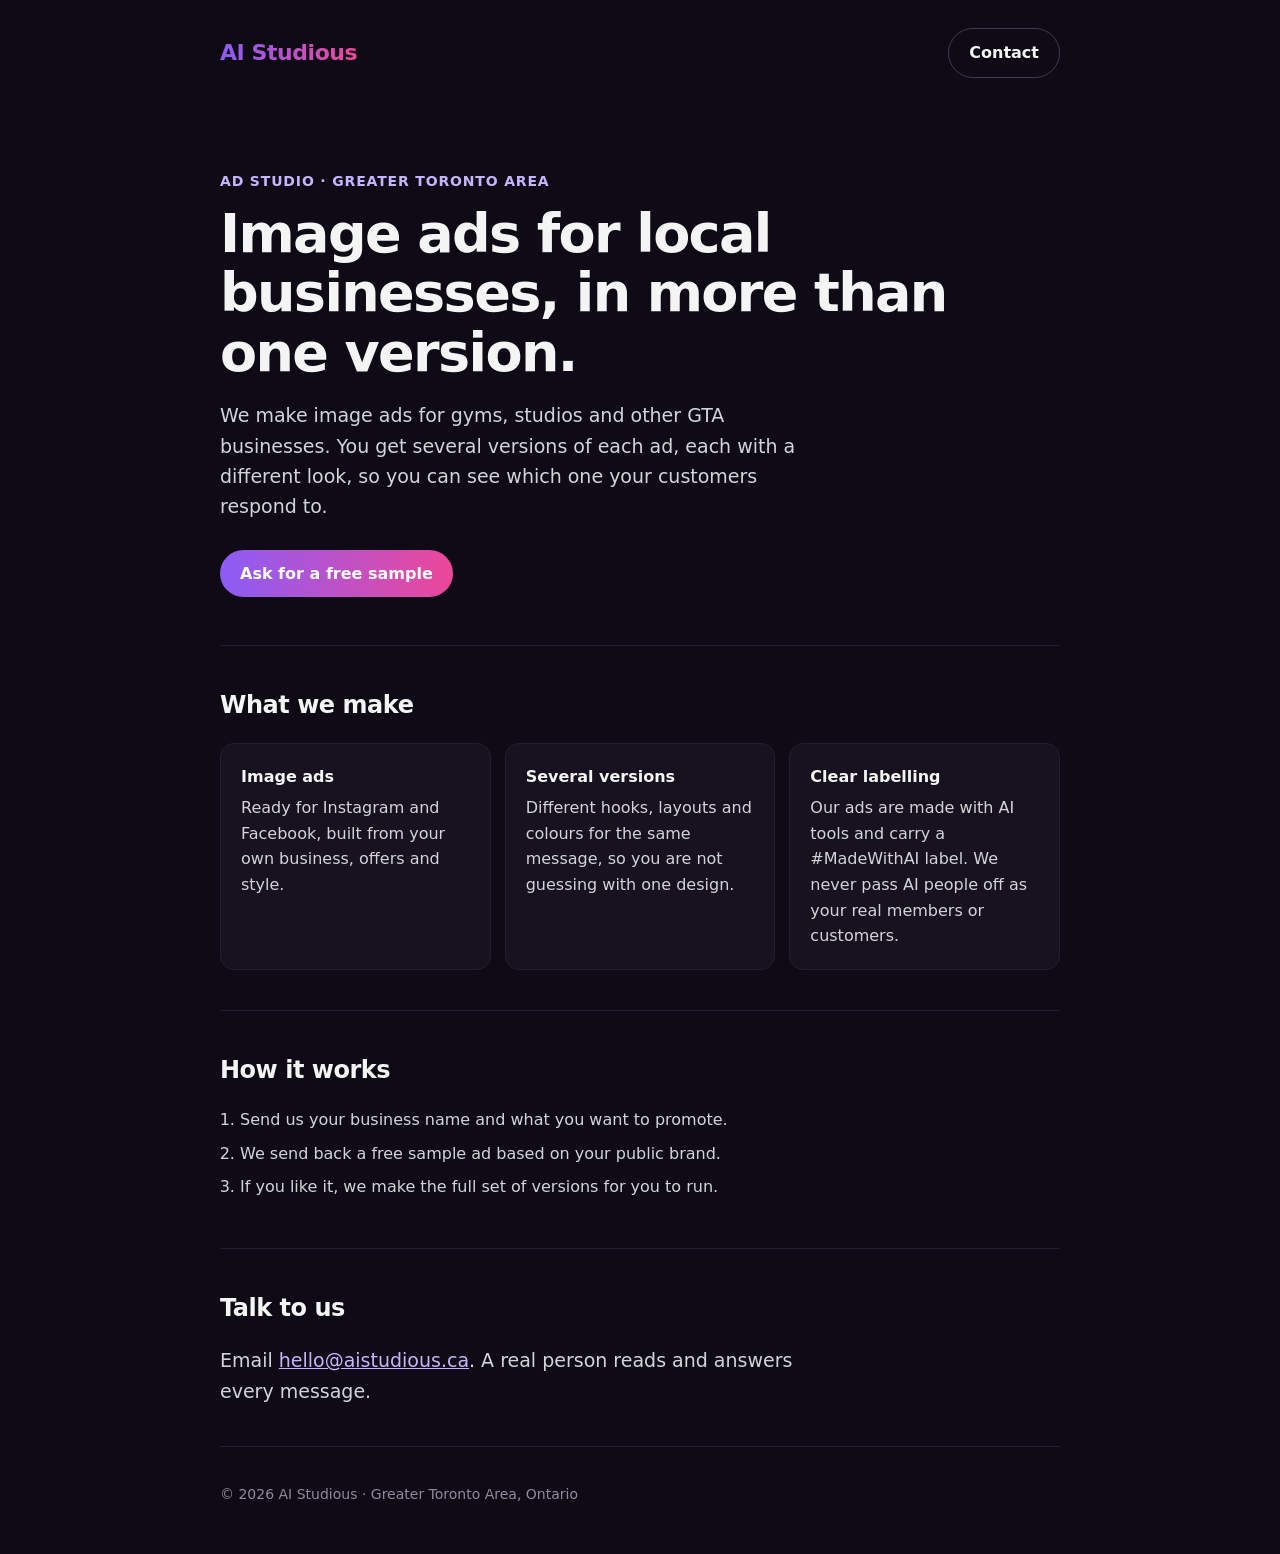
==== index.html @ 5008f818 "First version of aistudious.ca" ====
<!doctype html>
<html lang="en">
<head>
<meta charset="utf-8">
<meta name="viewport" content="width=device-width, initial-scale=1">
<title>AI Studious · Image ads for GTA businesses</title>
<meta name="description" content="AI Studious makes image ads for businesses in the Greater Toronto Area. Several versions of each ad, so you can keep the one that works.">
<style>
  :root { --bg:#0E0B16; --card:#17121F; --text:#F4F4F5; --muted:#D4D4D8; --soft:#C4B5FD; --a:#8B5CF6; --b:#EC4899; }
  * { box-sizing:border-box; margin:0; padding:0; }
  body { background:var(--bg); color:var(--text); font:16px/1.6 system-ui,-apple-system,"Segoe UI",Roboto,sans-serif; }
  .wrap { max-width:880px; margin:0 auto; padding:0 20px; }
  header { padding:28px 0; display:flex; justify-content:space-between; align-items:center; gap:12px; }
  .logo { font-weight:800; font-size:22px; letter-spacing:-.02em; background:linear-gradient(90deg,var(--a),var(--b)); -webkit-background-clip:text; background-clip:text; color:transparent; }
  .btn { display:inline-block; padding:11px 20px; border-radius:999px; background:linear-gradient(90deg,var(--a),var(--b)); color:#fff; font-weight:600; text-decoration:none; }
  .btn.ghost { background:none; border:1px solid #3F3A4A; color:var(--text); }
  .hero { padding:64px 0 48px; }
  .eyebrow { color:var(--soft); font-size:14px; font-weight:600; letter-spacing:.06em; text-transform:uppercase; }
  h1 { font-size:clamp(34px,6vw,54px); line-height:1.1; letter-spacing:-.03em; margin:12px 0 18px; }
  .lead { color:var(--muted); font-size:19px; max-width:620px; }
  .cta { margin-top:28px; display:flex; gap:12px; flex-wrap:wrap; }
  section { padding:40px 0; border-top:1px solid #241E2E; }
  h2 { font-size:24px; margin-bottom:18px; letter-spacing:-.02em; }
  .grid { display:grid; grid-template-columns:repeat(auto-fit,minmax(220px,1fr)); gap:14px; }
  .card { background:var(--card); border:1px solid #241E2E; border-radius:14px; padding:20px; }
  .card b { display:block; margin-bottom:6px; }
  .card p, li { color:var(--muted); }
  ol { padding-left:20px; } li { margin:8px 0; }
  footer { padding:36px 0 48px; color:#8E8A99; font-size:14px; border-top:1px solid #241E2E; }
  a { color:var(--soft); }
</style>
</head>
<body>
<div class="wrap">
  <header>
    <div class="logo">AI Studious</div>
    <a class="btn ghost" href="mailto:hello@aistudious.ca">Contact</a>
  </header>

  <div class="hero">
    <div class="eyebrow">Ad studio · Greater Toronto Area</div>
    <h1>Image ads for local businesses, in more than one version.</h1>
    <p class="lead">We make image ads for gyms, studios and other GTA businesses. You get several versions of each ad, each with a different look, so you can see which one your customers respond to.</p>
    <div class="cta">
      <a class="btn" href="mailto:hello@aistudious.ca?subject=Ads%20for%20my%20business">Ask for a free sample</a>
    </div>
  </div>

  <section>
    <h2>What we make</h2>
    <div class="grid">
      <div class="card"><b>Image ads</b><p>Ready for Instagram and Facebook, built from your own business, offers and style.</p></div>
      <div class="card"><b>Several versions</b><p>Different hooks, layouts and colours for the same message, so you are not guessing with one design.</p></div>
      <div class="card"><b>Clear labelling</b><p>Our ads are made with AI tools and carry a #MadeWithAI label. We never pass AI people off as your real members or customers.</p></div>
    </div>
  </section>

  <section>
    <h2>How it works</h2>
    <ol>
      <li>Send us your business name and what you want to promote.</li>
      <li>We send back a free sample ad based on your public brand.</li>
      <li>If you like it, we make the full set of versions for you to run.</li>
    </ol>
  </section>

  <section>
    <h2>Talk to us</h2>
    <p class="lead">Email <a href="mailto:hello@aistudious.ca">hello@aistudious.ca</a>. A real person reads and answers every message.</p>
  </section>

  <footer>© 2026 AI Studious · Greater Toronto Area, Ontario</footer>
</div>
</body>
</html>
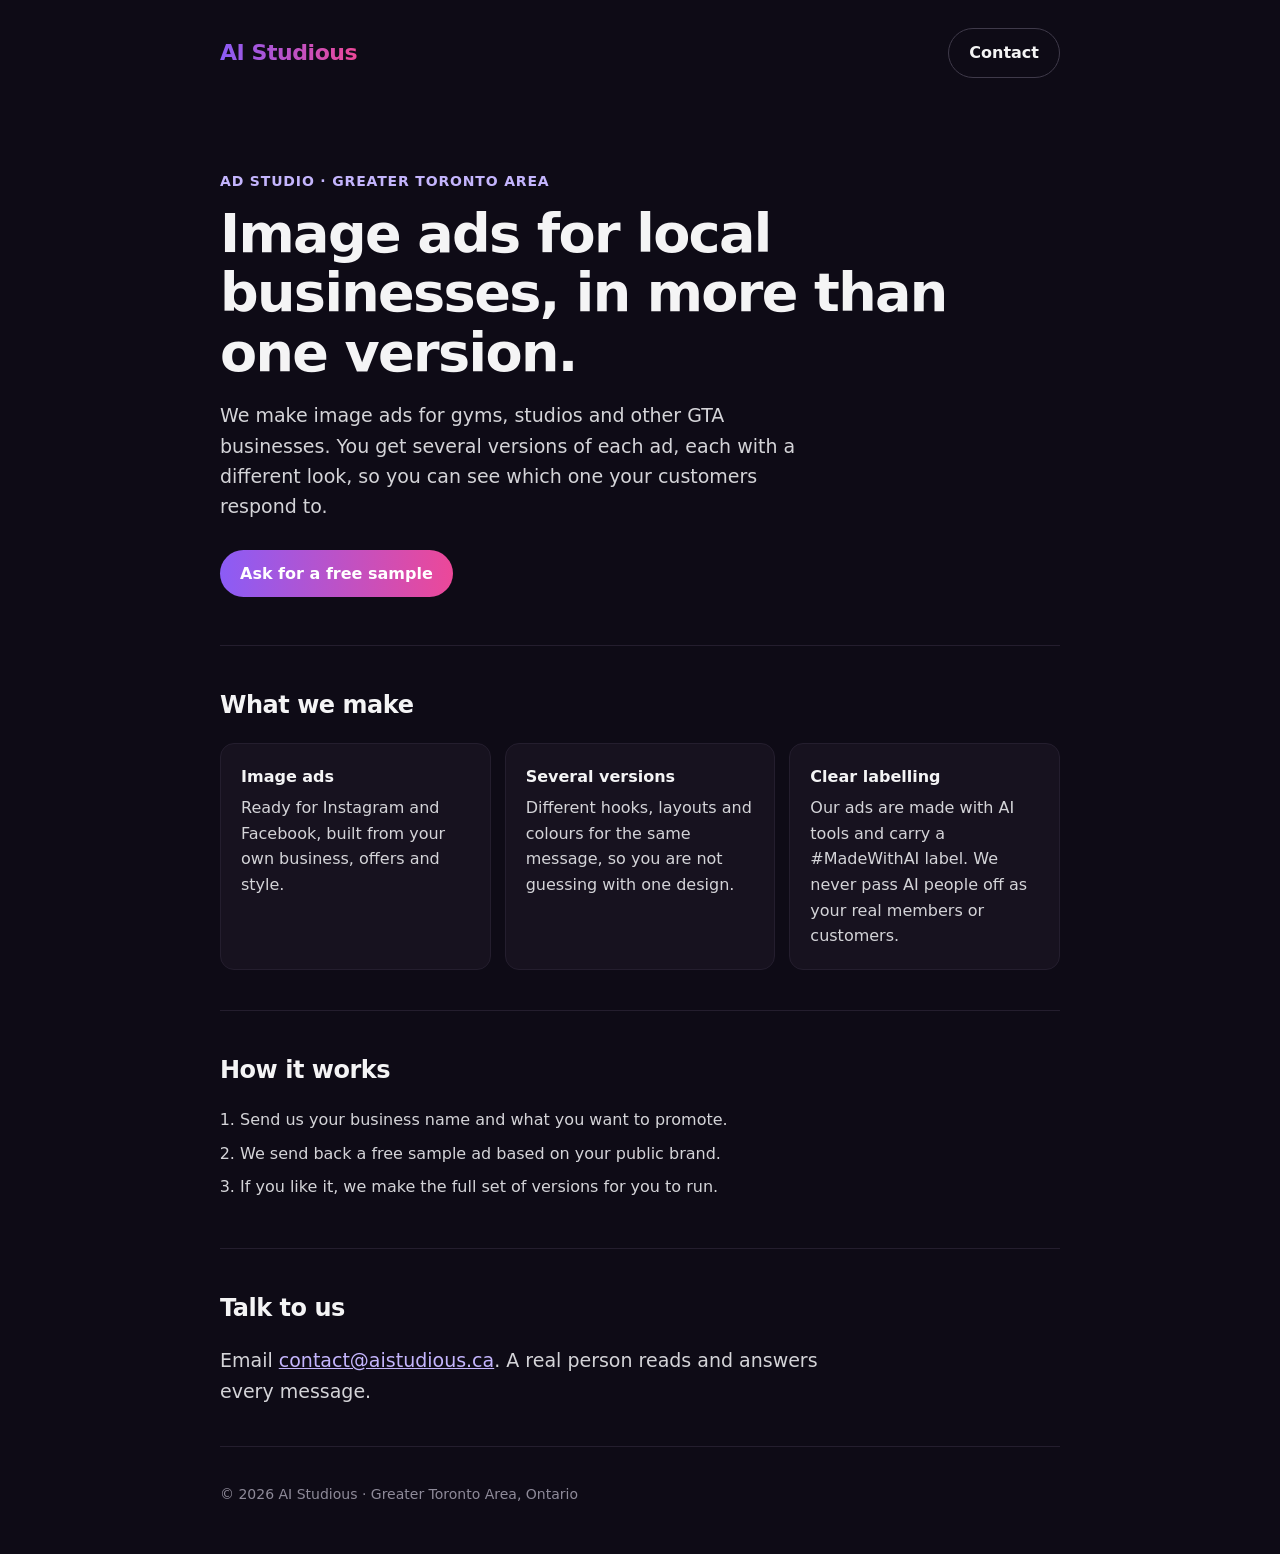
==== commit 753457c4: "Use contact@ email" ====
--- a/index.html
+++ b/index.html
@@ -34,7 +34,7 @@
 <div class="wrap">
   <header>
     <div class="logo">AI Studious</div>
-    <a class="btn ghost" href="mailto:hello@aistudious.ca">Contact</a>
+    <a class="btn ghost" href="mailto:contact@aistudious.ca">Contact</a>
   </header>
 
   <div class="hero">
@@ -42,7 +42,7 @@
     <h1>Image ads for local businesses, in more than one version.</h1>
     <p class="lead">We make image ads for gyms, studios and other GTA businesses. You get several versions of each ad, each with a different look, so you can see which one your customers respond to.</p>
     <div class="cta">
-      <a class="btn" href="mailto:hello@aistudious.ca?subject=Ads%20for%20my%20business">Ask for a free sample</a>
+      <a class="btn" href="mailto:contact@aistudious.ca?subject=Ads%20for%20my%20business">Ask for a free sample</a>
     </div>
   </div>
 
@@ -66,7 +66,7 @@
 
   <section>
     <h2>Talk to us</h2>
-    <p class="lead">Email <a href="mailto:hello@aistudious.ca">hello@aistudious.ca</a>. A real person reads and answers every message.</p>
+    <p class="lead">Email <a href="mailto:contact@aistudious.ca">contact@aistudious.ca</a>. A real person reads and answers every message.</p>
   </section>
 
   <footer>© 2026 AI Studious · Greater Toronto Area, Ontario</footer>
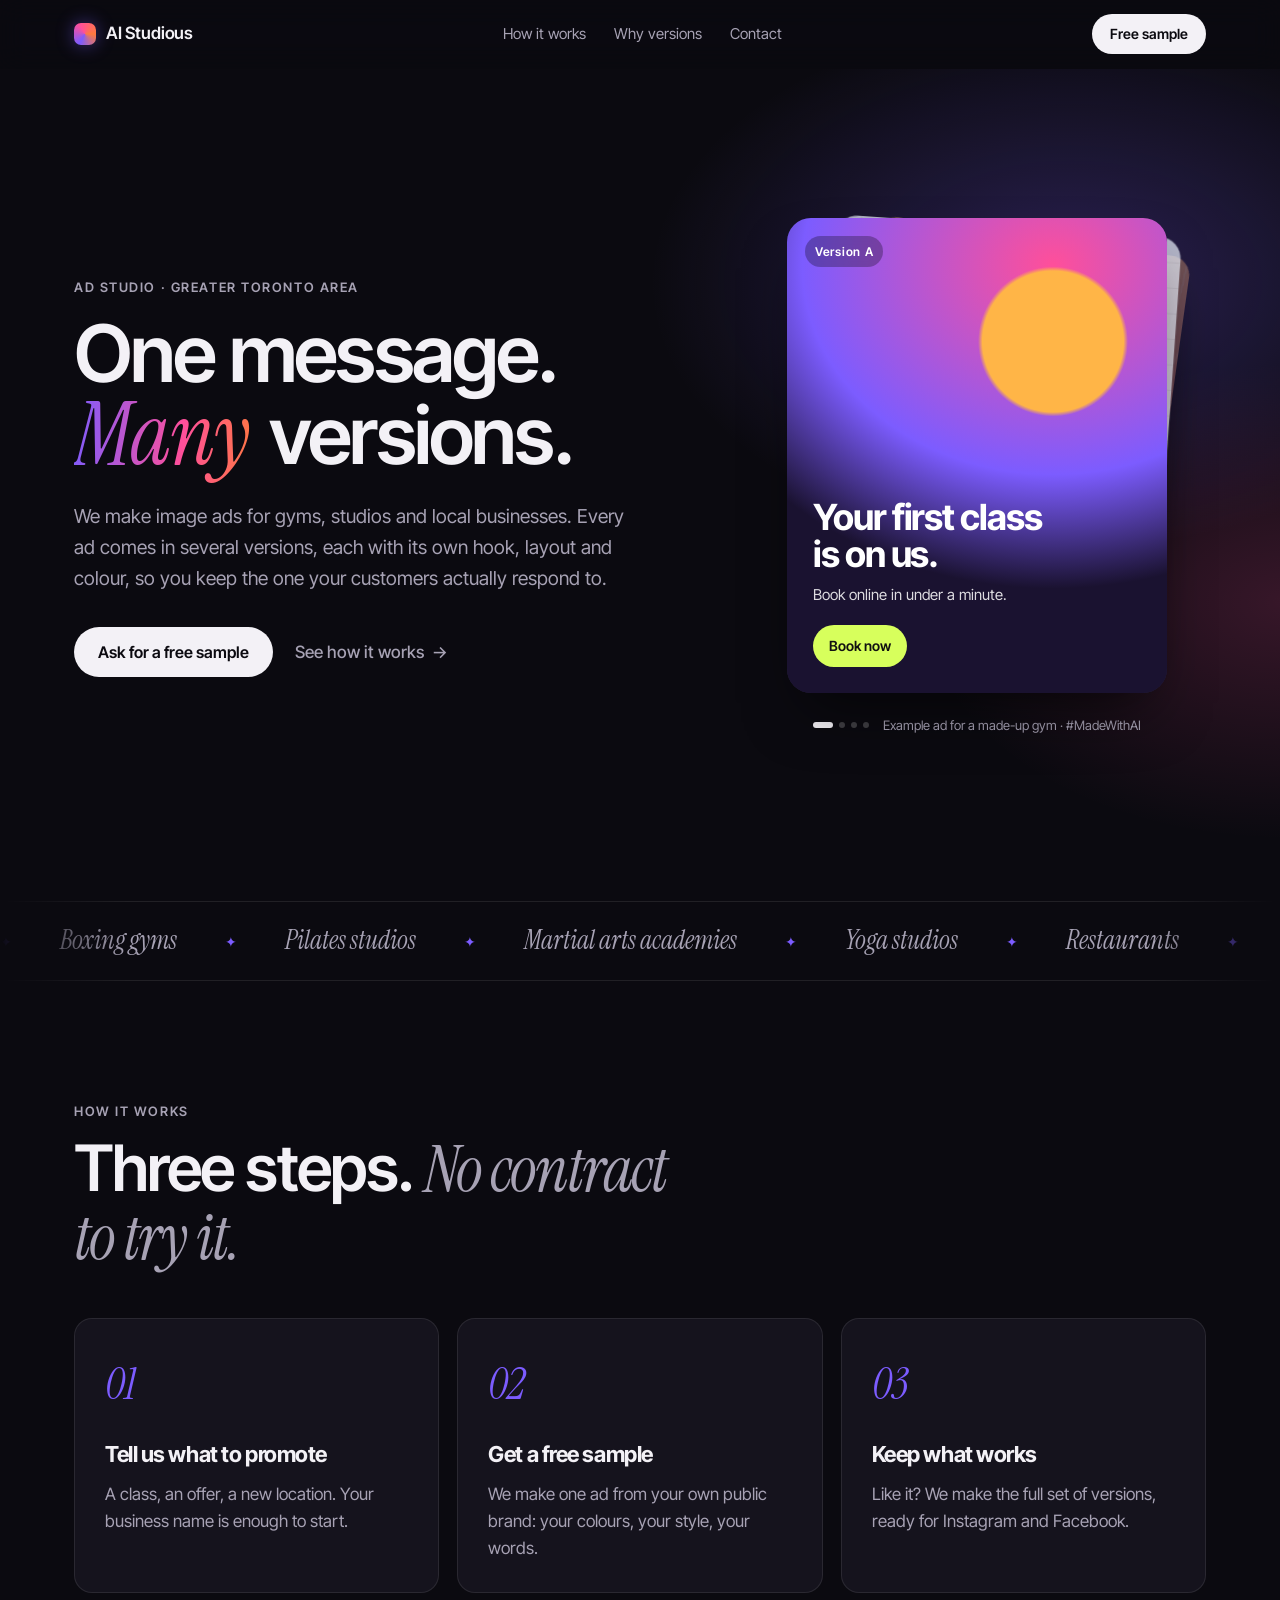
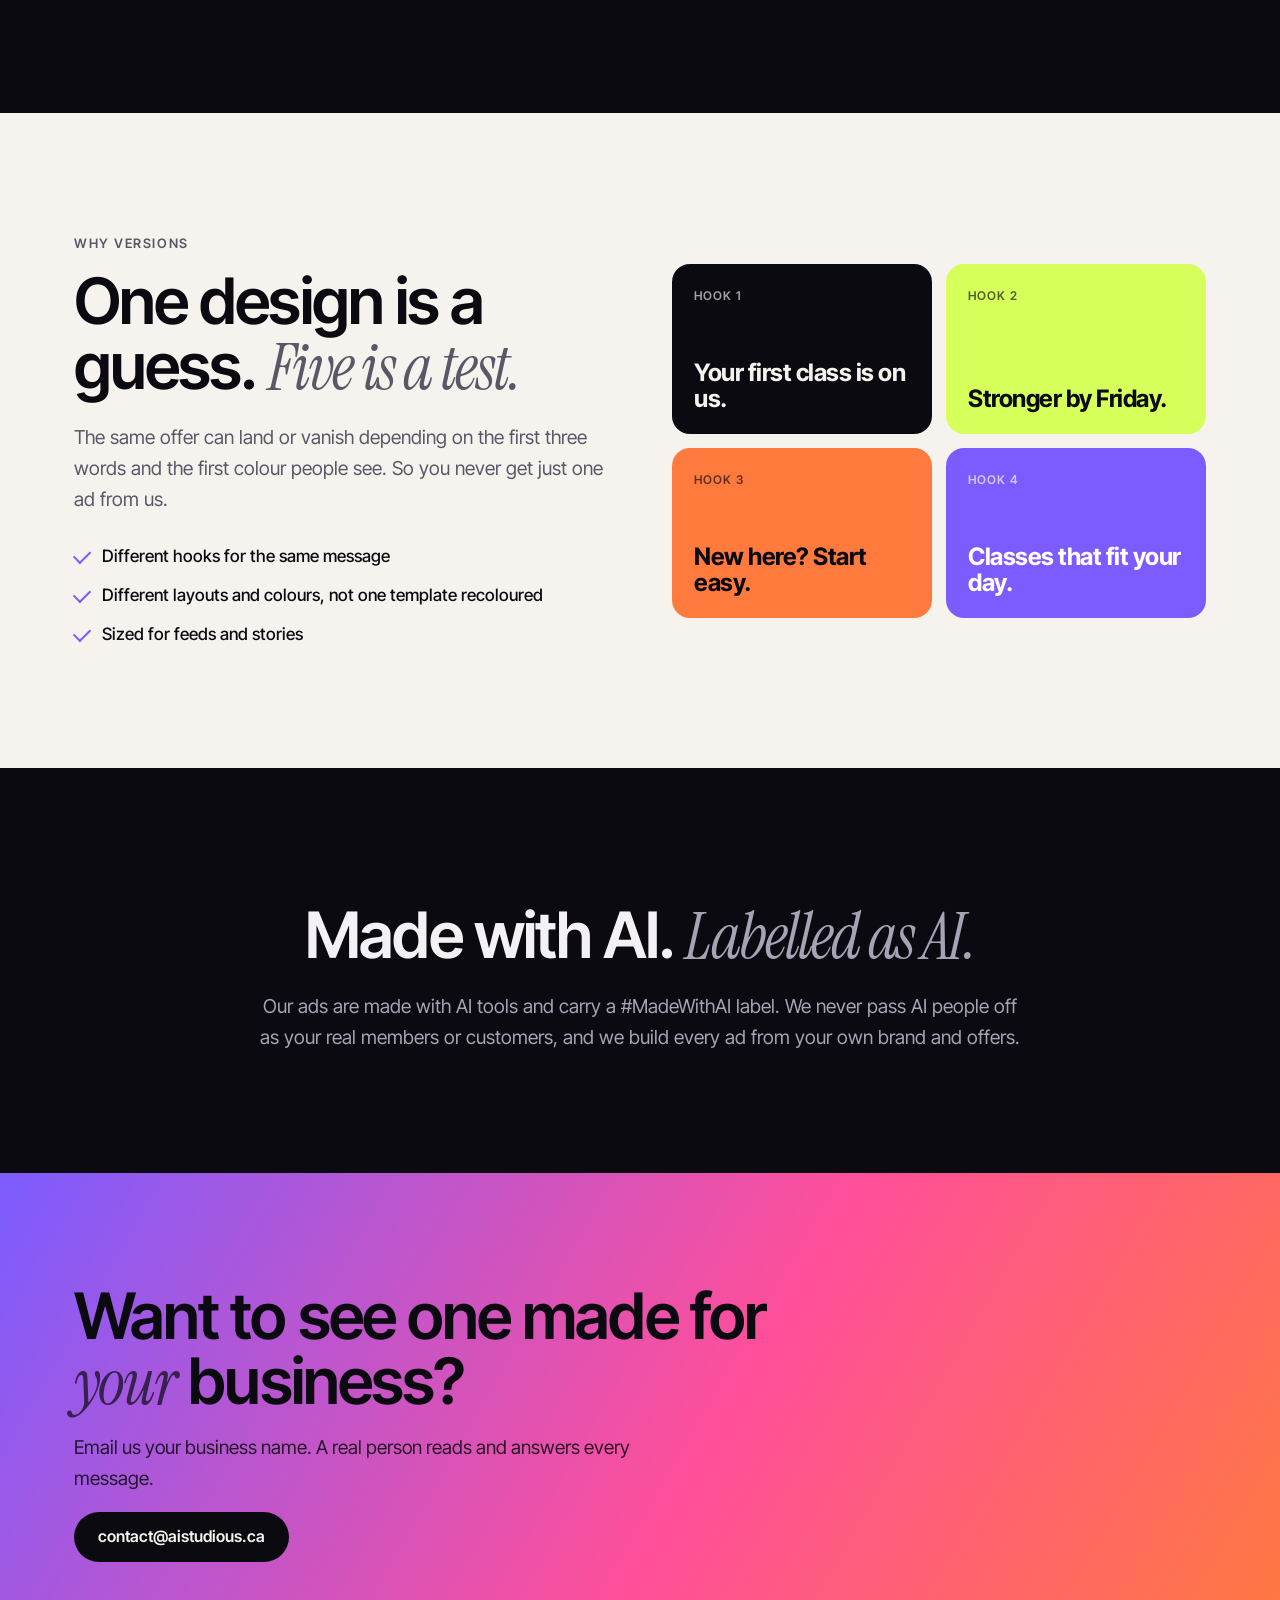
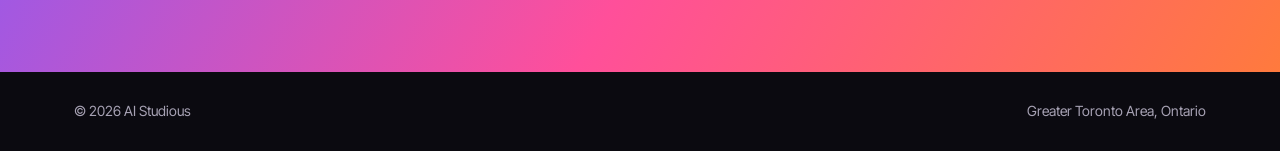
==== commit 09b23550: "New AI Studious site" ====
--- a/index.html
+++ b/index.html
@@ -1,75 +1,155 @@
 <!doctype html>
-<html lang="en">
+<html lang="en" data-type="service">
 <head>
 <meta charset="utf-8">
 <meta name="viewport" content="width=device-width, initial-scale=1">
-<title>AI Studious · Image ads for GTA businesses</title>
-<meta name="description" content="AI Studious makes image ads for businesses in the Greater Toronto Area. Several versions of each ad, so you can keep the one that works.">
-<style>
-  :root { --bg:#0E0B16; --card:#17121F; --text:#F4F4F5; --muted:#D4D4D8; --soft:#C4B5FD; --a:#8B5CF6; --b:#EC4899; }
-  * { box-sizing:border-box; margin:0; padding:0; }
-  body { background:var(--bg); color:var(--text); font:16px/1.6 system-ui,-apple-system,"Segoe UI",Roboto,sans-serif; }
-  .wrap { max-width:880px; margin:0 auto; padding:0 20px; }
-  header { padding:28px 0; display:flex; justify-content:space-between; align-items:center; gap:12px; }
-  .logo { font-weight:800; font-size:22px; letter-spacing:-.02em; background:linear-gradient(90deg,var(--a),var(--b)); -webkit-background-clip:text; background-clip:text; color:transparent; }
-  .btn { display:inline-block; padding:11px 20px; border-radius:999px; background:linear-gradient(90deg,var(--a),var(--b)); color:#fff; font-weight:600; text-decoration:none; }
-  .btn.ghost { background:none; border:1px solid #3F3A4A; color:var(--text); }
-  .hero { padding:64px 0 48px; }
-  .eyebrow { color:var(--soft); font-size:14px; font-weight:600; letter-spacing:.06em; text-transform:uppercase; }
-  h1 { font-size:clamp(34px,6vw,54px); line-height:1.1; letter-spacing:-.03em; margin:12px 0 18px; }
-  .lead { color:var(--muted); font-size:19px; max-width:620px; }
-  .cta { margin-top:28px; display:flex; gap:12px; flex-wrap:wrap; }
-  section { padding:40px 0; border-top:1px solid #241E2E; }
-  h2 { font-size:24px; margin-bottom:18px; letter-spacing:-.02em; }
-  .grid { display:grid; grid-template-columns:repeat(auto-fit,minmax(220px,1fr)); gap:14px; }
-  .card { background:var(--card); border:1px solid #241E2E; border-radius:14px; padding:20px; }
-  .card b { display:block; margin-bottom:6px; }
-  .card p, li { color:var(--muted); }
-  ol { padding-left:20px; } li { margin:8px 0; }
-  footer { padding:36px 0 48px; color:#8E8A99; font-size:14px; border-top:1px solid #241E2E; }
-  a { color:var(--soft); }
-</style>
+<title>AI Studious · Image ads for GTA businesses, in more than one version</title>
+<meta name="description" content="AI Studious makes image ads for gyms, studios and local businesses in the Greater Toronto Area. Several versions of every ad, so you keep the one your customers respond to.">
+<meta name="theme-color" content="#0B0A10">
+<link rel="preconnect" href="https://fonts.googleapis.com">
+<link rel="preconnect" href="https://fonts.gstatic.com" crossorigin>
+<link href="https://fonts.googleapis.com/css2?family=Instrument+Serif:ital@0;1&family=Inter+Tight:wght@400;500;600;700&display=swap" rel="stylesheet">
+<link rel="stylesheet" href="styles.css">
 </head>
 <body>
-<div class="wrap">
-  <header>
-    <div class="logo">AI Studious</div>
-    <a class="btn ghost" href="mailto:contact@aistudious.ca">Contact</a>
-  </header>
+<header class="nav" id="top">
+  <div class="wrap nav-row">
+    <a class="brand" href="#top" aria-label="AI Studious home"><span class="brand-mark" aria-hidden="true"></span>AI Studious</a>
+    <nav class="nav-links" aria-label="Main">
+      <a href="#how">How it works</a>
+      <a href="#versions">Why versions</a>
+      <a href="#contact">Contact</a>
+    </nav>
+    <a class="btn btn-small" href="mailto:contact@aistudious.ca?subject=Free%20sample%20ad">Free sample</a>
+  </div>
+</header>
 
-  <div class="hero">
-    <div class="eyebrow">Ad studio · Greater Toronto Area</div>
-    <h1>Image ads for local businesses, in more than one version.</h1>
-    <p class="lead">We make image ads for gyms, studios and other GTA businesses. You get several versions of each ad, each with a different look, so you can see which one your customers respond to.</p>
-    <div class="cta">
-      <a class="btn" href="mailto:contact@aistudious.ca?subject=Ads%20for%20my%20business">Ask for a free sample</a>
+<main>
+  <section class="hero">
+    <div class="wrap hero-grid">
+      <div class="hero-copy">
+        <p class="eyebrow reveal">Ad studio · Greater Toronto Area</p>
+        <h1 class="reveal" style="--d:80ms">One message.<br><em>Many</em> versions.</h1>
+        <p class="lead reveal" style="--d:160ms">We make image ads for gyms, studios and local businesses. Every ad comes in several versions, each with its own hook, layout and colour, so you keep the one your customers actually respond to.</p>
+        <div class="cta-row reveal" style="--d:240ms">
+          <a class="btn" href="mailto:contact@aistudious.ca?subject=Free%20sample%20ad">Ask for a free sample</a>
+          <a class="link-arrow" href="#how">See how it works <span aria-hidden="true">&rarr;</span></a>
+        </div>
+      </div>
+
+      <div class="deck-wrap reveal" style="--d:200ms" aria-label="Example: four versions of one ad">
+        <div class="deck" id="deck">
+          <article class="ad ad-a">
+            <span class="ad-tag">Version A</span>
+            <div class="ad-art art-sun" aria-hidden="true"></div>
+            <h3>Your first class<br>is on us.</h3>
+            <p>Book online in under a minute.</p>
+            <span class="ad-btn">Book now</span>
+          </article>
+          <article class="ad ad-b">
+            <span class="ad-tag">Version B</span>
+            <div class="ad-art art-grid" aria-hidden="true"></div>
+            <h3>Stronger by Friday.</h3>
+            <p>Small groups. Real coaches.</p>
+            <span class="ad-btn">Try a class</span>
+          </article>
+          <article class="ad ad-c">
+            <span class="ad-tag">Version C</span>
+            <div class="ad-art art-wave" aria-hidden="true"></div>
+            <h3>New here?<br><em>Start easy.</em></h3>
+            <p>Beginner sessions every week.</p>
+            <span class="ad-btn">See times</span>
+          </article>
+          <article class="ad ad-d">
+            <span class="ad-tag">Version D</span>
+            <div class="ad-art art-ring" aria-hidden="true"></div>
+            <h3>6 a.m. or 9 p.m.<br>We're open.</h3>
+            <p>Classes that fit your day.</p>
+            <span class="ad-btn">Pick a time</span>
+          </article>
+        </div>
+        <div class="deck-meta">
+          <span class="dot-row" id="dots" aria-hidden="true"><i></i><i></i><i></i><i></i></span>
+          <span class="deck-note">Example ad for a made-up gym · #MadeWithAI</span>
+        </div>
+      </div>
+    </div>
+  </section>
+
+  <div class="marquee" aria-hidden="true">
+    <div class="marquee-track">
+      <span>Boxing gyms</span><span>Pilates studios</span><span>Martial arts academies</span><span>Yoga studios</span><span>Restaurants</span><span>Bookshops</span><span>Jewellers</span><span>Personal trainers</span>
+      <span>Boxing gyms</span><span>Pilates studios</span><span>Martial arts academies</span><span>Yoga studios</span><span>Restaurants</span><span>Bookshops</span><span>Jewellers</span><span>Personal trainers</span>
     </div>
   </div>
 
-  <section>
-    <h2>What we make</h2>
-    <div class="grid">
-      <div class="card"><b>Image ads</b><p>Ready for Instagram and Facebook, built from your own business, offers and style.</p></div>
-      <div class="card"><b>Several versions</b><p>Different hooks, layouts and colours for the same message, so you are not guessing with one design.</p></div>
-      <div class="card"><b>Clear labelling</b><p>Our ads are made with AI tools and carry a #MadeWithAI label. We never pass AI people off as your real members or customers.</p></div>
+  <section class="section" id="how">
+    <div class="wrap">
+      <p class="eyebrow reveal">How it works</p>
+      <h2 class="reveal" style="--d:60ms">Three steps. <em>No contract to try it.</em></h2>
+      <ol class="steps">
+        <li class="step reveal" style="--d:0ms">
+          <span class="step-n">01</span>
+          <h3>Tell us what to promote</h3>
+          <p>A class, an offer, a new location. Your business name is enough to start.</p>
+        </li>
+        <li class="step reveal" style="--d:100ms">
+          <span class="step-n">02</span>
+          <h3>Get a free sample</h3>
+          <p>We make one ad from your own public brand: your colours, your style, your words.</p>
+        </li>
+        <li class="step reveal" style="--d:200ms">
+          <span class="step-n">03</span>
+          <h3>Keep what works</h3>
+          <p>Like it? We make the full set of versions, ready for Instagram and Facebook.</p>
+        </li>
+      </ol>
     </div>
   </section>
 
-  <section>
-    <h2>How it works</h2>
-    <ol>
-      <li>Send us your business name and what you want to promote.</li>
-      <li>We send back a free sample ad based on your public brand.</li>
-      <li>If you like it, we make the full set of versions for you to run.</li>
-    </ol>
+  <section class="section section-alt" id="versions">
+    <div class="wrap split">
+      <div>
+        <p class="eyebrow reveal">Why versions</p>
+        <h2 class="reveal" style="--d:60ms">One design is a guess. <em>Five is a test.</em></h2>
+        <p class="lead reveal" style="--d:120ms">The same offer can land or vanish depending on the first three words and the first colour people see. So you never get just one ad from us.</p>
+        <ul class="checks reveal" style="--d:180ms">
+          <li>Different hooks for the same message</li>
+          <li>Different layouts and colours, not one template recoloured</li>
+          <li>Sized for feeds and stories</li>
+        </ul>
+      </div>
+      <div class="variants reveal" style="--d:120ms" aria-label="Example hooks for one offer">
+        <div class="variant v1"><span>Hook 1</span><strong>Your first class is on us.</strong></div>
+        <div class="variant v2"><span>Hook 2</span><strong>Stronger by Friday.</strong></div>
+        <div class="variant v3"><span>Hook 3</span><strong>New here? Start easy.</strong></div>
+        <div class="variant v4"><span>Hook 4</span><strong>Classes that fit your day.</strong></div>
+      </div>
+    </div>
   </section>
 
-  <section>
-    <h2>Talk to us</h2>
-    <p class="lead">Email <a href="mailto:contact@aistudious.ca">contact@aistudious.ca</a>. A real person reads and answers every message.</p>
+  <section class="section" id="honest">
+    <div class="wrap honest reveal">
+      <h2>Made with AI. <em>Labelled as AI.</em></h2>
+      <p>Our ads are made with AI tools and carry a #MadeWithAI label. We never pass AI people off as your real members or customers, and we build every ad from your own brand and offers.</p>
+    </div>
   </section>
 
-  <footer>© 2026 AI Studious · Greater Toronto Area, Ontario</footer>
-</div>
+  <section class="cta-band" id="contact">
+    <div class="wrap cta-inner reveal">
+      <h2>Want to see one made for <em>your</em> business?</h2>
+      <p>Email us your business name. A real person reads and answers every message.</p>
+      <a class="btn btn-light" href="mailto:contact@aistudious.ca?subject=Free%20sample%20ad">contact@aistudious.ca</a>
+    </div>
+  </section>
+</main>
+
+<footer class="footer">
+  <div class="wrap foot-row">
+    <span>&copy; 2026 AI Studious</span>
+    <span>Greater Toronto Area, Ontario</span>
+  </div>
+</footer>
+<script src="main.js" defer></script>
 </body>
 </html>
--- a/styles.css
+++ b/styles.css
@@ -0,0 +1,142 @@
+:root{
+  --ink:#0B0A10; --ink-2:#15131D; --paper:#F6F3EE; --paper-2:#EDE8E0;
+  --text:#F3F1F6; --muted:#A7A2B4; --muted-ink:#5C5766; --line:rgba(255,255,255,.09);
+  --violet:#7C5CFF; --pink:#FF4F9A; --lime:#D7FF5C; --orange:#FF7A3D;
+  --serif:"Instrument Serif",Georgia,serif; --sans:"Inter Tight",system-ui,-apple-system,"Segoe UI",sans-serif;
+  --ease-out:cubic-bezier(.23,1,.32,1); --ease-in-out:cubic-bezier(.77,0,.175,1);
+  --r:18px;
+}
+*{box-sizing:border-box;margin:0;padding:0}
+html{scroll-behavior:smooth;overflow-x:clip}
+body{background:var(--ink);color:var(--text);font:17px/1.6 var(--sans);-webkit-font-smoothing:antialiased;overflow-x:clip}
+a{color:inherit;text-decoration:none}
+em{font-family:var(--serif);font-style:italic;font-weight:400}
+.wrap{max-width:1180px;margin:0 auto;padding:0 24px}
+
+/* nav */
+.nav{position:sticky;top:0;z-index:20;background:rgba(11,10,16,.72);backdrop-filter:saturate(1.4) blur(14px);-webkit-backdrop-filter:saturate(1.4) blur(14px);border-bottom:1px solid transparent;transition:border-color .3s ease}
+.nav.scrolled{border-bottom-color:var(--line)}
+.nav-row{display:flex;align-items:center;justify-content:space-between;gap:16px;height:68px}
+.brand{display:flex;align-items:center;gap:10px;font-weight:600;letter-spacing:-.01em}
+.brand-mark{width:22px;height:22px;border-radius:7px;background:conic-gradient(from 210deg,var(--violet),var(--pink),var(--orange),var(--violet));box-shadow:0 0 18px rgba(124,92,255,.45)}
+.nav-links{display:flex;gap:28px;font-size:15px;color:var(--muted)}
+.nav-links a{position:relative;transition:color .2s ease}
+.nav-links a::after{content:"";position:absolute;left:0;right:0;bottom:-4px;height:1px;background:currentColor;transform:scaleX(0);transform-origin:right;transition:transform .35s var(--ease-out)}
+.nav-links a:hover{color:var(--text)}
+.nav-links a:hover::after{transform:scaleX(1);transform-origin:left}
+
+/* buttons */
+.btn{display:inline-flex;align-items:center;justify-content:center;height:50px;padding:0 24px;border-radius:999px;background:var(--text);color:var(--ink);font-weight:600;font-size:16px;transition:transform .16s var(--ease-out),box-shadow .3s var(--ease-out),background .2s ease;box-shadow:0 0 0 0 rgba(124,92,255,0)}
+.btn:hover{transform:translateY(-2px);box-shadow:0 10px 30px -8px rgba(124,92,255,.55)}
+.btn:active{transform:scale(.97)}
+.btn-small{height:40px;padding:0 18px;font-size:14px}
+.btn-light{background:var(--ink);color:var(--paper)}
+.link-arrow{display:inline-flex;gap:8px;align-items:center;color:var(--muted);font-weight:500;transition:color .2s ease}
+.link-arrow span{transition:transform .3s var(--ease-out)}
+.link-arrow:hover{color:var(--text)}
+.link-arrow:hover span{transform:translateX(4px)}
+
+/* hero */
+.hero{position:relative;overflow:clip;padding:72px 0 88px;min-height:calc(100svh - 68px);display:flex;align-items:center;isolation:isolate}
+.hero::before{content:"";position:absolute;inset:-20% -10% auto;height:120%;z-index:-1;background:radial-gradient(600px 380px at 78% 38%,rgba(124,92,255,.28),transparent 70%),radial-gradient(520px 340px at 92% 70%,rgba(255,79,154,.18),transparent 70%);pointer-events:none}
+.hero-grid{display:grid;grid-template-columns:1.15fr .85fr;gap:56px;align-items:center;width:100%}
+.eyebrow{color:var(--muted);font-size:13px;font-weight:600;letter-spacing:.12em;text-transform:uppercase}
+h1{font-size:clamp(44px,6.2vw,84px);line-height:.98;letter-spacing:-.035em;font-weight:600;margin:18px 0 24px}
+h1 em{font-size:1.08em;letter-spacing:-.01em;background:linear-gradient(95deg,var(--violet),var(--pink) 60%,var(--orange));-webkit-background-clip:text;background-clip:text;color:transparent;padding-right:.06em}
+.lead{color:var(--muted);font-size:clamp(17px,1.5vw,20px);max-width:560px}
+.cta-row{display:flex;flex-wrap:wrap;gap:22px;align-items:center;margin-top:34px}
+
+/* deck */
+.deck-wrap{display:flex;flex-direction:column;align-items:center;gap:22px}
+.deck{position:relative;width:min(380px,82vw);aspect-ratio:4/5;perspective:1400px}
+.ad{position:absolute;inset:0;border-radius:24px;padding:26px;display:flex;flex-direction:column;justify-content:flex-end;overflow:hidden;color:#fff;box-shadow:0 30px 60px -20px rgba(0,0,0,.6),0 0 0 1px rgba(255,255,255,.06) inset;transition:transform .9s var(--ease-out),opacity .9s var(--ease-out),filter .9s var(--ease-out);will-change:transform,opacity}
+.ad h3{font-size:clamp(28px,3vw,36px);line-height:1.02;letter-spacing:-.03em;font-weight:700;position:relative}
+.ad p{position:relative;margin-top:10px;font-size:15px;opacity:.85}
+.ad-btn{position:relative;align-self:flex-start;margin-top:18px;padding:10px 16px;border-radius:999px;font-size:14px;font-weight:600}
+.ad-tag{position:absolute;z-index:2;top:18px;left:18px;font-size:12px;font-weight:600;letter-spacing:.06em;padding:6px 10px;border-radius:999px;background:rgba(0,0,0,.28);backdrop-filter:blur(6px)}
+.ad-art{position:absolute;inset:0}
+.ad-a{background:#1A1230}.ad-a .ad-btn{background:var(--lime);color:#111}
+.art-sun{background:radial-gradient(circle at 70% 26%,#FFB547 0 16%,transparent 17%),radial-gradient(120% 80% at 70% 10%,#FF4F9A 0,#7C5CFF 55%,#1A1230 85%)}
+.ad-b{background:#E9F0FF;color:#0D0B14}.ad-b .ad-btn{background:#0D0B14;color:#fff}.ad-b .ad-tag{background:rgba(13,11,20,.08);color:#0D0B14}
+.art-grid{background:linear-gradient(transparent 0 calc(100% - 1px),rgba(13,11,20,.08) 0) 0 0/28px 28px,linear-gradient(90deg,transparent 0 calc(100% - 1px),rgba(13,11,20,.08) 0) 0 0/28px 28px,radial-gradient(70% 55% at 50% 30%,#B9CCFF,transparent 70%)}
+.art-grid::after{content:"";position:absolute;width:46%;aspect-ratio:1;left:27%;top:12%;border-radius:50%;background:conic-gradient(#0D0B14 0 25%,#7C5CFF 0 50%,#0D0B14 0 75%,#FF4F9A 0);animation:spin 14s linear infinite;opacity:.9}
+.ad-c{background:#FF7A3D}.ad-c .ad-btn{background:#fff;color:#111}.ad-c em{color:#1A1230}
+.art-wave{background:repeating-radial-gradient(circle at 0 0,rgba(255,255,255,.18) 0 2px,transparent 2px 22px),linear-gradient(160deg,#FFB547,#FF4F9A)}
+.ad-d{background:#0E1A12}.ad-d .ad-btn{background:var(--lime);color:#0E1A12}
+.art-ring{background:radial-gradient(circle at 72% 30%,transparent 0 22%,var(--lime) 22.4% 23.6%,transparent 24%),radial-gradient(circle at 72% 30%,transparent 0 33%,rgba(215,255,92,.35) 33.4% 34%,transparent 34.4%),radial-gradient(90% 60% at 80% 10%,#1F4A2B,#0E1A12 70%)}
+/* stack positions, set by JS via data-pos */
+.ad[data-pos="0"]{transform:translate3d(0,0,0) rotate(0) scale(1);opacity:1;z-index:4}
+.ad[data-pos="1"]{transform:translate3d(18px,-14px,-60px) rotate(4deg) scale(.95);opacity:.72;z-index:3;filter:saturate(.85)}
+.ad[data-pos="2"]{transform:translate3d(34px,-26px,-120px) rotate(8deg) scale(.9);opacity:.4;z-index:2;filter:saturate(.7)}
+.ad[data-pos="3"]{transform:translate3d(46px,-36px,-180px) rotate(11deg) scale(.86);opacity:0;z-index:1}
+.ad.leaving{transform:translate3d(-60%,8%,0) rotate(-14deg) scale(.96)!important;opacity:0!important;z-index:5!important;transition-timing-function:var(--ease-in-out)}
+.deck-meta{display:flex;align-items:center;gap:14px;color:var(--muted);font-size:13px}
+.dot-row{display:flex;gap:6px}
+.dot-row i{width:6px;height:6px;border-radius:50%;background:rgba(255,255,255,.22);transition:width .4s var(--ease-out),background .4s ease}
+.dot-row i.on{width:20px;border-radius:6px;background:var(--text)}
+
+/* marquee */
+.marquee{border-block:1px solid var(--line);overflow:hidden;padding:18px 0;mask-image:linear-gradient(90deg,transparent,#000 10%,#000 90%,transparent)}
+.marquee-track{display:flex;gap:48px;width:max-content;animation:marquee 38s linear infinite;color:var(--muted);font-family:var(--serif);font-size:26px;font-style:italic}
+.marquee-track span::before{content:"✦";font-style:normal;font-size:14px;margin-right:48px;color:var(--violet);vertical-align:middle}
+
+/* sections */
+.section{padding:120px 0}
+.section h2,.cta-band h2,.honest h2{font-size:clamp(36px,5vw,64px);line-height:1.02;letter-spacing:-.03em;font-weight:600;margin:14px 0 22px;max-width:16ch}
+.section h2 em,.honest h2 em,.cta-band h2 em{color:var(--muted)}
+.steps{list-style:none;display:grid;grid-template-columns:repeat(3,1fr);gap:18px;margin-top:48px}
+.step{background:var(--ink-2);border:1px solid var(--line);border-radius:var(--r);padding:30px;transition:transform .35s var(--ease-out),border-color .3s ease}
+.step:hover{transform:translateY(-2px);border-color:rgba(124,92,255,.45)}
+.step-n{font-family:var(--serif);font-size:44px;font-style:italic;color:var(--violet)}
+.step h3{font-size:22px;letter-spacing:-.02em;margin:18px 0 8px}
+.step p{color:var(--muted)}
+.section-alt{overflow:clip;background:var(--paper);color:var(--ink)}
+.section-alt .eyebrow,.section-alt .lead{color:var(--muted-ink)}
+.section-alt h2 em{color:var(--muted-ink)}
+.split{display:grid;grid-template-columns:1fr 1fr;gap:64px;align-items:center}
+.checks{list-style:none;margin-top:28px;display:grid;gap:12px}
+.checks li{display:flex;gap:12px;align-items:flex-start;font-weight:500}
+.checks li::before{content:"";flex:none;margin-top:7px;width:14px;height:8px;border-left:2px solid var(--violet);border-bottom:2px solid var(--violet);transform:rotate(-45deg)}
+.variants{display:grid;grid-template-columns:1fr 1fr;gap:14px}
+.variant{border-radius:var(--r);padding:22px;min-height:170px;display:flex;flex-direction:column;justify-content:space-between;transition:transform .35s var(--ease-out),box-shadow .35s var(--ease-out)}
+.variant:hover{transform:translateY(-3px);box-shadow:0 18px 40px -18px rgba(11,10,16,.35)}
+.variant span{font-size:12px;font-weight:600;letter-spacing:.08em;text-transform:uppercase;opacity:.65}
+.variant strong{font-size:24px;line-height:1.08;letter-spacing:-.02em}
+.v1{background:var(--ink);color:var(--paper)}
+.v2{background:var(--lime);color:var(--ink)}
+.v3{background:var(--orange);color:var(--ink)}
+.v4{background:var(--violet);color:#fff}
+.honest{text-align:center;max-width:820px}
+.honest h2{margin-inline:auto;max-width:none}
+.honest p{color:var(--muted);font-size:clamp(17px,1.5vw,20px)}
+.cta-band{background:linear-gradient(120deg,var(--violet),var(--pink) 55%,var(--orange));color:var(--ink);padding:110px 0}
+.cta-inner{display:flex;flex-direction:column;align-items:flex-start;gap:18px}
+.cta-band h2{max-width:18ch;margin:0}
+.cta-band h2 em{color:rgba(11,10,16,.7)}
+.cta-band p{font-size:19px;opacity:.85;max-width:560px}
+.footer{padding:28px 0;color:var(--muted);font-size:14px}
+.foot-row{display:flex;justify-content:space-between;gap:16px;flex-wrap:wrap}
+
+/* reveal */
+.reveal{opacity:0;transform:translateY(18px);transition:opacity .8s var(--ease-out) var(--d,0ms),transform .8s var(--ease-out) var(--d,0ms)}
+.reveal.in{opacity:1;transform:none}
+
+@keyframes marquee{to{transform:translateX(-50%)}}
+@keyframes spin{to{transform:rotate(1turn)}}
+
+@media (max-width:900px){
+  .hero{min-height:auto;padding:48px 0 72px}
+  .hero-grid,.split{grid-template-columns:1fr;gap:48px}
+  .steps{grid-template-columns:1fr}
+  .nav-links{display:none}
+  .deck{width:min(320px,74vw)}
+  .section{padding:84px 0}
+}
+@media (max-width:420px){
+  .variants{grid-template-columns:1fr}
+  .wrap{padding:0 16px}
+}
+@media (prefers-reduced-motion:reduce){
+  *,*::before,*::after{animation:none!important;transition-duration:.01ms!important;scroll-behavior:auto!important}
+  .reveal{opacity:1;transform:none}
+}
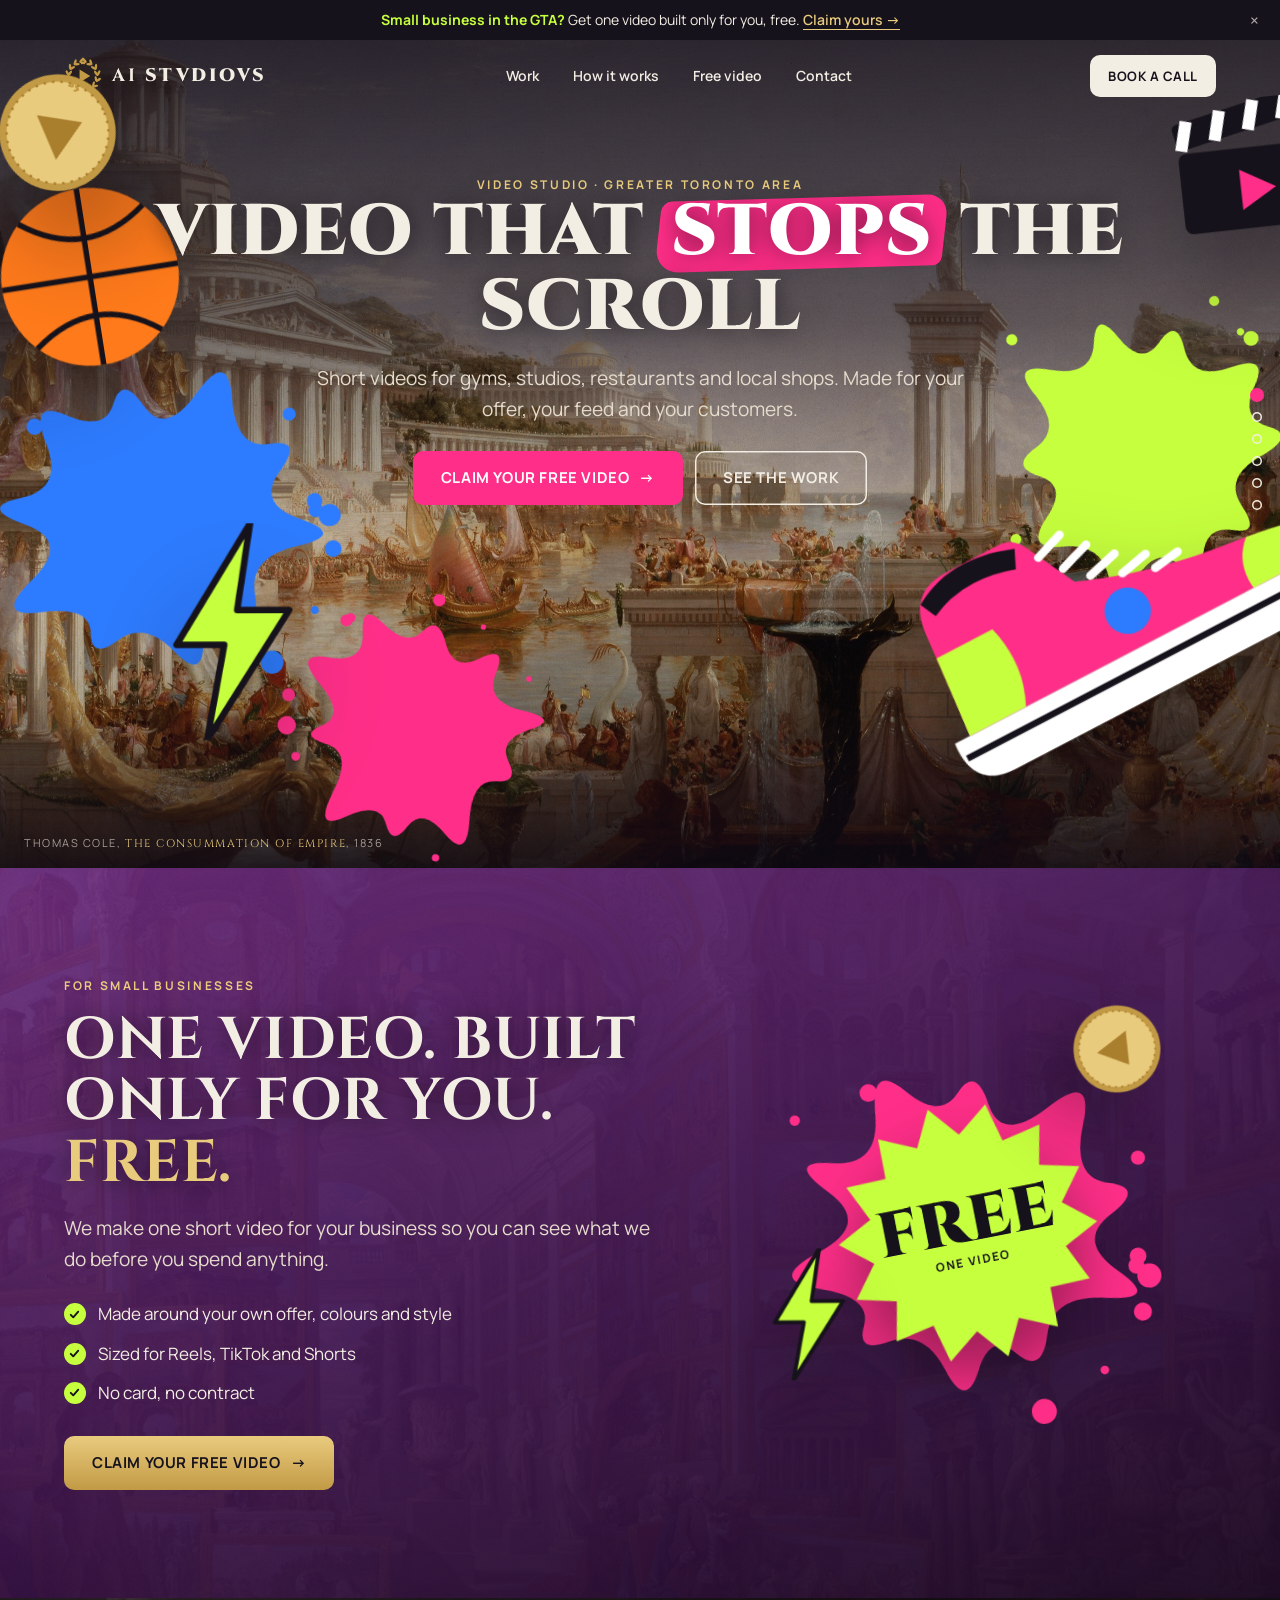
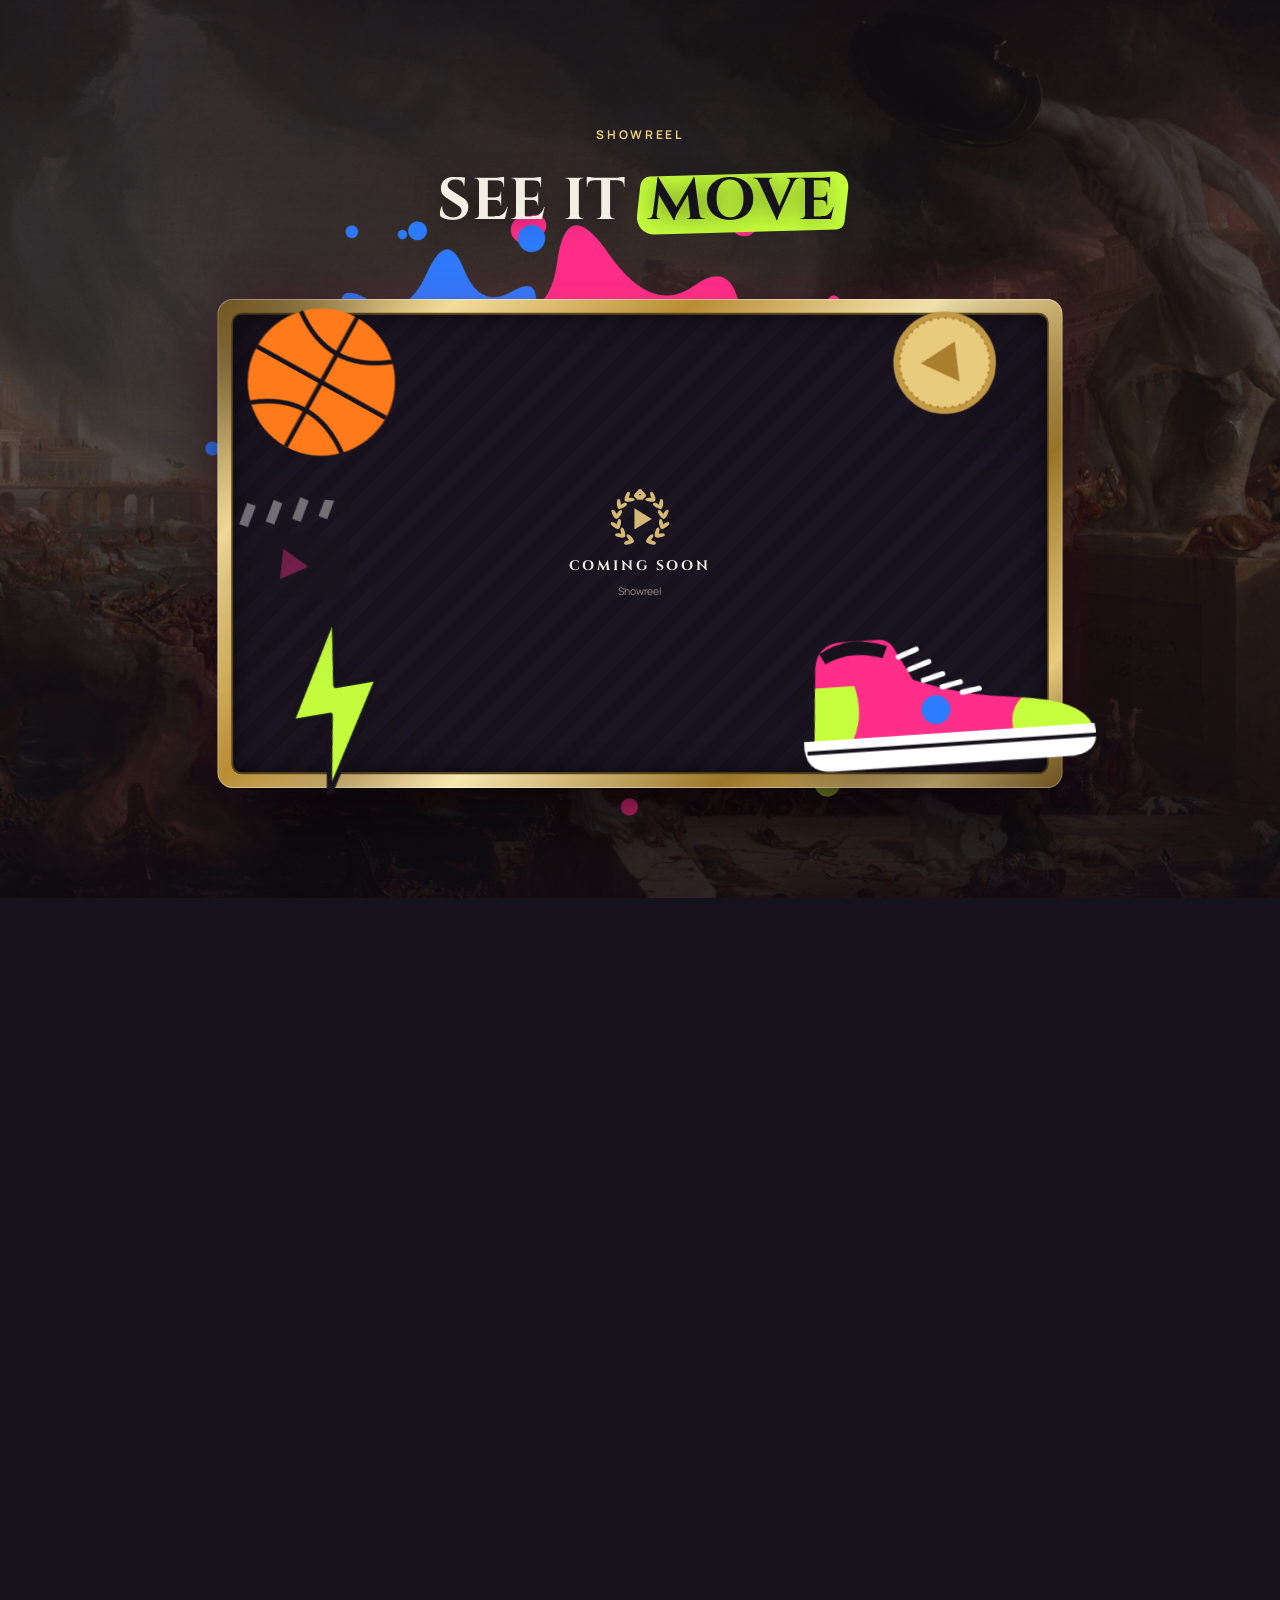
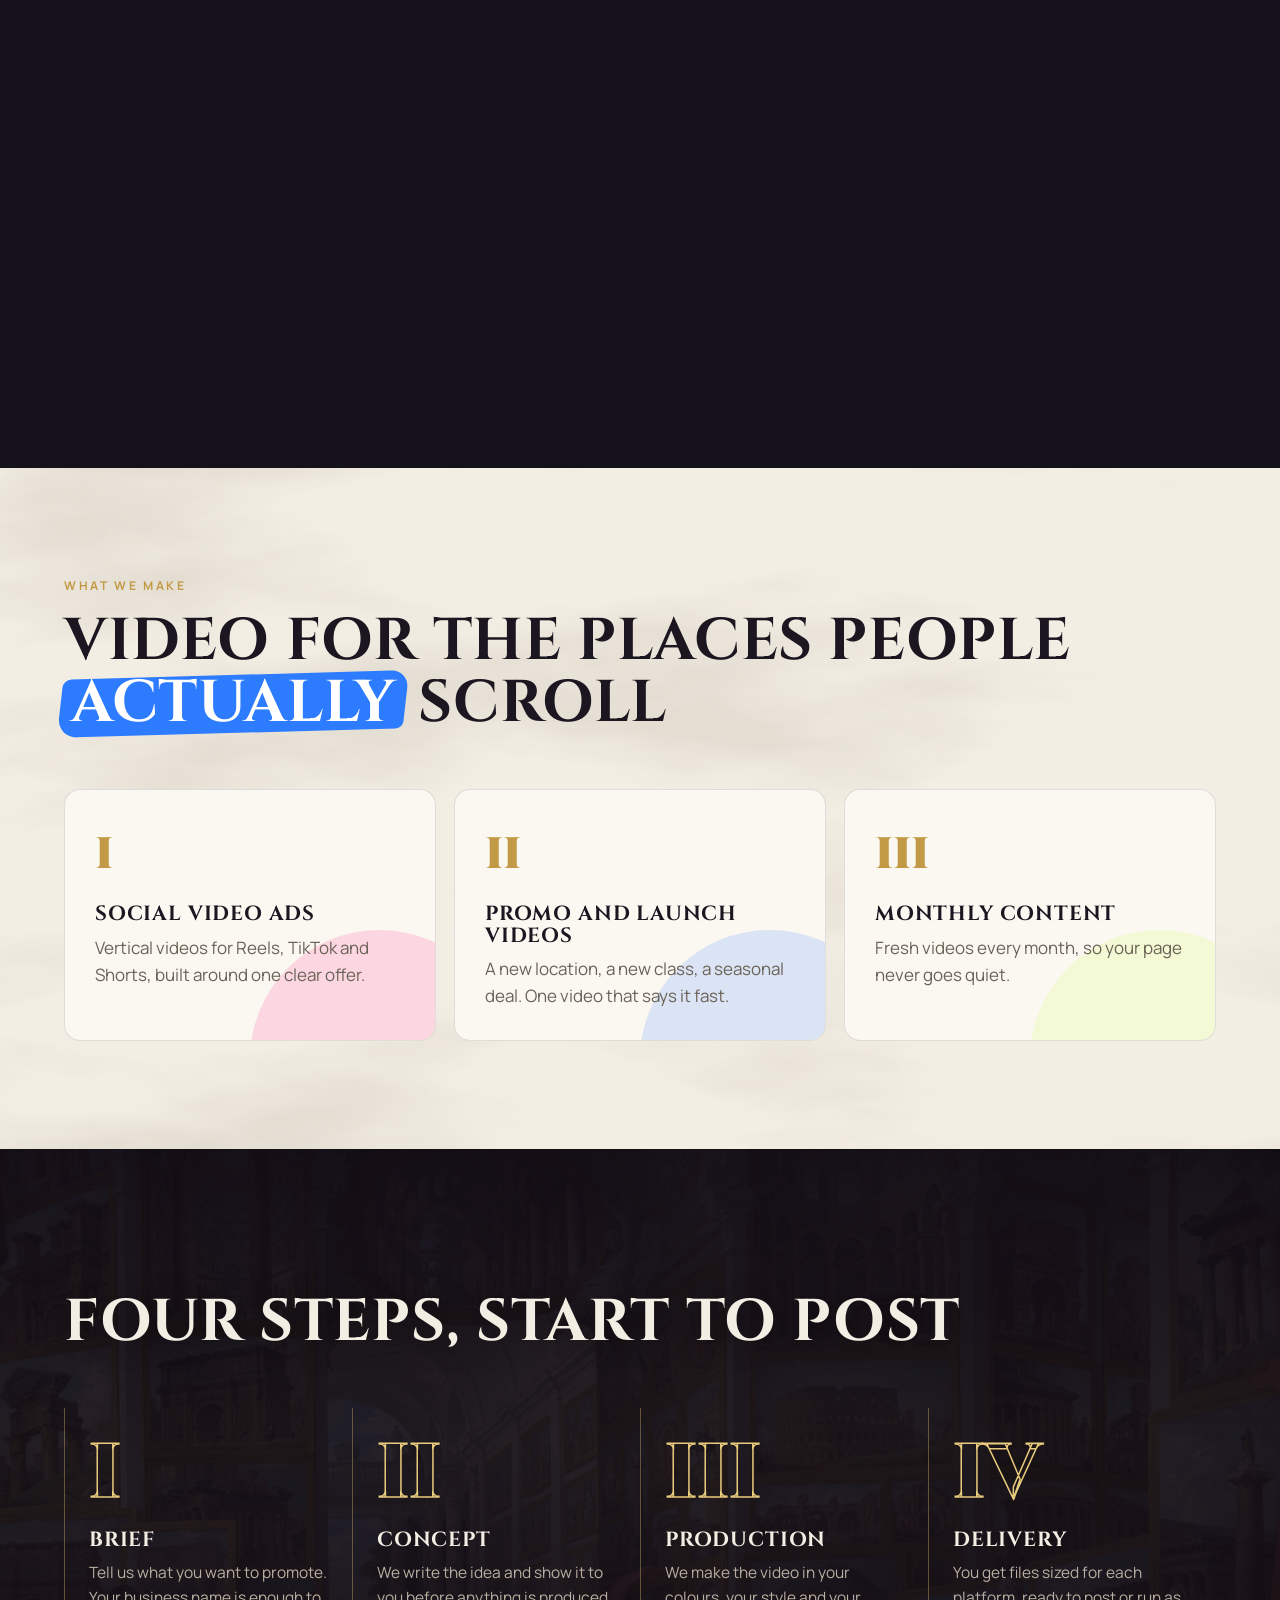
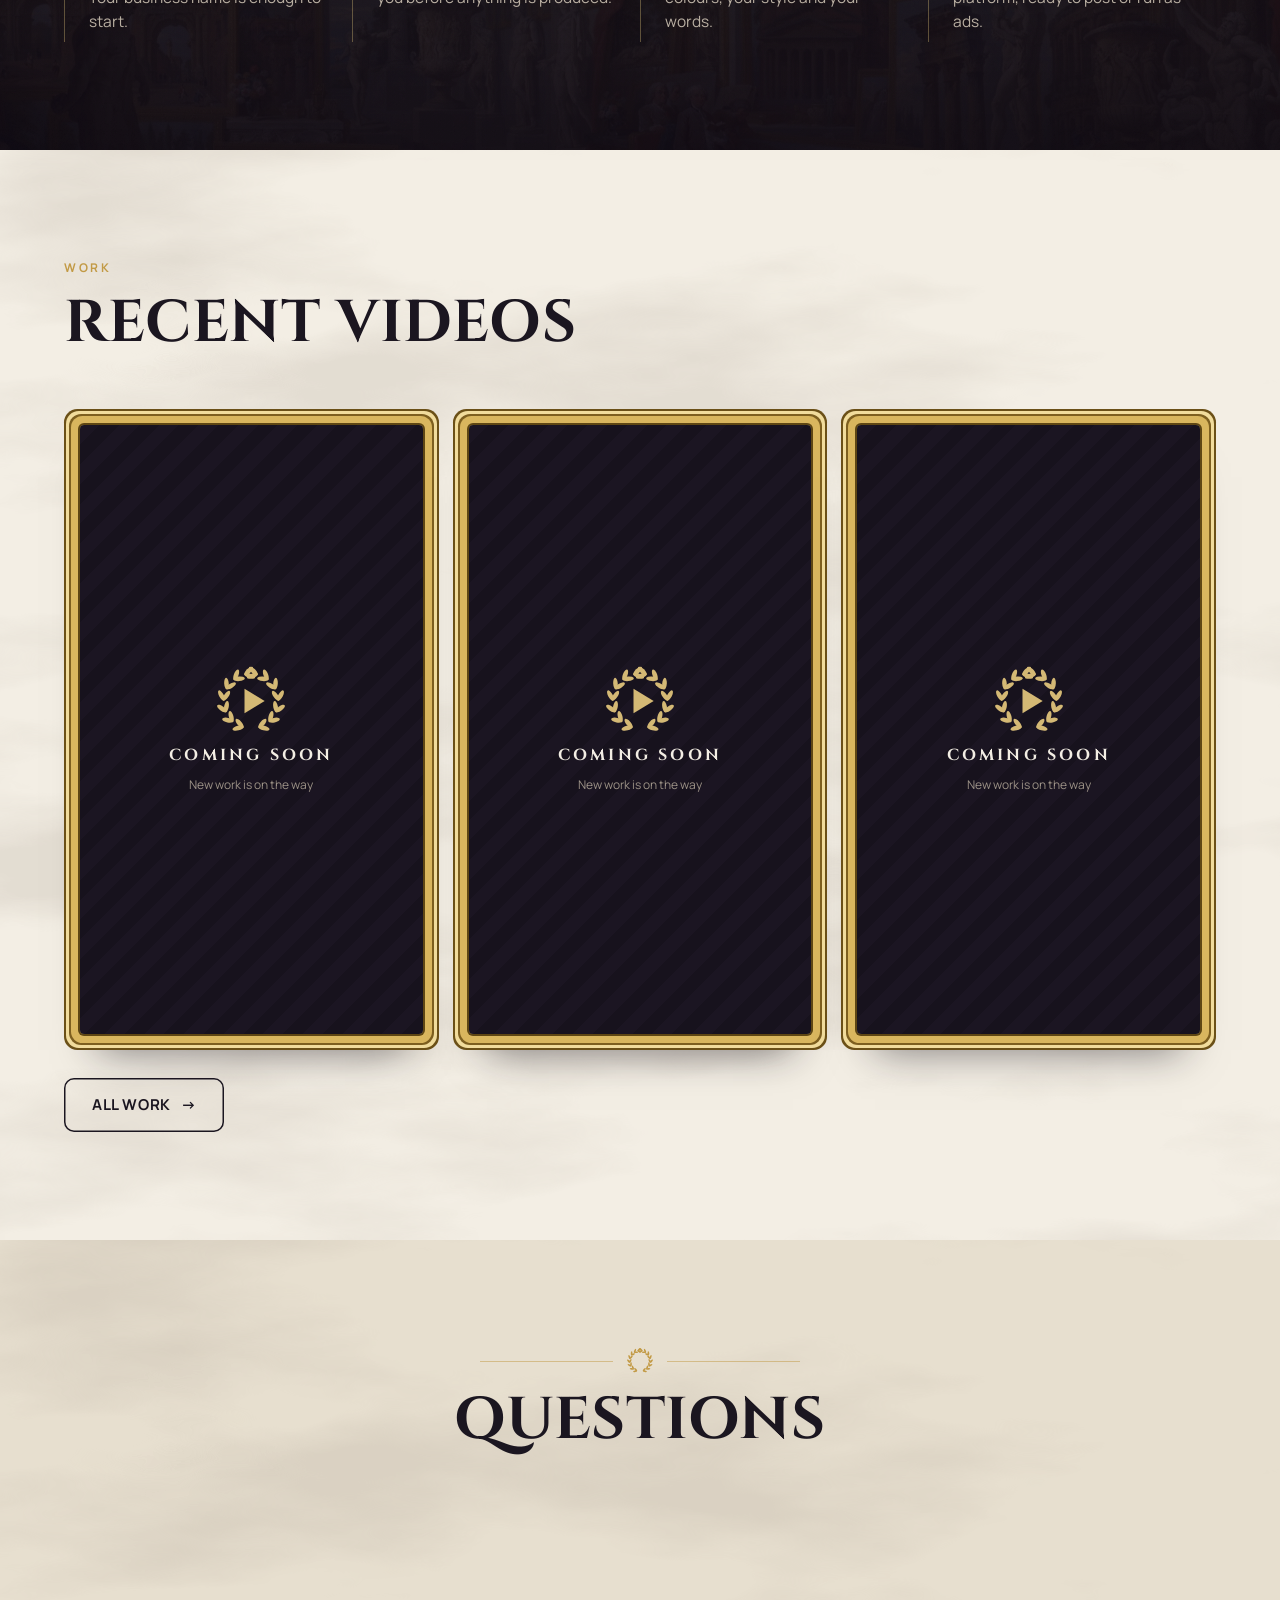
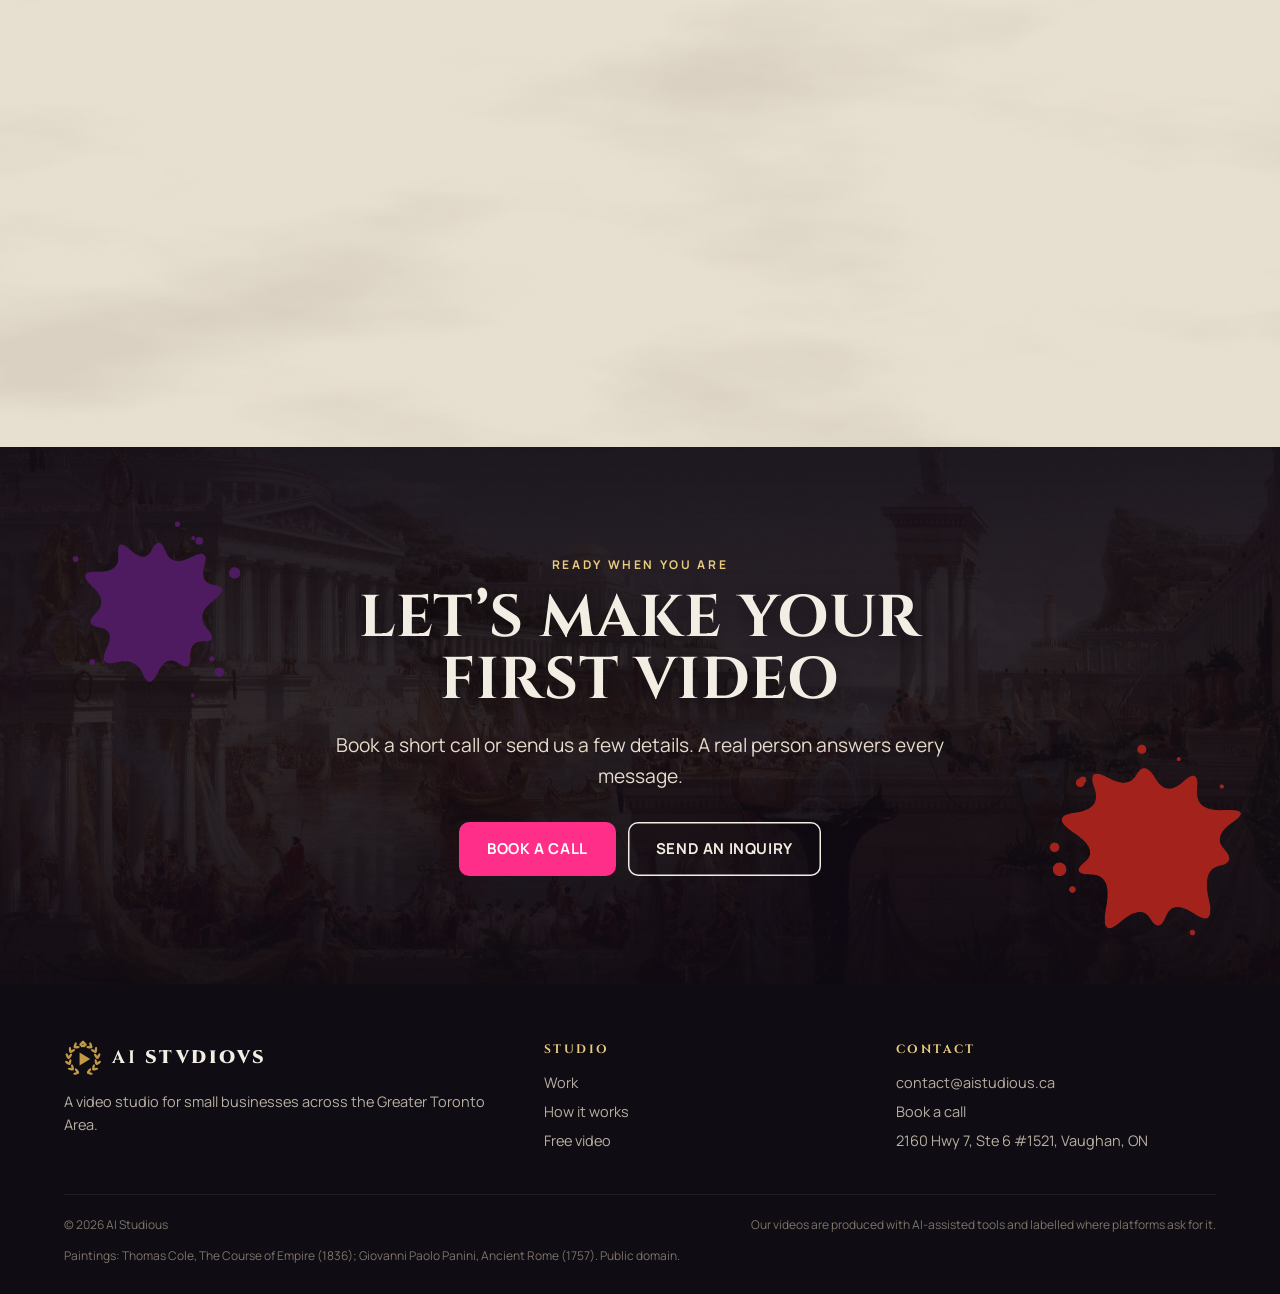
==== commit b597e40d: "Painted Roman backgrounds, video studio site" ====
--- a/index.html
+++ b/index.html
@@ -1,155 +1,151 @@
 <!doctype html>
-<html lang="en" data-type="service">
+<html lang="en">
 <head>
 <meta charset="utf-8">
 <meta name="viewport" content="width=device-width, initial-scale=1">
-<title>AI Studious · Image ads for GTA businesses, in more than one version</title>
-<meta name="description" content="AI Studious makes image ads for gyms, studios and local businesses in the Greater Toronto Area. Several versions of every ad, so you keep the one your customers respond to.">
-<meta name="theme-color" content="#0B0A10">
-<link rel="preconnect" href="https://fonts.googleapis.com">
-<link rel="preconnect" href="https://fonts.gstatic.com" crossorigin>
-<link href="https://fonts.googleapis.com/css2?family=Instrument+Serif:ital@0;1&family=Inter+Tight:wght@400;500;600;700&display=swap" rel="stylesheet">
+<title>AI Studious · Video studio for small businesses in the GTA</title>
+<meta name="description" content="Short videos for gyms, studios, restaurants and local shops in the Greater Toronto Area. Small businesses get one video built only for them, free.">
+<meta name="theme-color" content="#16121B">
+<link rel="preload" as="image" href="img/hero.jpg" fetchpriority="high">
+<link rel="canonical" href="https://aistudious.ca/">
+<meta property="og:type" content="website"><meta property="og:title" content="AI Studious · Video studio for small businesses in the GTA"><meta property="og:description" content="Short videos for gyms, studios, restaurants and local shops in the Greater Toronto Area. Small businesses get one video built only for them, free."><meta property="og:url" content="https://aistudious.ca/"><meta property="og:image" content="https://aistudious.ca/og.png"><meta name="twitter:card" content="summary_large_image">
+<link rel="icon" href="favicon.svg" type="image/svg+xml">
+<link rel="preconnect" href="https://fonts.googleapis.com"><link rel="preconnect" href="https://fonts.gstatic.com" crossorigin>
+<link href="https://fonts.googleapis.com/css2?family=Cinzel:wght@500;700;900&family=Manrope:wght@400;500;700&display=swap" rel="stylesheet">
 <link rel="stylesheet" href="styles.css">
+<script type="application/ld+json">{"@context":"https://schema.org","@type":"ProfessionalService","name":"AI Studious","url":"https://aistudious.ca","email":"contact@aistudious.ca","areaServed":"Greater Toronto Area","description":"Video studio for small businesses in the Greater Toronto Area."}</script>
 </head>
-<body>
-<header class="nav" id="top">
-  <div class="wrap nav-row">
-    <a class="brand" href="#top" aria-label="AI Studious home"><span class="brand-mark" aria-hidden="true"></span>AI Studious</a>
-    <nav class="nav-links" aria-label="Main">
-      <a href="#how">How it works</a>
-      <a href="#versions">Why versions</a>
-      <a href="#contact">Contact</a>
-    </nav>
-    <a class="btn btn-small" href="mailto:contact@aistudious.ca?subject=Free%20sample%20ad">Free sample</a>
+<body class="dark-top">
+<div class="progress" aria-hidden="true"><i></i></div>
+<div class="announce"><span><b>Small business in the GTA?</b> Get one video built only for you, free. <a href="free-video.html">Claim yours &rarr;</a></span><button aria-label="Dismiss">&times;</button></div>
+<header class="head"><div class="wrap head-row"><a class="logo" href="index.html" aria-label="AI Studious, home"><svg class="" style="" aria-hidden="true"><use href="art.svg#mark"/></svg><span aria-hidden="true">AI&nbsp;<b>STVDIOVS</b></span></a><nav class="nav" aria-label="Main"><a href="work.html">Work</a><a href="index.html#process">How it works</a><a href="free-video.html">Free video</a><a href="contact.html">Contact</a></nav>
+<div class="head-cta"><a class="btn sm" data-calendly href="contact.html">Book a call</a><button class="burger" aria-label="Menu" aria-expanded="false"><i></i><i></i></button></div></div></header>
+<div class="drawer"><a href="work.html">Work</a><a href="index.html#process">How it works</a><a href="free-video.html">Free video</a><a href="contact.html">Contact</a><a data-calendly href="contact.html">Book a call</a></div>
+<main>
+<section class="hero intro painted dark" data-scene="exit" data-dot="Top" id="top">
+  <img class="bg" src="img/hero.jpg" alt="" fetchpriority="high" decoding="async" style="object-position:50% 62%"><div class="scrim s-hero"></div>
+  <div class="hero-copy">
+    <p class="eyebrow">Video studio &middot; Greater Toronto Area</p>
+    <h1><span style="--i:0">Video</span> <span style="--i:1">that</span> <span style="--i:2" class="hl">stops</span> <span style="--i:3">the</span> <span style="--i:4">scroll</span></h1>
+    <p class="lead">Short videos for gyms, studios, restaurants and local shops. Made for your offer, your feed and your customers.</p>
+    <div class="hero-cta"><a class="btn pink" href="free-video.html">Claim your free video <span class="arrow">&rarr;</span></a><a class="btn ghost" href="work.html">See the work</a></div>
   </div>
-</header>
+  <p class="plate">Thomas Cole, <i>The Consummation of Empire</i>, 1836</p>
+  <div class="pops" style="--z:2">
+    <svg class="pop flat" color="#ff2e88" style="--l:36;--t:88;--w:17;--dx:-6;--dy:-8;--s0:1;--s1:1.7;--r0:-6;--r1:24;--i:0" aria-hidden="true"><use href="art.svg#splash1"/></svg>
+    <svg class="pop flat hide-m" color="#2d7bff" style="--l:17;--t:66;--w:22;--dx:-8;--dy:-12;--s1:1.7;--r1:-20;--i:1" aria-hidden="true"><use href="art.svg#splash2"/></svg>
+    <svg class="pop flat" color="#c6ff3d" style="--l:85;--t:60;--w:20;--dx:8;--dy:-16;--s1:1.8;--r1:24;--i:2" aria-hidden="true"><use href="art.svg#splash3"/></svg>
+  </div>
+  <div class="pops" style="--z:5">
+    <svg class="pop" style="--l:82;--t:80;--w:25;--ar:240/150;--dx:10;--dy:-26;--s0:1;--s1:2;--r0:-16;--r1:-36;--i:3" aria-hidden="true"><use href="art.svg#sneaker"/></svg>
+    <svg class="pop hide-m" style="--l:14;--t:50;--w:8;--dx:-12;--dy:-34;--s1:2.4;--r1:140;--i:4" aria-hidden="true"><use href="art.svg#ball"/></svg>
+    <svg class="pop hide-m" style="--l:8;--t:30;--w:6;--dx:-6;--dy:-30;--s1:2;--r1:-40;--i:5" aria-hidden="true"><use href="art.svg#coin"/></svg>
+    <svg class="pop" style="--l:24;--t:84;--w:6;--ar:60/100;--dx:-10;--dy:-20;--s1:2.2;--r0:-14;--r1:10;--i:6" aria-hidden="true"><use href="art.svg#bolt"/></svg>
+    <svg class="pop hide-m" style="--l:92;--t:34;--w:8;--ar:120/100;--dx:10;--dy:-30;--s1:2;--r0:10;--r1:-18;--i:7" aria-hidden="true"><use href="art.svg#clapper"/></svg>
+  </div>
+</section>
 
-<main>
-  <section class="hero">
-    <div class="wrap hero-grid">
-      <div class="hero-copy">
-        <p class="eyebrow reveal">Ad studio · Greater Toronto Area</p>
-        <h1 class="reveal" style="--d:80ms">One message.<br><em>Many</em> versions.</h1>
-        <p class="lead reveal" style="--d:160ms">We make image ads for gyms, studios and local businesses. Every ad comes in several versions, each with its own hook, layout and colour, so you keep the one your customers actually respond to.</p>
-        <div class="cta-row reveal" style="--d:240ms">
-          <a class="btn" href="mailto:contact@aistudious.ca?subject=Free%20sample%20ad">Ask for a free sample</a>
-          <a class="link-arrow" href="#how">See how it works <span aria-hidden="true">&rarr;</span></a>
-        </div>
-      </div>
-
-      <div class="deck-wrap reveal" style="--d:200ms" aria-label="Example: four versions of one ad">
-        <div class="deck" id="deck">
-          <article class="ad ad-a">
-            <span class="ad-tag">Version A</span>
-            <div class="ad-art art-sun" aria-hidden="true"></div>
-            <h3>Your first class<br>is on us.</h3>
-            <p>Book online in under a minute.</p>
-            <span class="ad-btn">Book now</span>
-          </article>
-          <article class="ad ad-b">
-            <span class="ad-tag">Version B</span>
-            <div class="ad-art art-grid" aria-hidden="true"></div>
-            <h3>Stronger by Friday.</h3>
-            <p>Small groups. Real coaches.</p>
-            <span class="ad-btn">Try a class</span>
-          </article>
-          <article class="ad ad-c">
-            <span class="ad-tag">Version C</span>
-            <div class="ad-art art-wave" aria-hidden="true"></div>
-            <h3>New here?<br><em>Start easy.</em></h3>
-            <p>Beginner sessions every week.</p>
-            <span class="ad-btn">See times</span>
-          </article>
-          <article class="ad ad-d">
-            <span class="ad-tag">Version D</span>
-            <div class="ad-art art-ring" aria-hidden="true"></div>
-            <h3>6 a.m. or 9 p.m.<br>We're open.</h3>
-            <p>Classes that fit your day.</p>
-            <span class="ad-btn">Pick a time</span>
-          </article>
-        </div>
-        <div class="deck-meta">
-          <span class="dot-row" id="dots" aria-hidden="true"><i></i><i></i><i></i><i></i></span>
-          <span class="deck-note">Example ad for a made-up gym · #MadeWithAI</span>
-        </div>
-      </div>
+<section class="sec offer painted dark" data-scene="through" data-dot="Free video" id="offer">
+  <img class="bg" src="img/gallery.jpg" alt="" loading="lazy" decoding="async" style="object-position:50% 50%"><div class="scrim s-purple"></div>
+  <div class="wrap offer-grid">
+    <div>
+      <p class="eyebrow rv">For small businesses</p>
+      <h2 class="rv" style="--d:60ms;margin:14px 0 18px">One video. Built only for you. <em>Free.</em></h2>
+      <p class="lead rv" style="--d:120ms">We make one short video for your business so you can see what we do before you spend anything.</p>
+      <ul class="rv" style="--d:180ms"><li>Made around your own offer, colours and style</li><li>Sized for Reels, TikTok and Shorts</li><li>No card, no contract</li></ul>
+      <a class="btn gold rv" style="--d:240ms" href="free-video.html">Claim your free video <span class="arrow">&rarr;</span></a>
     </div>
-  </section>
-
-  <div class="marquee" aria-hidden="true">
-    <div class="marquee-track">
-      <span>Boxing gyms</span><span>Pilates studios</span><span>Martial arts academies</span><span>Yoga studios</span><span>Restaurants</span><span>Bookshops</span><span>Jewellers</span><span>Personal trainers</span>
-      <span>Boxing gyms</span><span>Pilates studios</span><span>Martial arts academies</span><span>Yoga studios</span><span>Restaurants</span><span>Bookshops</span><span>Jewellers</span><span>Personal trainers</span>
+    <div class="ticket" aria-hidden="true">
+      <svg class="pop flat" color="#ff2e88" style="--w:34;--s0:0.7;--s1:1.2;--r0:-30;--r1:30" aria-hidden="true"><use href="art.svg#splash2"/></svg>
+      <svg class="pop" style="--w:24;--s0:0.6;--s1:1.15;--r0:-40;--r1:20" aria-hidden="true"><use href="art.svg#burst"/></svg>
+      <div class="pop" style="--w:24;--s0:.6;--s1:1.15;--r0:-18;--r1:-6;display:grid;place-content:center;text-align:center;color:#16121b;filter:none"><b class="display" style="font-size:clamp(34px,5.4vw,76px);font-weight:900;line-height:.9">Free</b><span style="font-weight:700;letter-spacing:.14em;font-size:clamp(10px,1vw,14px);text-transform:uppercase">one video</span></div>
+      <svg class="pop" style="--l:84;--t:20;--w:6;--s0:0.6;--s1:1.6;--dy:-10;--r1:90" aria-hidden="true"><use href="art.svg#coin"/></svg>
+      <svg class="pop" style="--l:14;--t:78;--w:5;--ar:60/100;--s0:0.6;--s1:1.7;--dy:-8;--r0:-20;--r1:14" aria-hidden="true"><use href="art.svg#bolt"/></svg>
     </div>
   </div>
+</section>
 
-  <section class="section" id="how">
-    <div class="wrap">
-      <p class="eyebrow reveal">How it works</p>
-      <h2 class="reveal" style="--d:60ms">Three steps. <em>No contract to try it.</em></h2>
-      <ol class="steps">
-        <li class="step reveal" style="--d:0ms">
-          <span class="step-n">01</span>
-          <h3>Tell us what to promote</h3>
-          <p>A class, an offer, a new location. Your business name is enough to start.</p>
-        </li>
-        <li class="step reveal" style="--d:100ms">
-          <span class="step-n">02</span>
-          <h3>Get a free sample</h3>
-          <p>We make one ad from your own public brand: your colours, your style, your words.</p>
-        </li>
-        <li class="step reveal" style="--d:200ms">
-          <span class="step-n">03</span>
-          <h3>Keep what works</h3>
-          <p>Like it? We make the full set of versions, ready for Instagram and Facebook.</p>
-        </li>
-      </ol>
+<section class="pin dark" data-scene="pin" data-dot="Showreel" id="reel">
+  <div class="pin-inner painted">
+    <img class="bg" src="img/fall.jpg" alt="" loading="lazy" decoding="async" style="object-position:50% 50%"><div class="scrim s-dark"></div>
+    <div class="pops back">
+      <svg class="pop flat fade" color="#ff2e88" style="--l:50;--t:56;--w:40;--s0:0.3;--s1:2.3;--r0:0;--r1:40;--o:0.3" aria-hidden="true"><use href="art.svg#splash1"/></svg>
+      <svg class="pop flat fade" color="#2d7bff" style="--l:50;--t:56;--w:30;--s0:0.3;--s1:2;--dx:-30;--dy:-16;--r1:-60;--o:1" aria-hidden="true"><use href="art.svg#splash3"/></svg>
+      <svg class="pop flat fade" color="#c6ff3d" style="--l:50;--t:56;--w:28;--s0:0.3;--s1:2;--dx:32;--dy:18;--r1:70;--o:1.6" aria-hidden="true"><use href="art.svg#splash2"/></svg>
     </div>
-  </section>
+    <p class="eyebrow">Showreel</p>
+    <h2>See it <span class="hl lime">move</span></h2>
+    <div class="screen"><div class="vslot" data-slot="reel" data-inline></div></div>
+    <div class="pops">
+      <svg class="pop fade" style="--l:50;--t:60;--w:20;--ar:240/150;--dx:44;--dy:30;--s0:0.2;--s1:2.1;--r0:20;--r1:-24;--o:1.2" aria-hidden="true"><use href="art.svg#sneaker"/></svg>
+      <svg class="pop fade" style="--l:50;--t:60;--w:8;--dx:-46;--dy:-32;--s0:0.2;--s1:2.6;--r1:220;--o:1.8" aria-hidden="true"><use href="art.svg#ball"/></svg>
+      <svg class="pop fade" style="--l:50;--t:60;--w:6;--dx:44;--dy:-36;--s0:0.2;--s1:2.4;--r1:-120;--o:2.4" aria-hidden="true"><use href="art.svg#coin"/></svg>
+      <svg class="pop fade" style="--l:50;--t:60;--w:6;--ar:60/100;--dx:-44;--dy:34;--s0:0.2;--s1:2.4;--r0:-40;--r1:16;--o:2.8" aria-hidden="true"><use href="art.svg#bolt"/></svg>
+      <svg class="pop fade hide-m" style="--l:50;--t:60;--w:9;--ar:120/100;--dx:-50;--dy:2;--s0:0.2;--s1:1.8;--r0:30;--r1:-14;--o:3.4" aria-hidden="true"><use href="art.svg#clapper"/></svg>
+    </div>
+  </div>
+</section>
 
-  <section class="section section-alt" id="versions">
-    <div class="wrap split">
-      <div>
-        <p class="eyebrow reveal">Why versions</p>
-        <h2 class="reveal" style="--d:60ms">One design is a guess. <em>Five is a test.</em></h2>
-        <p class="lead reveal" style="--d:120ms">The same offer can land or vanish depending on the first three words and the first colour people see. So you never get just one ad from us.</p>
-        <ul class="checks reveal" style="--d:180ms">
-          <li>Different hooks for the same message</li>
-          <li>Different layouts and colours, not one template recoloured</li>
-          <li>Sized for feeds and stories</li>
-        </ul>
-      </div>
-      <div class="variants reveal" style="--d:120ms" aria-label="Example hooks for one offer">
-        <div class="variant v1"><span>Hook 1</span><strong>Your first class is on us.</strong></div>
-        <div class="variant v2"><span>Hook 2</span><strong>Stronger by Friday.</strong></div>
-        <div class="variant v3"><span>Hook 3</span><strong>New here? Start easy.</strong></div>
-        <div class="variant v4"><span>Hook 4</span><strong>Classes that fit your day.</strong></div>
-      </div>
+<section class="sec marble" data-dot="What we make" id="services">
+  <div class="wrap">
+    <div class="sec-head"><p class="eyebrow rv">What we make</p><h2 class="rv" style="--d:60ms">Video for the places people <span class="hl blue">actually</span> scroll</h2></div>
+    <div class="cards">
+      <article class="card tilt rv" style="--c:var(--pink)"><span class="num">I</span><h3>Social video ads</h3><p>Vertical videos for Reels, TikTok and Shorts, built around one clear offer.</p></article>
+      <article class="card tilt rv" style="--c:var(--blue);--d:100ms"><span class="num">II</span><h3>Promo and launch videos</h3><p>A new location, a new class, a seasonal deal. One video that says it fast.</p></article>
+      <article class="card tilt rv" style="--c:var(--lime);--d:200ms"><span class="num">III</span><h3>Monthly content</h3><p>Fresh videos every month, so your page never goes quiet.</p></article>
     </div>
-  </section>
+  </div>
+</section>
 
-  <section class="section" id="honest">
-    <div class="wrap honest reveal">
-      <h2>Made with AI. <em>Labelled as AI.</em></h2>
-      <p>Our ads are made with AI tools and carry a #MadeWithAI label. We never pass AI people off as your real members or customers, and we build every ad from your own brand and offers.</p>
+<section class="sec dark painted" data-scene="through" data-dot="How it works" id="process">
+  <img class="bg" src="img/gallery.jpg" alt="" loading="lazy" decoding="async" style="object-position:50% 50%"><div class="scrim s-darker"></div>
+  <div class="wrap">
+    <div class="sec-head"><p class="eyebrow rv">How it works</p><h2 class="rv" style="--d:60ms">Four steps, start to post</h2></div>
+    <div class="steps4">
+      <div class="st rv"><span class="num">I</span><h3>Brief</h3><p>Tell us what you want to promote. Your business name is enough to start.</p></div>
+      <div class="st rv" style="--d:100ms"><span class="num">II</span><h3>Concept</h3><p>We write the idea and show it to you before anything is produced.</p></div>
+      <div class="st rv" style="--d:200ms"><span class="num">III</span><h3>Production</h3><p>We make the video in your colours, your style and your words.</p></div>
+      <div class="st rv" style="--d:300ms"><span class="num">IV</span><h3>Delivery</h3><p>You get files sized for each platform, ready to post or run as ads.</p></div>
     </div>
-  </section>
+  </div>
+</section>
 
-  <section class="cta-band" id="contact">
-    <div class="wrap cta-inner reveal">
-      <h2>Want to see one made for <em>your</em> business?</h2>
-      <p>Email us your business name. A real person reads and answers every message.</p>
-      <a class="btn btn-light" href="mailto:contact@aistudious.ca?subject=Free%20sample%20ad">contact@aistudious.ca</a>
+<section class="sec marble" data-dot="Work" id="work">
+  <div class="wrap">
+    <div class="sec-head"><p class="eyebrow rv">Work</p><h2 class="rv" style="--d:60ms">Recent videos</h2></div>
+    <div class="grid3"><div class="vslot rv" data-slot="w1"></div><div class="vslot rv" style="--d:100ms" data-slot="w2"></div><div class="vslot rv" style="--d:200ms" data-slot="w3"></div></div>
+    <p class="rv" style="margin-top:28px"><a class="btn ghost" href="work.html">All work <span class="arrow">&rarr;</span></a></p>
+  </div>
+</section>
+
+<section class="sec marble" style="background:var(--marble2)" id="faq">
+  <div class="wrap">
+    <div class="sec-head" style="text-align:center;justify-items:center"><div class="rule" style="width:min(320px,70%)"><svg class="" style="" aria-hidden="true"><use href="art.svg#wreath"/></svg></div><h2 class="rv">Questions</h2></div>
+    <div class="faq rv">
+      <details><summary>Is the free video really free?</summary><p>Yes. One video per business, no card and no contract. If you like it, we can talk about more.</p></details>
+      <details><summary>Who can get one?</summary><p>Small businesses in the Greater Toronto Area: gyms, studios, restaurants, shops, salons and similar.</p></details>
+      <details><summary>What do you need from me?</summary><p>Your business name and what you want to promote. A website or Instagram page helps us match your style.</p></details>
+      <details><summary>How long does it take?</summary><p>It depends on the video. We give you a date when we reply to your request.</p></details>
+      <details><summary>How are the videos made?</summary><p>We produce them with AI-assisted tools, directed and checked by a person, and we label them where platforms ask for it. We never present AI-generated people as your real customers.</p></details>
     </div>
-  </section>
-</main>
+  </div>
+</section>
 
-<footer class="footer">
-  <div class="wrap foot-row">
-    <span>&copy; 2026 AI Studious</span>
-    <span>Greater Toronto Area, Ontario</span>
+<section class="sec cta painted" data-scene="through" id="cta">
+  <img class="bg" src="img/hero.jpg" alt="" loading="lazy" decoding="async" style="object-position:50% 70%"><div class="scrim s-darker"></div>
+  <div class="pops back" style="--z:0"><svg class="pop flat" color="#4e1a60" style="--l:12;--t:30;--w:26;--s0:0.5;--s1:1.4;--r1:60" aria-hidden="true"><use href="art.svg#splash3"/></svg><svg class="pop flat" color="#a3231c" style="--l:90;--t:74;--w:30;--s0:0.5;--s1:1.4;--r1:-50" aria-hidden="true"><use href="art.svg#splash1"/></svg></div>
+  <div class="wrap" style="position:relative">
+    <p class="eyebrow rv">Ready when you are</p>
+    <h2 class="rv" style="--d:60ms">Let&rsquo;s make your first video</h2>
+    <p class="lead rv" style="--d:120ms">Book a short call or send us a few details. A real person answers every message.</p>
+    <div class="cta-row rv" style="--d:180ms"><a class="btn pink" data-calendly href="contact.html">Book a call</a><a class="btn ghost" href="contact.html#inquiry">Send an inquiry</a></div>
   </div>
-</footer>
-<script src="main.js" defer></script>
-</body>
-</html>
+</section></main>
+<footer class="foot"><div class="wrap"><div class="foot-grid">
+<div><a class="logo" href="index.html" aria-label="AI Studious, home"><svg class="" style="" aria-hidden="true"><use href="art.svg#mark"/></svg><span aria-hidden="true">AI&nbsp;<b>STVDIOVS</b></span></a><p>A video studio for small businesses across the Greater Toronto Area.</p></div>
+<div><h4>Studio</h4><ul><li><a href="work.html">Work</a></li><li><a href="index.html#process">How it works</a></li><li><a href="free-video.html">Free video</a></li></ul></div>
+<div><h4>Contact</h4><ul><li><a data-email></a></li><li><a data-calendly href="contact.html">Book a call</a></li><li>2160 Hwy 7, Ste 6 #1521, Vaughan, ON</li></ul></div>
+</div><div class="foot-base"><span>&copy; 2026 AI Studious</span><span>Our videos are produced with AI-assisted tools and labelled where platforms ask for it.</span><span>Paintings: Thomas Cole, The Course of Empire (1836); Giovanni Paolo Panini, Ancient Rome (1757). Public domain.</span></div></div></footer>
+<dialog id="lightbox"><button class="lb-x" aria-label="Close">&times;</button><div class="lb-body"></div></dialog>
+<script src="config.js"></script><script src="main.js" defer></script>
+</body></html>
--- a/styles.css
+++ b/styles.css
@@ -1,142 +1,244 @@
 :root{
-  --ink:#0B0A10; --ink-2:#15131D; --paper:#F6F3EE; --paper-2:#EDE8E0;
-  --text:#F3F1F6; --muted:#A7A2B4; --muted-ink:#5C5766; --line:rgba(255,255,255,.09);
-  --violet:#7C5CFF; --pink:#FF4F9A; --lime:#D7FF5C; --orange:#FF7A3D;
-  --serif:"Instrument Serif",Georgia,serif; --sans:"Inter Tight",system-ui,-apple-system,"Segoe UI",sans-serif;
-  --ease-out:cubic-bezier(.23,1,.32,1); --ease-in-out:cubic-bezier(.77,0,.175,1);
-  --r:18px;
-}
+  --marble:#F3EEE4;--marble2:#E7DFCF;--stone:#CDC2AB;--stone2:#A99C84;--ink:#16121B;--ink2:#211A29;
+  --purple:#4E1A60;--red:#A3231C;--gold:#C29A45;--gold2:#E9CB7E;
+  --pink:#FF2E88;--lime:#C6FF3D;--blue:#2D7BFF;--orange:#FF7A1A;--cyan:#19E3D2;
+  --text:#1B1620;--muted:#6B6257;--line:rgba(27,22,32,.12);
+  --display:"Cinzel","Trajan Pro",Georgia,serif;--body:"Manrope",system-ui,-apple-system,"Segoe UI",sans-serif;
+  --ease:cubic-bezier(.23,1,.32,1);--r:16px;--p:0;
+  --veins:url("data:image/svg+xml,%3Csvg xmlns='http://www.w3.org/2000/svg' width='700' height='700'%3E%3Cfilter id='n' x='0' y='0' width='100%25' height='100%25'%3E%3CfeTurbulence type='fractalNoise' baseFrequency='.004 .013' numOctaves='5' seed='11' stitchTiles='stitch'/%3E%3CfeColorMatrix values='0 0 0 0 .42 0 0 0 0 .36 0 0 0 0 .3 3.4 0 0 0 -1.62'/%3E%3C/filter%3E%3Crect width='100%25' height='100%25' filter='url(%23n)'/%3E%3C/svg%3E");
+}
+@view-transition{navigation:auto}
 *{box-sizing:border-box;margin:0;padding:0}
-html{scroll-behavior:smooth;overflow-x:clip}
-body{background:var(--ink);color:var(--text);font:17px/1.6 var(--sans);-webkit-font-smoothing:antialiased;overflow-x:clip}
+html{scroll-behavior:smooth;overflow-x:clip;scroll-padding-top:80px}
+body{background:var(--marble);color:var(--text);font:17px/1.6 var(--body);-webkit-font-smoothing:antialiased;overflow-x:clip}
 a{color:inherit;text-decoration:none}
-em{font-family:var(--serif);font-style:italic;font-weight:400}
-.wrap{max-width:1180px;margin:0 auto;padding:0 24px}
-
-/* nav */
-.nav{position:sticky;top:0;z-index:20;background:rgba(11,10,16,.72);backdrop-filter:saturate(1.4) blur(14px);-webkit-backdrop-filter:saturate(1.4) blur(14px);border-bottom:1px solid transparent;transition:border-color .3s ease}
-.nav.scrolled{border-bottom-color:var(--line)}
-.nav-row{display:flex;align-items:center;justify-content:space-between;gap:16px;height:68px}
-.brand{display:flex;align-items:center;gap:10px;font-weight:600;letter-spacing:-.01em}
-.brand-mark{width:22px;height:22px;border-radius:7px;background:conic-gradient(from 210deg,var(--violet),var(--pink),var(--orange),var(--violet));box-shadow:0 0 18px rgba(124,92,255,.45)}
-.nav-links{display:flex;gap:28px;font-size:15px;color:var(--muted)}
-.nav-links a{position:relative;transition:color .2s ease}
-.nav-links a::after{content:"";position:absolute;left:0;right:0;bottom:-4px;height:1px;background:currentColor;transform:scaleX(0);transform-origin:right;transition:transform .35s var(--ease-out)}
-.nav-links a:hover{color:var(--text)}
-.nav-links a:hover::after{transform:scaleX(1);transform-origin:left}
+img,video,svg{display:block;max-width:100%}
+button{font:inherit;color:inherit;background:none;border:0;cursor:pointer}
+:focus-visible{outline:2px solid var(--pink);outline-offset:3px;border-radius:4px}
+.wrap{max-width:1200px;margin:0 auto;padding:0 24px}
+.display,h1,h2,h3{font-family:var(--display);font-weight:700;letter-spacing:.01em;line-height:1.05;text-transform:uppercase}
+h1{font-size:clamp(40px,7vw,104px);font-weight:900}
+h2{font-size:clamp(30px,4.6vw,64px)}
+h3{font-size:clamp(18px,1.6vw,22px);letter-spacing:.04em}
+.eyebrow{font-size:12px;font-weight:700;letter-spacing:.22em;text-transform:uppercase;color:var(--gold)}
+.lead{font-size:clamp(17px,1.5vw,20px);color:var(--muted);max-width:56ch}
+.marble{position:relative;background:var(--marble)}
+.marble::before{content:"";position:absolute;inset:0;background:var(--veins) 0 0/1400px;opacity:.22;pointer-events:none}
+.marble>*{position:relative}
+.dark{background:var(--ink);color:var(--marble)}.dark .lead{color:#B9AFA2}
+.hl{position:relative;display:inline-block;color:#fff;z-index:0;padding:0 .12em}
+.hl::before{content:"";position:absolute;z-index:-1;inset:.04em -.06em .02em;background:var(--pink);transform:rotate(-1.6deg) skewX(-8deg);border-radius:.14em .3em .12em .34em}
+.hl.lime{color:var(--ink)}.hl.lime::before{background:var(--lime)}
+.hl.blue::before{background:var(--blue)}
+
+/* announcement + header */
+.announce{position:relative;z-index:60;background:var(--ink);color:var(--marble);font-size:14px;text-align:center;padding:9px 44px}
+.announce a{border-bottom:1px solid var(--gold2);color:var(--gold2);font-weight:600;white-space:nowrap}
+.announce b{color:var(--lime)}
+.announce button{position:absolute;right:12px;top:50%;translate:0 -50%;width:28px;height:28px;font-size:18px;line-height:1;opacity:.7}
+.head{position:sticky;top:0;z-index:50;transition:transform .45s var(--ease),background .3s ease,box-shadow .3s ease}
+.head.solid{background:rgba(243,238,228,.86);backdrop-filter:blur(14px) saturate(1.3);-webkit-backdrop-filter:blur(14px) saturate(1.3);box-shadow:0 1px 0 var(--line)}
+.head.away{transform:translateY(-110%)}
+.head-row{display:flex;align-items:center;justify-content:space-between;height:72px;gap:16px}
+.logo{display:flex;align-items:center;gap:10px;font-family:var(--display);font-weight:700;font-size:18px;letter-spacing:.14em}
+.logo svg{width:38px;height:38px;color:var(--gold);transition:rotate .8s var(--ease)}
+.logo:hover svg{rotate:-12deg}
+.logo b{font-weight:900}
+.nav{display:flex;gap:6px;font-size:14px;font-weight:600}
+.nav a{padding:8px 14px;border-radius:8px;transition:background .25s ease}
+.nav a:hover,.nav a[aria-current]{background:rgba(27,22,32,.07)}
+.head-cta{display:flex;gap:10px;align-items:center}
+.burger{display:none;width:44px;height:44px;border-radius:10px;place-items:center}
+.burger i{display:block;width:20px;height:2px;background:currentColor;margin:5px auto;transition:transform .35s var(--ease)}
+.menu-open .burger i:first-child{transform:translateY(3.5px) rotate(45deg)}.menu-open .burger i:last-child{transform:translateY(-3.5px) rotate(-45deg)}
+.drawer{position:fixed;inset:0;z-index:45;background:var(--ink);color:var(--marble);display:flex;flex-direction:column;justify-content:center;gap:6px;padding:90px 28px 40px;clip-path:inset(0 0 100% 0);transition:clip-path .6s var(--ease);visibility:hidden}
+.menu-open .drawer{clip-path:inset(0);visibility:visible}
+.drawer a{font-family:var(--display);font-size:clamp(28px,8vw,44px);font-weight:700;letter-spacing:.04em;text-transform:uppercase;padding:8px 0;border-bottom:1px solid rgba(255,255,255,.1)}
+.menu-open{overflow:hidden}.menu-open .head{color:var(--marble);background:none;box-shadow:none}
+.progress{position:fixed;inset:0 0 auto;height:3px;z-index:70;pointer-events:none}
+.progress i{display:block;height:100%;background:linear-gradient(90deg,var(--gold),var(--pink));transform-origin:left;transform:scaleX(0)}
 
 /* buttons */
-.btn{display:inline-flex;align-items:center;justify-content:center;height:50px;padding:0 24px;border-radius:999px;background:var(--text);color:var(--ink);font-weight:600;font-size:16px;transition:transform .16s var(--ease-out),box-shadow .3s var(--ease-out),background .2s ease;box-shadow:0 0 0 0 rgba(124,92,255,0)}
-.btn:hover{transform:translateY(-2px);box-shadow:0 10px 30px -8px rgba(124,92,255,.55)}
+.btn{display:inline-flex;align-items:center;justify-content:center;gap:10px;height:54px;padding:0 28px;border-radius:10px;background:var(--ink);color:var(--marble);font-weight:700;font-size:15px;letter-spacing:.04em;text-transform:uppercase;transition:transform .18s var(--ease),box-shadow .3s var(--ease),background .2s}
+.btn:hover{transform:translateY(-2px);box-shadow:0 14px 30px -12px rgba(22,18,27,.6)}
 .btn:active{transform:scale(.97)}
-.btn-small{height:40px;padding:0 18px;font-size:14px}
-.btn-light{background:var(--ink);color:var(--paper)}
-.link-arrow{display:inline-flex;gap:8px;align-items:center;color:var(--muted);font-weight:500;transition:color .2s ease}
-.link-arrow span{transition:transform .3s var(--ease-out)}
-.link-arrow:hover{color:var(--text)}
-.link-arrow:hover span{transform:translateX(4px)}
+.btn.gold{background:linear-gradient(180deg,var(--gold2),var(--gold));color:var(--ink)}
+.btn.pink{background:var(--pink);color:#fff}.btn.pink:hover{box-shadow:0 14px 34px -10px rgba(255,46,136,.7)}
+.btn.ghost{background:none;box-shadow:inset 0 0 0 1.5px currentColor;color:inherit}
+.btn.sm{height:42px;padding:0 18px;font-size:13px}
+.arrow{transition:transform .3s var(--ease)}a:hover>.arrow{transform:translateX(4px)}
+
+/* pops: things that fly toward the viewer as --p goes 0 to 1 */
+.pops{position:absolute;inset:0;pointer-events:none;z-index:var(--z,5)}
+.pop{position:absolute;left:calc(var(--l)*1%);top:calc(var(--t)*1%);width:clamp(calc(var(--w)*5px),calc(var(--w)*1vw),calc(var(--w)*13px));aspect-ratio:var(--ar,1);overflow:visible;will-change:transform;
+  transform:translate(-50%,-50%) translate3d(calc(var(--dx,0)*var(--p)*1vw),calc(var(--dy,0)*var(--p)*1vh),0) scale(calc(var(--s0,1) + (var(--s1,1) - var(--s0,1))*var(--p))) rotate(calc((var(--r0,0) + (var(--r1,0) - var(--r0,0))*var(--p))*1deg));
+  filter:drop-shadow(0 calc(8px + 46px*var(--p)) calc(10px + 34px*var(--p)) rgba(10,6,14,.38))}
+.pop.flat{filter:none}
+.pop.fade{opacity:clamp(0,calc(var(--p)*7 - var(--o,0)),1)}
+.intro .pop{animation:popin 1.1s var(--ease) both;animation-delay:calc(var(--i,0)*90ms + 250ms)}
+@keyframes popin{from{scale:.2;opacity:0}}
 
 /* hero */
-.hero{position:relative;overflow:clip;padding:72px 0 88px;min-height:calc(100svh - 68px);display:flex;align-items:center;isolation:isolate}
-.hero::before{content:"";position:absolute;inset:-20% -10% auto;height:120%;z-index:-1;background:radial-gradient(600px 380px at 78% 38%,rgba(124,92,255,.28),transparent 70%),radial-gradient(520px 340px at 92% 70%,rgba(255,79,154,.18),transparent 70%);pointer-events:none}
-.hero-grid{display:grid;grid-template-columns:1.15fr .85fr;gap:56px;align-items:center;width:100%}
-.eyebrow{color:var(--muted);font-size:13px;font-weight:600;letter-spacing:.12em;text-transform:uppercase}
-h1{font-size:clamp(44px,6.2vw,84px);line-height:.98;letter-spacing:-.035em;font-weight:600;margin:18px 0 24px}
-h1 em{font-size:1.08em;letter-spacing:-.01em;background:linear-gradient(95deg,var(--violet),var(--pink) 60%,var(--orange));-webkit-background-clip:text;background-clip:text;color:transparent;padding-right:.06em}
-.lead{color:var(--muted);font-size:clamp(17px,1.5vw,20px);max-width:560px}
-.cta-row{display:flex;flex-wrap:wrap;gap:22px;align-items:center;margin-top:34px}
-
-/* deck */
-.deck-wrap{display:flex;flex-direction:column;align-items:center;gap:22px}
-.deck{position:relative;width:min(380px,82vw);aspect-ratio:4/5;perspective:1400px}
-.ad{position:absolute;inset:0;border-radius:24px;padding:26px;display:flex;flex-direction:column;justify-content:flex-end;overflow:hidden;color:#fff;box-shadow:0 30px 60px -20px rgba(0,0,0,.6),0 0 0 1px rgba(255,255,255,.06) inset;transition:transform .9s var(--ease-out),opacity .9s var(--ease-out),filter .9s var(--ease-out);will-change:transform,opacity}
-.ad h3{font-size:clamp(28px,3vw,36px);line-height:1.02;letter-spacing:-.03em;font-weight:700;position:relative}
-.ad p{position:relative;margin-top:10px;font-size:15px;opacity:.85}
-.ad-btn{position:relative;align-self:flex-start;margin-top:18px;padding:10px 16px;border-radius:999px;font-size:14px;font-weight:600}
-.ad-tag{position:absolute;z-index:2;top:18px;left:18px;font-size:12px;font-weight:600;letter-spacing:.06em;padding:6px 10px;border-radius:999px;background:rgba(0,0,0,.28);backdrop-filter:blur(6px)}
-.ad-art{position:absolute;inset:0}
-.ad-a{background:#1A1230}.ad-a .ad-btn{background:var(--lime);color:#111}
-.art-sun{background:radial-gradient(circle at 70% 26%,#FFB547 0 16%,transparent 17%),radial-gradient(120% 80% at 70% 10%,#FF4F9A 0,#7C5CFF 55%,#1A1230 85%)}
-.ad-b{background:#E9F0FF;color:#0D0B14}.ad-b .ad-btn{background:#0D0B14;color:#fff}.ad-b .ad-tag{background:rgba(13,11,20,.08);color:#0D0B14}
-.art-grid{background:linear-gradient(transparent 0 calc(100% - 1px),rgba(13,11,20,.08) 0) 0 0/28px 28px,linear-gradient(90deg,transparent 0 calc(100% - 1px),rgba(13,11,20,.08) 0) 0 0/28px 28px,radial-gradient(70% 55% at 50% 30%,#B9CCFF,transparent 70%)}
-.art-grid::after{content:"";position:absolute;width:46%;aspect-ratio:1;left:27%;top:12%;border-radius:50%;background:conic-gradient(#0D0B14 0 25%,#7C5CFF 0 50%,#0D0B14 0 75%,#FF4F9A 0);animation:spin 14s linear infinite;opacity:.9}
-.ad-c{background:#FF7A3D}.ad-c .ad-btn{background:#fff;color:#111}.ad-c em{color:#1A1230}
-.art-wave{background:repeating-radial-gradient(circle at 0 0,rgba(255,255,255,.18) 0 2px,transparent 2px 22px),linear-gradient(160deg,#FFB547,#FF4F9A)}
-.ad-d{background:#0E1A12}.ad-d .ad-btn{background:var(--lime);color:#0E1A12}
-.art-ring{background:radial-gradient(circle at 72% 30%,transparent 0 22%,var(--lime) 22.4% 23.6%,transparent 24%),radial-gradient(circle at 72% 30%,transparent 0 33%,rgba(215,255,92,.35) 33.4% 34%,transparent 34.4%),radial-gradient(90% 60% at 80% 10%,#1F4A2B,#0E1A12 70%)}
-/* stack positions, set by JS via data-pos */
-.ad[data-pos="0"]{transform:translate3d(0,0,0) rotate(0) scale(1);opacity:1;z-index:4}
-.ad[data-pos="1"]{transform:translate3d(18px,-14px,-60px) rotate(4deg) scale(.95);opacity:.72;z-index:3;filter:saturate(.85)}
-.ad[data-pos="2"]{transform:translate3d(34px,-26px,-120px) rotate(8deg) scale(.9);opacity:.4;z-index:2;filter:saturate(.7)}
-.ad[data-pos="3"]{transform:translate3d(46px,-36px,-180px) rotate(11deg) scale(.86);opacity:0;z-index:1}
-.ad.leaving{transform:translate3d(-60%,8%,0) rotate(-14deg) scale(.96)!important;opacity:0!important;z-index:5!important;transition-timing-function:var(--ease-in-out)}
-.deck-meta{display:flex;align-items:center;gap:14px;color:var(--muted);font-size:13px}
-.dot-row{display:flex;gap:6px}
-.dot-row i{width:6px;height:6px;border-radius:50%;background:rgba(255,255,255,.22);transition:width .4s var(--ease-out),background .4s ease}
-.dot-row i.on{width:20px;border-radius:6px;background:var(--text)}
-
-/* marquee */
-.marquee{border-block:1px solid var(--line);overflow:hidden;padding:18px 0;mask-image:linear-gradient(90deg,transparent,#000 10%,#000 90%,transparent)}
-.marquee-track{display:flex;gap:48px;width:max-content;animation:marquee 38s linear infinite;color:var(--muted);font-family:var(--serif);font-size:26px;font-style:italic}
-.marquee-track span::before{content:"✦";font-style:normal;font-size:14px;margin-right:48px;color:var(--violet);vertical-align:middle}
+.hero{position:relative;min-height:max(640px,calc(100svh - 72px));margin-top:-72px;padding-top:72px;overflow:clip;display:flex;flex-direction:column;align-items:center;text-align:center;background:linear-gradient(180deg,#F6F1E7 0,#EFE6D4 60%,#E2D5BB 100%)}
+.hero-copy{position:relative;z-index:6;padding:clamp(20px,4vh,48px) 20px 0;max-width:1100px}
+.hero-copy .lead{margin:18px auto 0}
+.hero-cta{display:flex;gap:12px;justify-content:center;flex-wrap:wrap;margin-top:26px}
+.hero h1{font-size:clamp(36px,5.6vw,84px)}
+.hero h1 span{display:inline-block;animation:rise 1s var(--ease) both;animation-delay:calc(var(--i)*90ms)}
+@keyframes rise{from{opacity:0;transform:translateY(.5em) rotate(2deg)}}
+.sun{position:absolute;left:50%;bottom:8%;width:min(52vh,64vw);aspect-ratio:1;border-radius:50%;translate:-50% 0;background:radial-gradient(circle at 50% 40%,var(--gold2),var(--gold) 62%,#A97F2E);opacity:.5;transform:translateY(calc(var(--p)*-12vh)) scale(calc(1 + var(--p)*.25))}
+.temple{position:absolute;left:50%;bottom:0;width:min(980px,112vw);height:min(40svh,400px);translate:-50% 0;z-index:3;display:flex;flex-direction:column;transform:translateY(calc(var(--p)*9vh)) scale(calc(1 + var(--p)*.07));transform-origin:50% 100%;--m1:#F4EFE6;--m2:#CFC4AD;--m3:#B4A78D}
+.temple .ped{width:100%;height:24%;flex:none}
+.temple .cols{flex:1;display:flex;justify-content:space-between;padding:0 5%;min-height:0}
+.temple .cols svg{width:8.5%;height:100%}
+.temple .steps i{display:block;height:11px;background:var(--m1);box-shadow:inset 0 -3px 0 var(--m2);margin:0 calc(var(--n)*-1.2%)}
+.bust{position:absolute;left:50%;bottom:30px;height:74%;aspect-ratio:200/260;translate:-50% 0;z-index:4;--m1:#F7F3EB;--m2:#D5CAB4;filter:drop-shadow(0 18px 20px rgba(60,40,10,.3))}
 
 /* sections */
-.section{padding:120px 0}
-.section h2,.cta-band h2,.honest h2{font-size:clamp(36px,5vw,64px);line-height:1.02;letter-spacing:-.03em;font-weight:600;margin:14px 0 22px;max-width:16ch}
-.section h2 em,.honest h2 em,.cta-band h2 em{color:var(--muted)}
-.steps{list-style:none;display:grid;grid-template-columns:repeat(3,1fr);gap:18px;margin-top:48px}
-.step{background:var(--ink-2);border:1px solid var(--line);border-radius:var(--r);padding:30px;transition:transform .35s var(--ease-out),border-color .3s ease}
-.step:hover{transform:translateY(-2px);border-color:rgba(124,92,255,.45)}
-.step-n{font-family:var(--serif);font-size:44px;font-style:italic;color:var(--violet)}
-.step h3{font-size:22px;letter-spacing:-.02em;margin:18px 0 8px}
-.step p{color:var(--muted)}
-.section-alt{overflow:clip;background:var(--paper);color:var(--ink)}
-.section-alt .eyebrow,.section-alt .lead{color:var(--muted-ink)}
-.section-alt h2 em{color:var(--muted-ink)}
-.split{display:grid;grid-template-columns:1fr 1fr;gap:64px;align-items:center}
-.checks{list-style:none;margin-top:28px;display:grid;gap:12px}
-.checks li{display:flex;gap:12px;align-items:flex-start;font-weight:500}
-.checks li::before{content:"";flex:none;margin-top:7px;width:14px;height:8px;border-left:2px solid var(--violet);border-bottom:2px solid var(--violet);transform:rotate(-45deg)}
-.variants{display:grid;grid-template-columns:1fr 1fr;gap:14px}
-.variant{border-radius:var(--r);padding:22px;min-height:170px;display:flex;flex-direction:column;justify-content:space-between;transition:transform .35s var(--ease-out),box-shadow .35s var(--ease-out)}
-.variant:hover{transform:translateY(-3px);box-shadow:0 18px 40px -18px rgba(11,10,16,.35)}
-.variant span{font-size:12px;font-weight:600;letter-spacing:.08em;text-transform:uppercase;opacity:.65}
-.variant strong{font-size:24px;line-height:1.08;letter-spacing:-.02em}
-.v1{background:var(--ink);color:var(--paper)}
-.v2{background:var(--lime);color:var(--ink)}
-.v3{background:var(--orange);color:var(--ink)}
-.v4{background:var(--violet);color:#fff}
-.honest{text-align:center;max-width:820px}
-.honest h2{margin-inline:auto;max-width:none}
-.honest p{color:var(--muted);font-size:clamp(17px,1.5vw,20px)}
-.cta-band{background:linear-gradient(120deg,var(--violet),var(--pink) 55%,var(--orange));color:var(--ink);padding:110px 0}
-.cta-inner{display:flex;flex-direction:column;align-items:flex-start;gap:18px}
-.cta-band h2{max-width:18ch;margin:0}
-.cta-band h2 em{color:rgba(11,10,16,.7)}
-.cta-band p{font-size:19px;opacity:.85;max-width:560px}
-.footer{padding:28px 0;color:var(--muted);font-size:14px}
-.foot-row{display:flex;justify-content:space-between;gap:16px;flex-wrap:wrap}
-
-/* reveal */
-.reveal{opacity:0;transform:translateY(18px);transition:opacity .8s var(--ease-out) var(--d,0ms),transform .8s var(--ease-out) var(--d,0ms)}
-.reveal.in{opacity:1;transform:none}
-
-@keyframes marquee{to{transform:translateX(-50%)}}
-@keyframes spin{to{transform:rotate(1turn)}}
+.sec{position:relative;padding:clamp(80px,12vh,150px) 0;overflow:clip}
+.sec-head{display:grid;gap:16px;margin-bottom:clamp(36px,6vh,64px)}
+.rv{opacity:0;transform:translateY(26px);transition:opacity .9s var(--ease) var(--d,0ms),transform .9s var(--ease) var(--d,0ms)}
+.rv.in{opacity:1;transform:none}
+.rule{display:flex;align-items:center;gap:14px;color:var(--gold)}.rule::before,.rule::after{content:"";height:1px;flex:1;background:currentColor;opacity:.5}.rule svg{width:26px;height:26px}
+
+/* offer */
+.offer{background:radial-gradient(120% 90% at 80% 0,#7A2A8F 0,var(--purple) 45%,#2A0D35 100%);color:var(--marble);text-align:left}
+.offer-grid{display:grid;grid-template-columns:1.1fr .9fr;gap:48px;align-items:center}
+.offer h2 em{font-style:normal;color:var(--gold2)}
+.offer ul{list-style:none;display:grid;gap:12px;margin:26px 0 30px}
+.offer li{display:flex;gap:12px;align-items:flex-start}.offer li::before{content:"";flex:none;width:22px;height:22px;margin-top:3px;border-radius:50%;background:var(--lime) url("data:image/svg+xml,%3Csvg xmlns='http://www.w3.org/2000/svg' viewBox='0 0 24 24'%3E%3Cpath d='M6 12.5l4 4 8-9' fill='none' stroke='%2316121B' stroke-width='3' stroke-linecap='round' stroke-linejoin='round'/%3E%3C/svg%3E") center/70% no-repeat}
+.offer .lead{color:#D9CBE0}
+.ticket{position:relative;aspect-ratio:1;max-width:440px;margin-inline:auto;width:100%}
+.ticket .pop{--l:50;--t:50}
+
+/* pinned reel */
+.pin{height:230vh;padding:0}
+.pin-inner{position:sticky;top:0;height:100vh;height:100svh;display:flex;flex-direction:column;align-items:center;justify-content:center;gap:clamp(14px,3vh,30px);overflow:clip;text-align:center;padding:76px 20px 20px}
+.pin h2{position:relative;z-index:2}
+.screen{position:relative;z-index:3;width:min(980px,86vw,calc((100svh - 260px)*16/9));transform:scale(calc(.7 + .3*var(--p)));padding:clamp(8px,1.2vw,14px);border-radius:18px;background:linear-gradient(145deg,#F6F1E8,#CFC4AD);box-shadow:0 0 0 1px rgba(255,255,255,.4) inset,0 calc(20px + 60px*var(--p)) calc(40px + 80px*var(--p)) -20px rgba(0,0,0,.8),0 0 calc(120px*var(--p)) rgba(255,46,136,calc(.25*var(--p)))}
+.pin .pops{--z:4}
+.pin .back{--z:1}
+
+/* video slots */
+.vslot{position:relative;aspect-ratio:var(--ratio,16/9);border-radius:10px;overflow:hidden;background:#0D0A11;color:var(--marble)}
+.vslot video,.vslot img{width:100%;height:100%;object-fit:cover}
+.vslot.empty{background:repeating-linear-gradient(135deg,#1B1522 0 14px,#17121D 14px 28px);box-shadow:inset 0 0 0 1.5px rgba(233,203,126,.35)}
+.vs-empty{position:absolute;inset:0;display:grid;place-content:center;justify-items:center;gap:6px;text-align:center;padding:16px}
+.vs-empty svg{width:clamp(40px,7vw,72px);height:clamp(40px,7vw,72px);color:var(--gold2);opacity:.9}
+.vs-empty b{font-family:var(--display);letter-spacing:.2em;font-size:clamp(12px,1.3vw,16px);text-transform:uppercase}
+.vs-empty small{font-size:12px;color:#9C9287}
+.vs-play{position:absolute;inset:0;width:100%;height:100%}
+.vs-btn{position:absolute;left:50%;top:50%;width:72px;height:72px;translate:-50% -50%;border-radius:50%;background:var(--pink);box-shadow:0 10px 30px rgba(255,46,136,.5);transition:scale .3s var(--ease)}
+.vs-btn::after{content:"";position:absolute;left:54%;top:50%;translate:-50% -50%;border-left:20px solid #fff;border-block:13px solid transparent}
+.vs-play:hover .vs-btn{scale:1.12}
+.vs-cap{position:absolute;left:0;right:0;bottom:0;padding:28px 16px 14px;text-align:left;font-weight:700;background:linear-gradient(transparent,rgba(0,0,0,.75))}
+.vs-cap i{display:block;font-style:normal;font-size:11px;letter-spacing:.16em;text-transform:uppercase;color:var(--gold2)}
+dialog#lightbox{border:0;padding:0;background:none;max-width:min(1100px,94vw);width:100%;margin:auto}
+dialog#lightbox::backdrop{background:rgba(10,6,14,.88);backdrop-filter:blur(6px)}
+.lb-body video{width:100%;max-height:84vh;border-radius:12px;background:#000}
+.lb-x{position:fixed;top:16px;right:16px;width:44px;height:44px;border-radius:50%;background:var(--marble);color:var(--ink);font-size:22px}
+
+/* cards, steps, grid, faq */
+.cards{display:grid;grid-template-columns:repeat(3,1fr);gap:18px}
+.card{position:relative;background:#FBF8F2;border:1px solid var(--line);border-radius:var(--r);padding:30px;transform:perspective(900px) rotateX(var(--rx,0deg)) rotateY(var(--ry,0deg));transition:transform .5s var(--ease),box-shadow .4s var(--ease);overflow:hidden}
+.card:hover{box-shadow:0 30px 50px -30px rgba(22,18,27,.45)}
+.card::after{content:"";position:absolute;inset:auto -20% -60% auto;width:70%;aspect-ratio:1;border-radius:50%;background:var(--c,var(--pink));opacity:.16;transition:scale .6s var(--ease),opacity .4s}
+.card:hover::after{scale:1.6;opacity:.3}
+.card .num{font-family:var(--display);font-weight:900;font-size:44px;color:var(--gold)}
+.card h3{margin:14px 0 8px}.card p{color:var(--muted);position:relative;z-index:1}
+.steps4{display:grid;grid-template-columns:repeat(4,1fr);gap:0;counter-reset:s}
+.st{padding:28px 24px 8px;border-left:1px solid rgba(233,203,126,.25)}
+.st .num{font-family:var(--display);font-weight:900;font-size:clamp(48px,6vw,84px);line-height:1;color:transparent;-webkit-text-stroke:1.5px var(--gold2)}
+.st:hover .num{color:var(--gold2)}.st .num{transition:color .4s}
+.st h3{margin:18px 0 8px}.st p{color:#B9AFA2;font-size:15.5px}
+.grid3{display:grid;grid-template-columns:repeat(3,1fr);gap:18px}
+.grid3 .vslot{--ratio:9/16;border-radius:14px}
+.grid3 .wide{grid-column:span 3;--ratio:16/9}
+.faq{max-width:820px;margin-inline:auto}
+.faq details{border-bottom:1px solid var(--line)}
+.faq summary{list-style:none;cursor:pointer;display:flex;justify-content:space-between;gap:16px;align-items:center;padding:22px 4px;font-weight:700;font-size:18px}
+.faq summary::-webkit-details-marker{display:none}
+.faq summary::after{content:"+";font-family:var(--display);font-size:26px;color:var(--gold);transition:rotate .35s var(--ease)}
+.faq details[open] summary::after{rotate:45deg}
+.faq details p{padding:0 4px 22px;color:var(--muted);max-width:66ch}
+
+/* cta, forms, footer */
+.cta{background:var(--ink);color:var(--marble);text-align:center}
+.cta h2{max-width:16ch;margin:14px auto 18px}.cta .lead{margin-inline:auto;color:#B9AFA2}
+.cta-row{display:flex;gap:12px;justify-content:center;flex-wrap:wrap;margin-top:30px}
+.page-hero{position:relative;padding:clamp(60px,10vh,120px) 0 clamp(40px,7vh,80px);overflow:clip}
+.page-hero h1{font-size:clamp(36px,6vw,84px);max-width:14ch;margin:14px 0 18px}
+.two{display:grid;grid-template-columns:1fr 1fr;gap:clamp(28px,5vw,72px);align-items:start}
+form.inquiry{display:grid;grid-template-columns:1fr 1fr;gap:14px;background:#FBF8F2;border:1px solid var(--line);border-radius:20px;padding:clamp(20px,3vw,34px);box-shadow:0 40px 60px -50px rgba(22,18,27,.5)}
+.f{display:grid;gap:6px;font-size:13px;font-weight:700;letter-spacing:.04em}
+.f.full{grid-column:1/-1}
+.f input,.f select,.f textarea{font:500 16px/1.4 var(--body);color:var(--text);background:#fff;border:1.5px solid #D9D0BF;border-radius:10px;padding:13px 14px;transition:border-color .2s,box-shadow .2s;width:100%}
+.f textarea{min-height:120px;resize:vertical}
+.f input:focus,.f select:focus,.f textarea:focus{outline:0;border-color:var(--ink);box-shadow:0 0 0 4px rgba(194,154,69,.25)}
+.hp{position:absolute;left:-9999px}
+.form-note{grid-column:1/-1;font-size:14px;color:var(--muted);min-height:1.4em}.form-note.ok{color:#1F7A3A;font-weight:700}.form-note.bad{color:var(--red);font-weight:700}
+.cal-inline{min-height:680px;border-radius:20px;overflow:hidden;background:#FBF8F2;border:1px solid var(--line)}
+.cal-inline:has(.cal-none){min-height:0}
+.dark-top .head:not(.solid){color:var(--marble)}.dark-top .head:not(.solid) .nav a:hover,.dark-top .head:not(.solid) .nav a[aria-current]{background:rgba(255,255,255,.12)}.dark-top .head:not(.solid) .btn.sm{background:var(--marble);color:var(--ink)}
+.cal-none{padding:40px 28px;color:var(--muted)}
+.facts{display:grid;gap:0;margin-top:26px}
+.facts div{display:grid;grid-template-columns:120px 1fr;gap:16px;padding:16px 0;border-top:1px solid var(--line)}
+.facts dt{font-family:var(--display);font-weight:700;letter-spacing:.12em;text-transform:uppercase;color:var(--gold);font-size:13px;padding-top:3px}
+.foot{background:#0F0C13;color:#B9AFA2;padding:56px 0 28px;font-size:14.5px}
+.foot-grid{display:grid;grid-template-columns:1.4fr 1fr 1fr;gap:32px;padding-bottom:36px;border-bottom:1px solid rgba(255,255,255,.08)}
+.foot .logo{color:var(--marble);margin-bottom:12px}
+.foot h4{font-family:var(--display);font-size:12px;letter-spacing:.2em;color:var(--gold2);margin-bottom:12px;text-transform:uppercase}
+.foot li{list-style:none;margin:6px 0}.foot a:hover{color:var(--marble)}
+.foot-base{display:flex;justify-content:space-between;gap:12px;flex-wrap:wrap;padding-top:20px;font-size:12px;color:#7D746A}
+.dots{position:fixed;right:18px;top:50%;translate:0 -50%;z-index:40;display:grid;gap:12px}
+.dots a{position:relative;width:10px;height:10px;border-radius:50%;box-shadow:inset 0 0 0 1.5px var(--ink);transition:background .3s,scale .3s var(--ease)}
+.dots.light a{box-shadow:inset 0 0 0 1.5px var(--marble)}
+.dots a.on{background:var(--pink);box-shadow:none;scale:1.4}
+.dots span{position:absolute;right:20px;top:50%;translate:6px -50%;white-space:nowrap;font-size:11px;font-weight:700;letter-spacing:.14em;text-transform:uppercase;background:var(--ink);color:var(--marble);padding:4px 8px;border-radius:6px;opacity:0;pointer-events:none;transition:opacity .2s,translate .3s var(--ease)}
+.dots a:hover span{opacity:1;translate:0 -50%}
 
 @media (max-width:900px){
-  .hero{min-height:auto;padding:48px 0 72px}
-  .hero-grid,.split{grid-template-columns:1fr;gap:48px}
-  .steps{grid-template-columns:1fr}
-  .nav-links{display:none}
-  .deck{width:min(320px,74vw)}
-  .section{padding:84px 0}
-}
-@media (max-width:420px){
-  .variants{grid-template-columns:1fr}
-  .wrap{padding:0 16px}
+  .nav,.head-cta .btn{display:none}.burger{display:grid}
+  .offer-grid,.two,.foot-grid{grid-template-columns:1fr}
+  .cards,.grid3{grid-template-columns:1fr 1fr}.grid3 .wide{grid-column:span 2}
+  .steps4{grid-template-columns:1fr 1fr;row-gap:20px}
+  .dots{display:none}.hide-m{display:none}
+  .hero{min-height:max(800px,calc(100svh - 72px))}.temple{height:min(36svh,330px)}
+  .ticket{max-width:300px}
+}
+@media (max-width:560px){
+  .cards{grid-template-columns:1fr}form.inquiry{grid-template-columns:1fr}
+  .steps4{grid-template-columns:1fr}.facts div{grid-template-columns:1fr;gap:4px}
+  .wrap{padding:0 18px}.bust{height:66%}
 }
 @media (prefers-reduced-motion:reduce){
-  *,*::before,*::after{animation:none!important;transition-duration:.01ms!important;scroll-behavior:auto!important}
-  .reveal{opacity:1;transform:none}
-}
+  *,*::before,*::after{animation:none!important;transition-duration:.01ms!important}
+  html{scroll-behavior:auto}.rv{opacity:1;transform:none}.pin{height:auto}.pin-inner{position:relative}
+}
+
+/* ---- painted backgrounds (public-domain oil paintings) ---- */
+.painted{position:relative;isolation:isolate;overflow:clip;background:var(--ink);color:var(--marble)}
+.painted>.bg{position:absolute;inset:0;width:100%;height:100%;object-fit:cover;z-index:-3;transform:scale(calc(1.06 + var(--p,0)*.12));will-change:transform}
+.painted>.scrim{position:absolute;inset:0;z-index:-2}
+.painted::after{content:"";position:absolute;inset:0;z-index:-1;pointer-events:none;opacity:.22;mix-blend-mode:overlay;background:url("data:image/svg+xml,%3Csvg xmlns='http://www.w3.org/2000/svg' width='240' height='240'%3E%3Cfilter id='g'%3E%3CfeTurbulence type='fractalNoise' baseFrequency='.9' numOctaves='2' stitchTiles='stitch'/%3E%3CfeColorMatrix values='0 0 0 0 .5 0 0 0 0 .5 0 0 0 0 .5 0 0 0 1 0'/%3E%3C/filter%3E%3Crect width='100%25' height='100%25' filter='url(%23g)'/%3E%3C/svg%3E"),radial-gradient(120% 90% at 50% 40%,transparent 55%,rgba(8,4,10,.75) 100%);background-blend-mode:normal}
+.s-hero{background:linear-gradient(180deg,rgba(14,9,18,.84) 0,rgba(14,9,18,.62) 34%,rgba(14,9,18,.2) 60%,rgba(14,9,18,.28) 80%,rgba(14,9,18,.88) 100%)}
+.s-dark{background:linear-gradient(180deg,rgba(14,9,18,.82),rgba(14,9,18,.66) 50%,rgba(14,9,18,.86))}
+.s-darker{background:linear-gradient(180deg,rgba(14,9,18,.93),rgba(14,9,18,.86) 50%,rgba(14,9,18,.94))}
+.s-purple{background:linear-gradient(160deg,rgba(104,36,124,.84),rgba(60,18,76,.9) 50%,rgba(26,8,34,.95))}
+.painted .lead{color:#E6DCCD}.painted .eyebrow{color:var(--gold2)}
+.painted h1,.painted h2{text-shadow:0 2px 24px rgba(8,4,10,.55)}
+.hero.painted{background:var(--ink)}
+.hero.painted .hero-copy{padding-top:clamp(28px,7vh,90px)}
+.plate{position:absolute;left:24px;bottom:16px;z-index:6;font-size:11px;letter-spacing:.14em;text-transform:uppercase;color:rgba(243,238,228,.62)}
+.plate i{font-family:var(--display);font-style:normal;color:var(--gold2)}
+.page-hero.painted{margin-top:-72px;padding-top:calc(72px + clamp(60px,10vh,120px))}
+.offer.painted,.cta.painted{background:var(--ink)}
+.pin-inner.painted{overflow:clip}
+.dark-top .head:not(.solid) .burger{color:var(--marble)}
+.painted .st{border-left-color:rgba(233,203,126,.35)}
+/* gilded frames: videos hang like paintings in a gallery */
+.screen{background:linear-gradient(135deg,#7d5f1f,#f3dc98 18%,#b88d35 36%,#f7e7b0 54%,#9a7628 74%,#e9cb7e 90%,#7d5f1f);padding:clamp(10px,1.4vw,18px)}
+.screen .vslot{box-shadow:0 0 0 2px #5e4613,inset 0 0 30px rgba(0,0,0,.6)}
+.grid3{gap:46px;padding:16px}
+.grid3 .vslot{border-radius:4px;box-shadow:0 0 0 2px #5e4613,0 0 0 9px #d9b65e,0 0 0 11px #7d5f1f,0 0 0 14px #f1dc9c,0 0 0 16px #6b5017,0 34px 40px -18px rgba(22,18,27,.55)}
+@media (max-width:900px){.plate{display:none}}
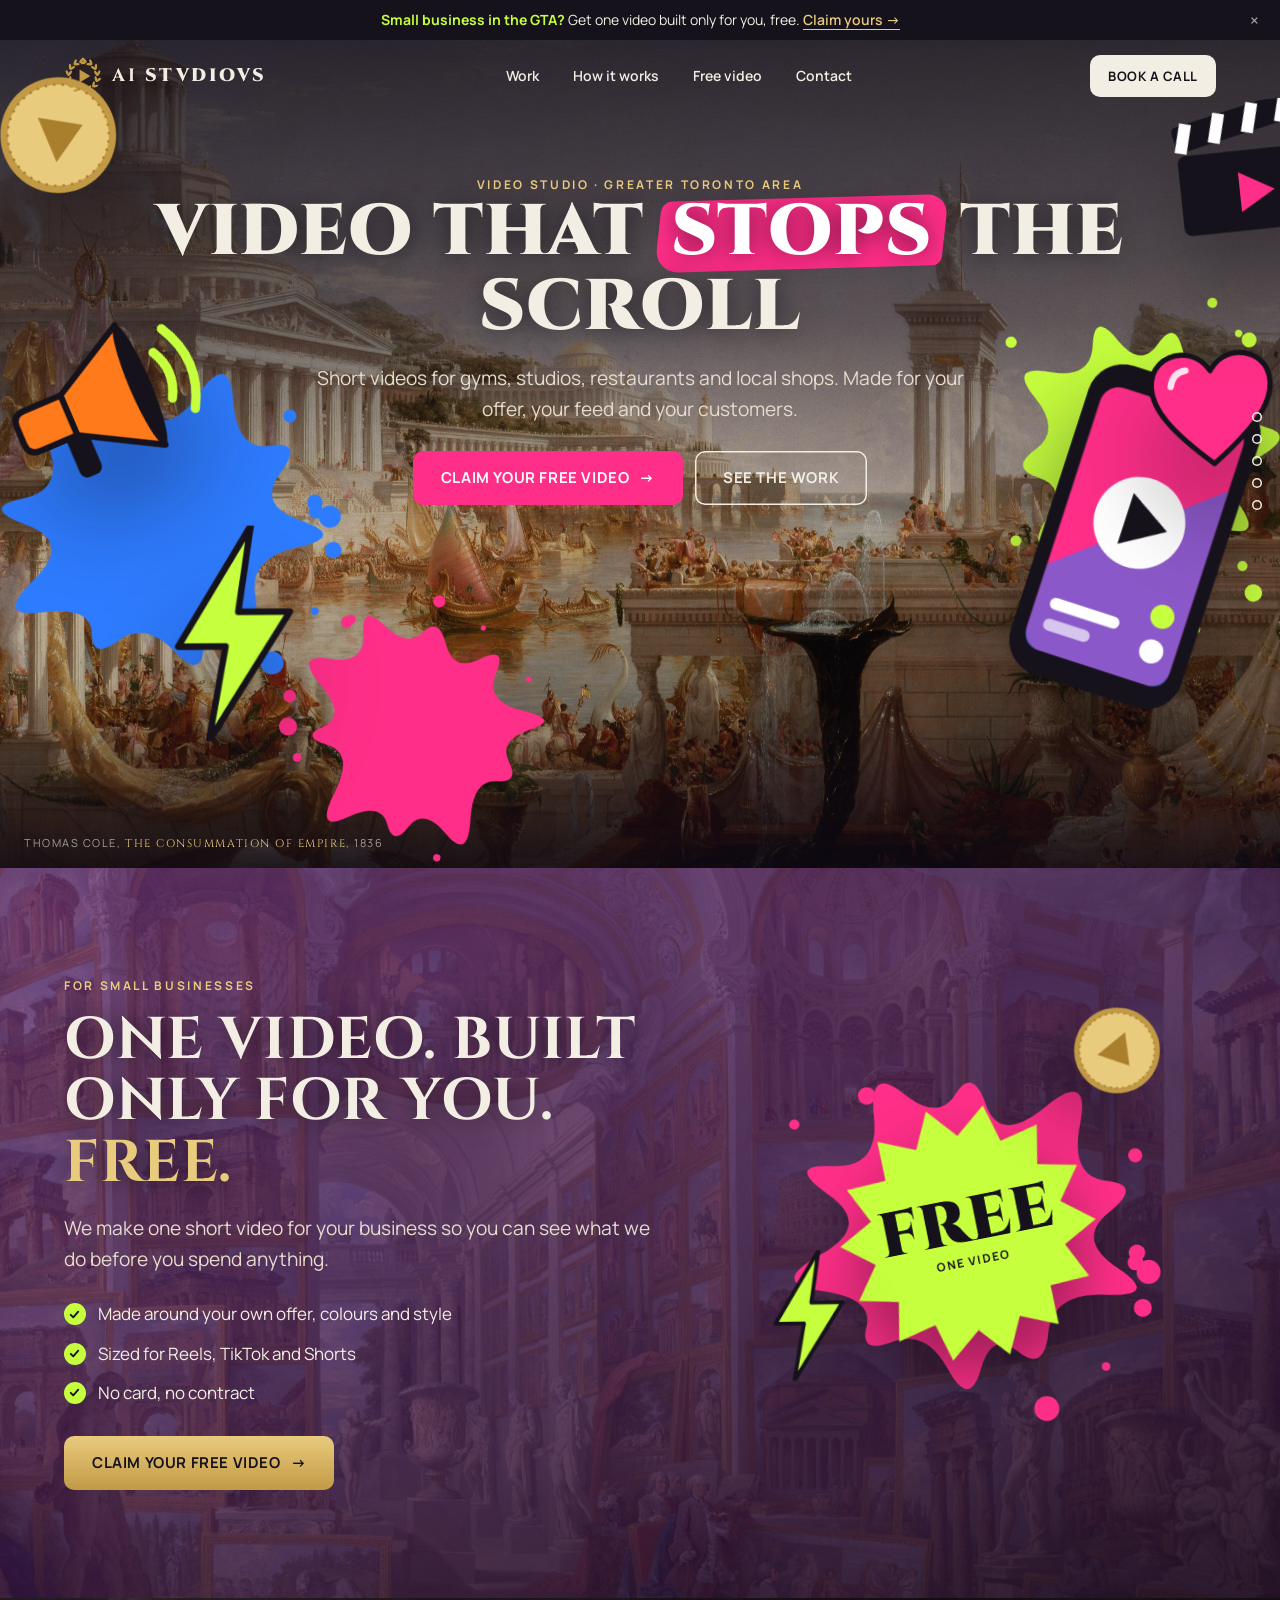
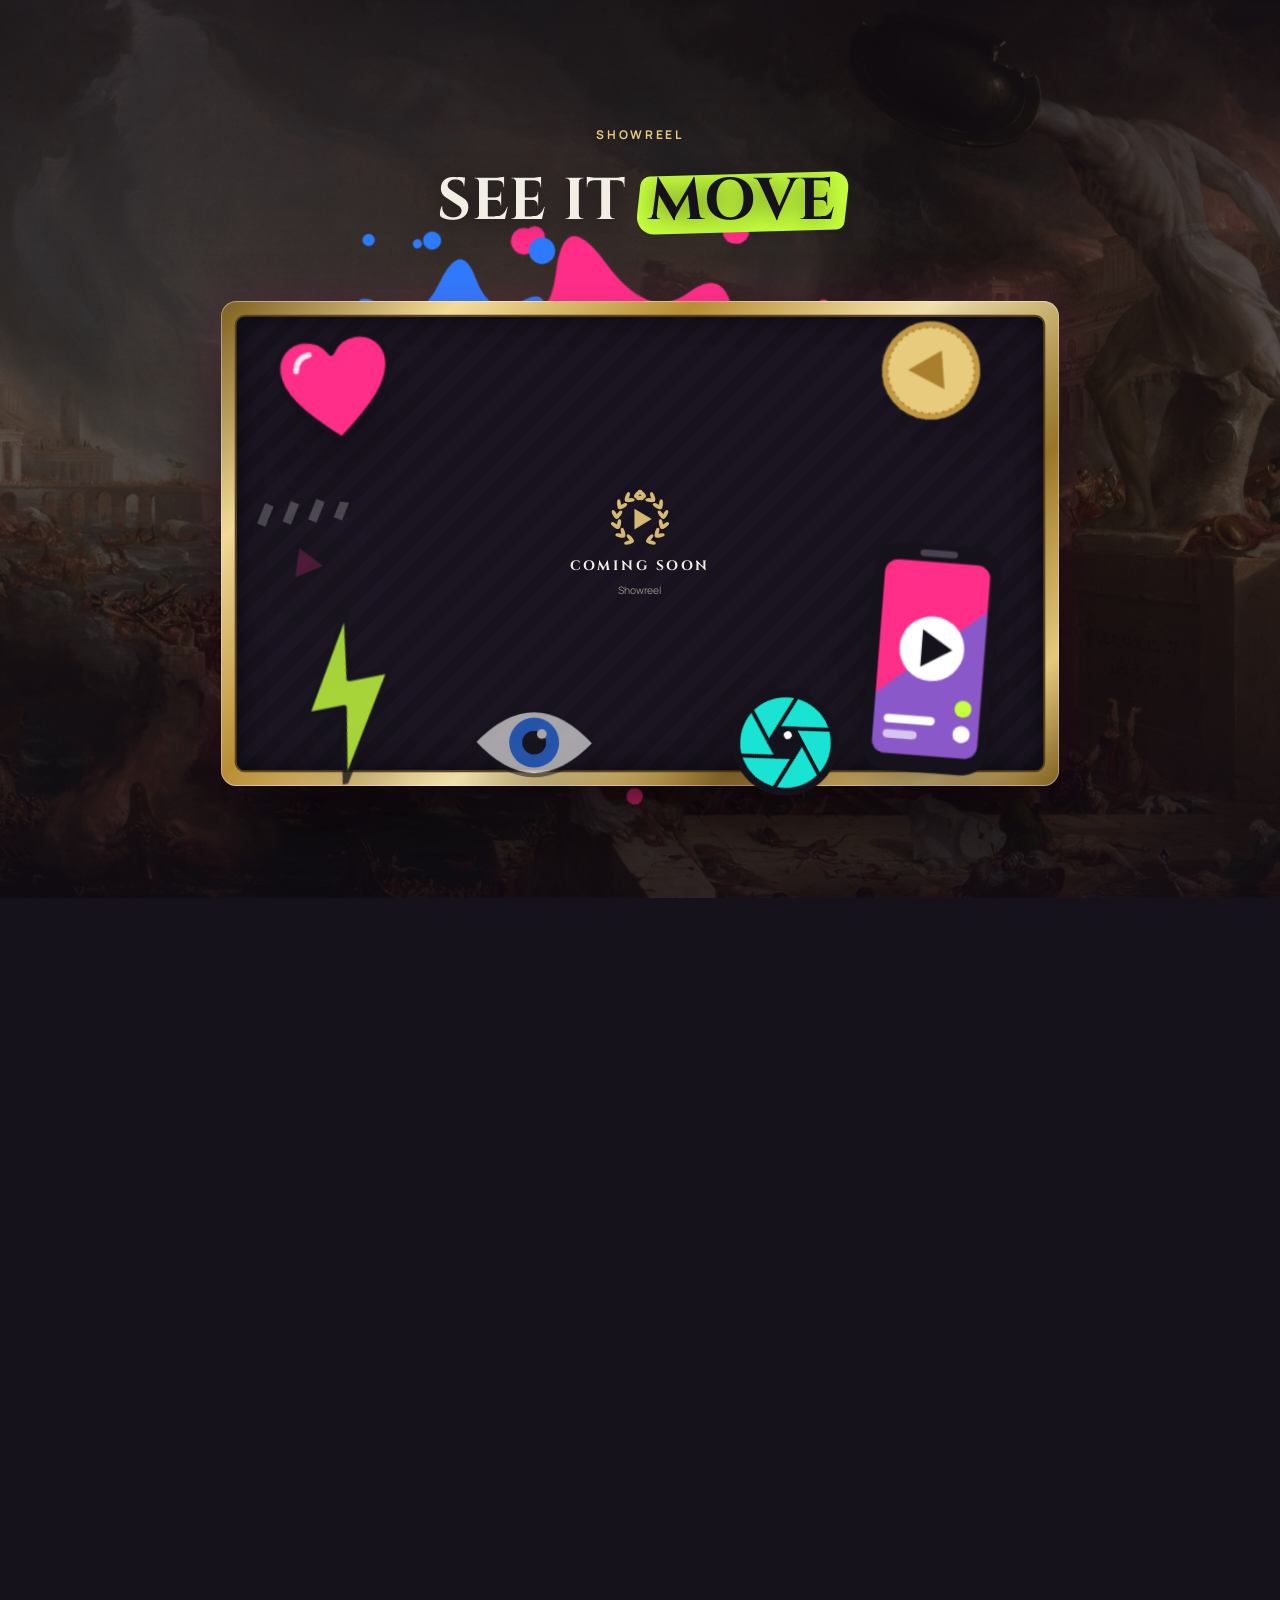
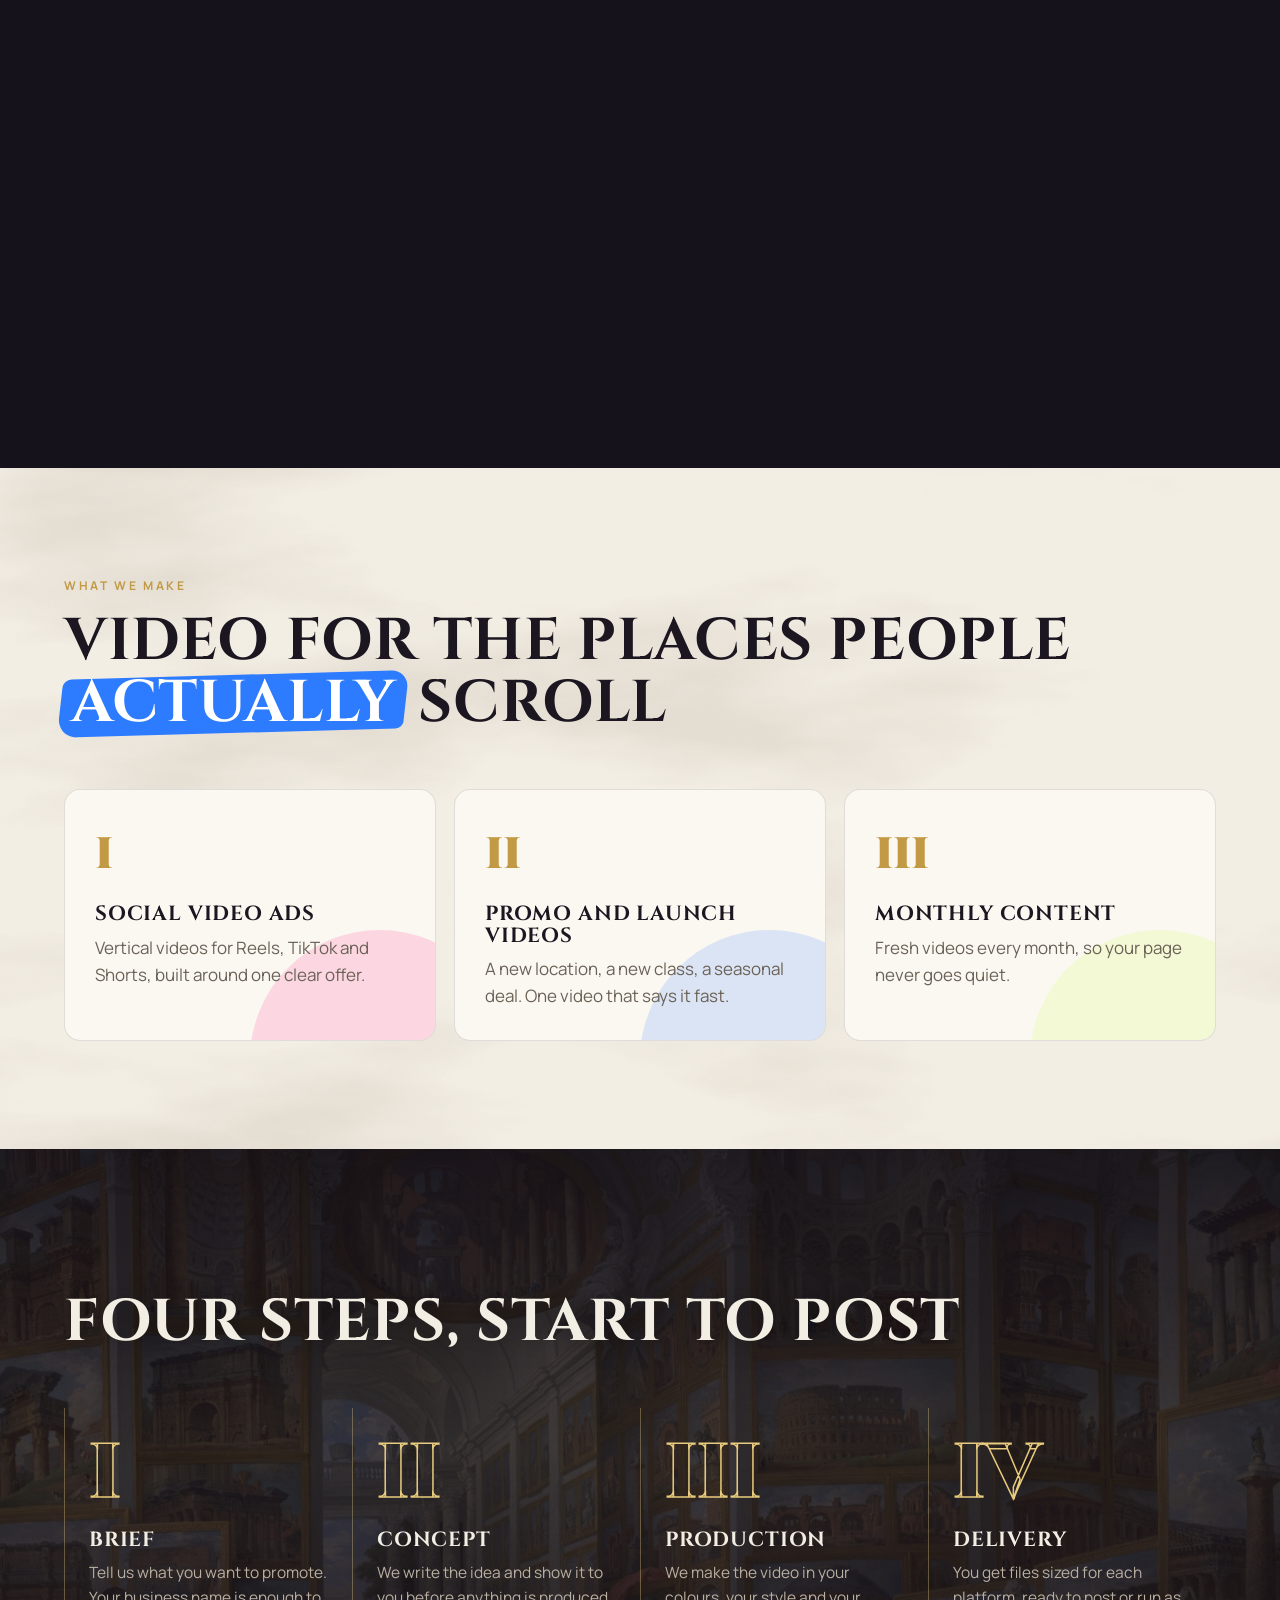
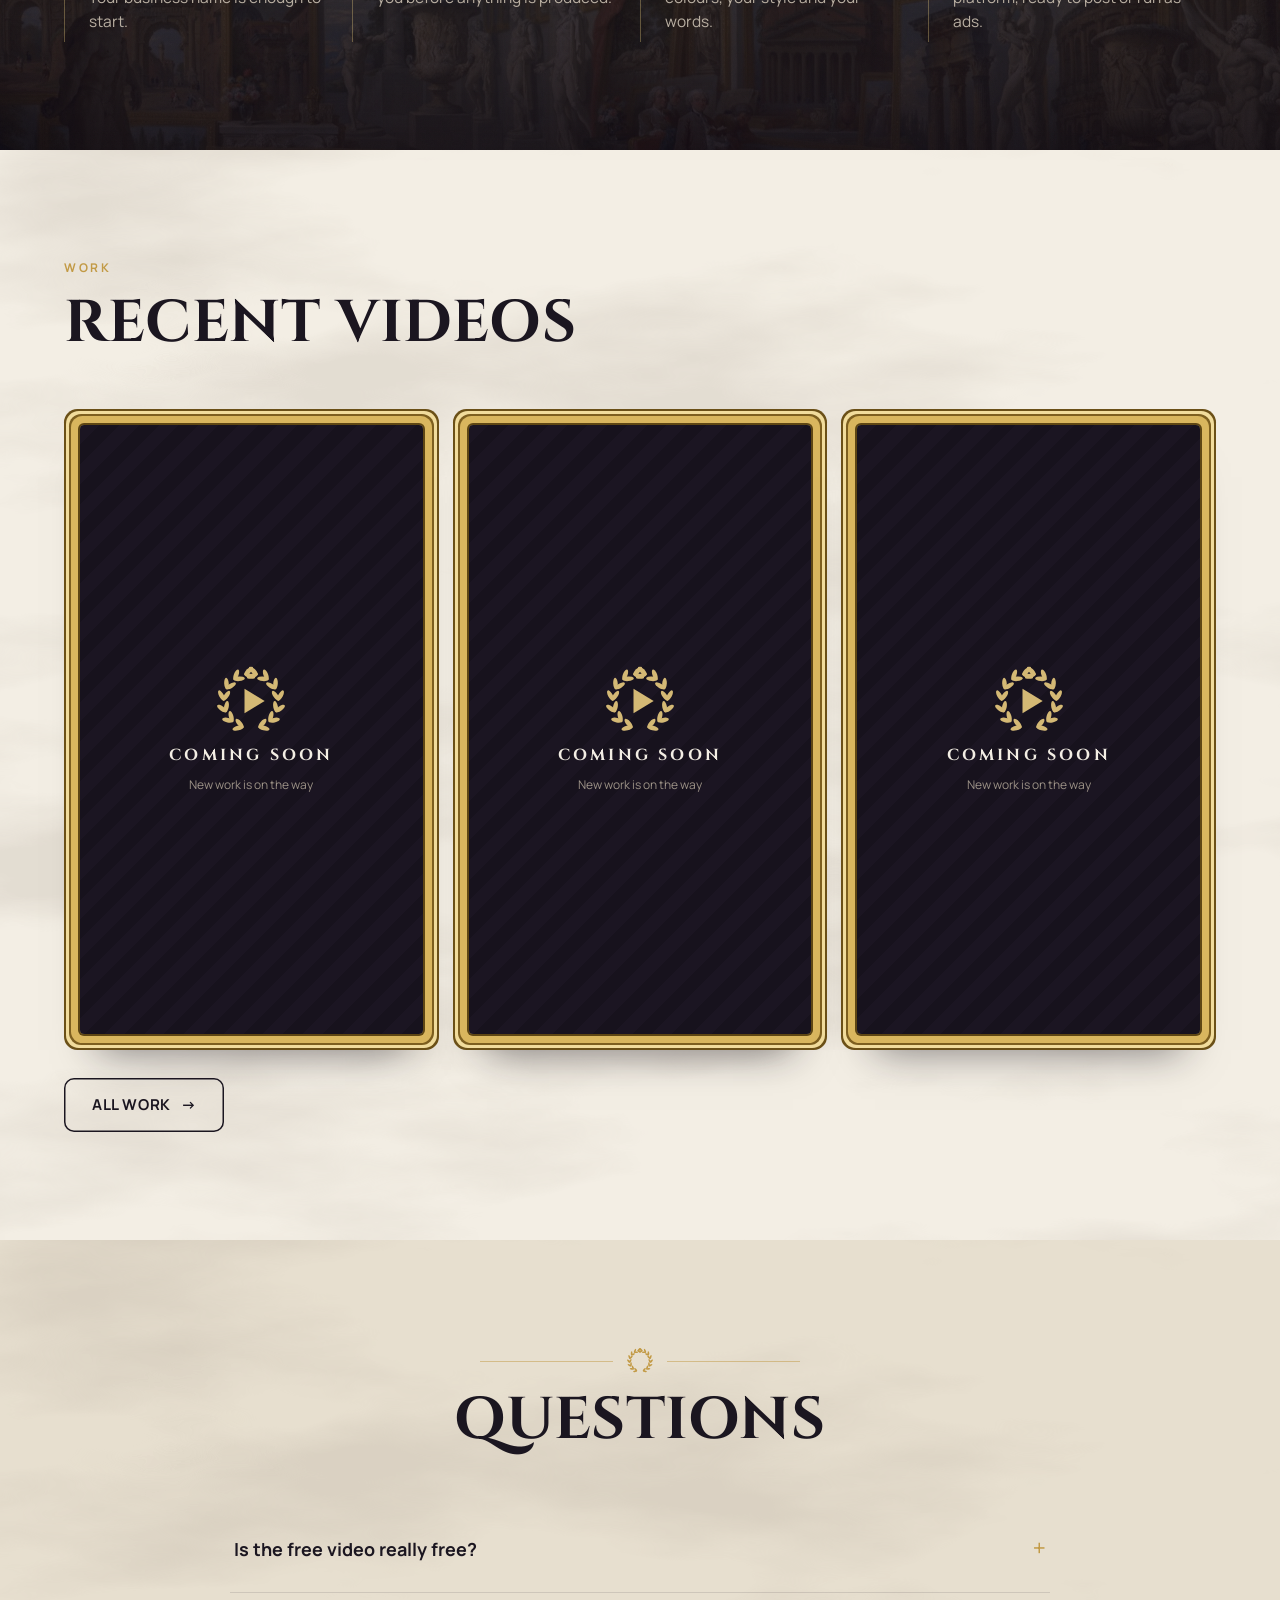
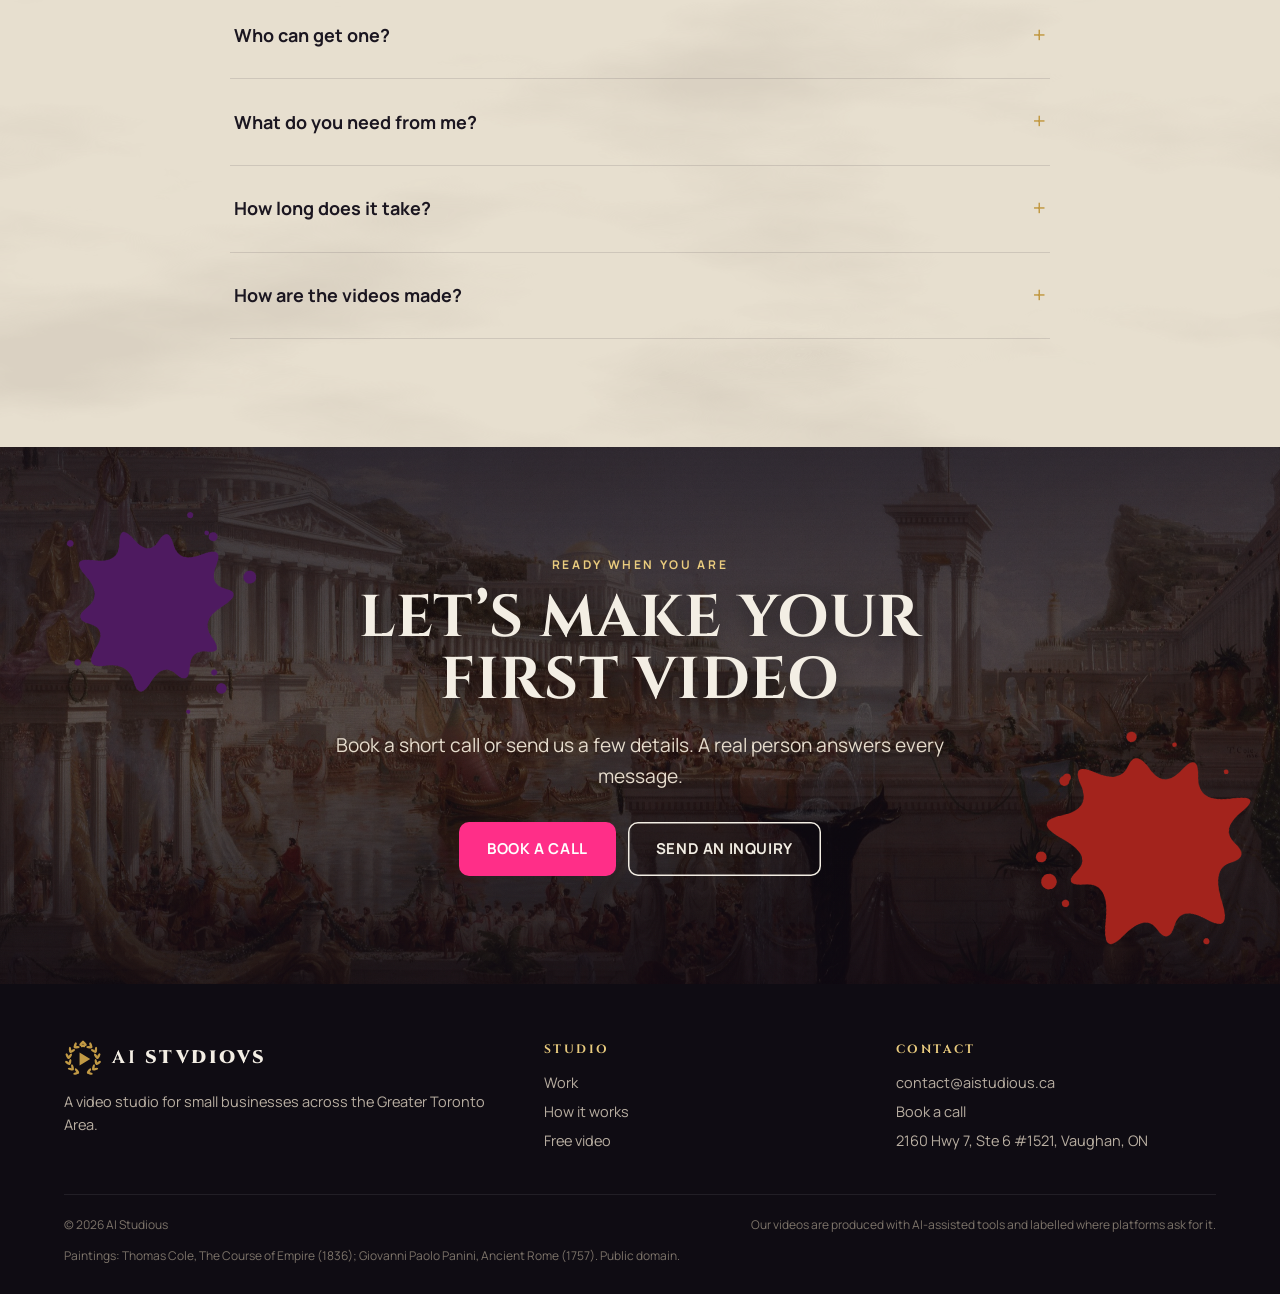
==== commit 8ae0de79: "New symbols, remove sneaker, fix pinned showreel" ====
--- a/index.html
+++ b/index.html
@@ -12,7 +12,7 @@
 <link rel="icon" href="favicon.svg" type="image/svg+xml">
 <link rel="preconnect" href="https://fonts.googleapis.com"><link rel="preconnect" href="https://fonts.gstatic.com" crossorigin>
 <link href="https://fonts.googleapis.com/css2?family=Cinzel:wght@500;700;900&family=Manrope:wght@400;500;700&display=swap" rel="stylesheet">
-<link rel="stylesheet" href="styles.css">
+<link rel="stylesheet" href="styles.css?v=2611141629">
 <script type="application/ld+json">{"@context":"https://schema.org","@type":"ProfessionalService","name":"AI Studious","url":"https://aistudious.ca","email":"contact@aistudious.ca","areaServed":"Greater Toronto Area","description":"Video studio for small businesses in the Greater Toronto Area."}</script>
 </head>
 <body class="dark-top">
@@ -37,8 +37,9 @@
     <svg class="pop flat" color="#c6ff3d" style="--l:85;--t:60;--w:20;--dx:8;--dy:-16;--s1:1.8;--r1:24;--i:2" aria-hidden="true"><use href="art.svg#splash3"/></svg>
   </div>
   <div class="pops" style="--z:5">
-    <svg class="pop" style="--l:82;--t:80;--w:25;--ar:240/150;--dx:10;--dy:-26;--s0:1;--s1:2;--r0:-16;--r1:-36;--i:3" aria-hidden="true"><use href="art.svg#sneaker"/></svg>
-    <svg class="pop hide-m" style="--l:14;--t:50;--w:8;--dx:-12;--dy:-34;--s1:2.4;--r1:140;--i:4" aria-hidden="true"><use href="art.svg#ball"/></svg>
+    <svg class="pop" style="--l:83;--t:76;--w:10;--ar:80/140;--dx:10;--dy:-26;--s0:1;--s1:1.9;--r0:10;--r1:24;--i:3" aria-hidden="true"><use href="art.svg#phone"/></svg>
+    <svg class="pop hide-m" style="--l:89;--t:57;--w:6;--ar:100/94;--dx:10;--dy:-20;--s1:2.2;--r0:12;--r1:-14;--i:8" aria-hidden="true"><use href="art.svg#heart"/></svg>
+    <svg class="pop hide-m" style="--l:15;--t:62;--w:10;--ar:130/100;--dx:-12;--dy:-30;--s1:2;--r0:-14;--r1:-30;--i:4" aria-hidden="true"><use href="art.svg#megaphone"/></svg>
     <svg class="pop hide-m" style="--l:8;--t:30;--w:6;--dx:-6;--dy:-30;--s1:2;--r1:-40;--i:5" aria-hidden="true"><use href="art.svg#coin"/></svg>
     <svg class="pop" style="--l:24;--t:84;--w:6;--ar:60/100;--dx:-10;--dy:-20;--s1:2.2;--r0:-14;--r1:10;--i:6" aria-hidden="true"><use href="art.svg#bolt"/></svg>
     <svg class="pop hide-m" style="--l:92;--t:34;--w:8;--ar:120/100;--dx:10;--dy:-30;--s1:2;--r0:10;--r1:-18;--i:7" aria-hidden="true"><use href="art.svg#clapper"/></svg>
@@ -77,8 +78,10 @@
     <h2>See it <span class="hl lime">move</span></h2>
     <div class="screen"><div class="vslot" data-slot="reel" data-inline></div></div>
     <div class="pops">
-      <svg class="pop fade" style="--l:50;--t:60;--w:20;--ar:240/150;--dx:44;--dy:30;--s0:0.2;--s1:2.1;--r0:20;--r1:-24;--o:1.2" aria-hidden="true"><use href="art.svg#sneaker"/></svg>
-      <svg class="pop fade" style="--l:50;--t:60;--w:8;--dx:-46;--dy:-32;--s0:0.2;--s1:2.6;--r1:220;--o:1.8" aria-hidden="true"><use href="art.svg#ball"/></svg>
+      <svg class="pop fade" style="--l:50;--t:60;--w:9;--ar:80/140;--dx:44;--dy:26;--s0:0.2;--s1:2.1;--r0:-10;--r1:18;--o:1.2" aria-hidden="true"><use href="art.svg#phone"/></svg>
+      <svg class="pop fade hide-m" style="--l:50;--t:60;--w:7;--dx:22;--dy:44;--s0:0.2;--s1:2.2;--r1:120;--o:2.1" aria-hidden="true"><use href="art.svg#aperture"/></svg>
+      <svg class="pop fade hide-m" style="--l:50;--t:60;--w:9;--ar:120/84;--dx:-16;--dy:44;--s0:0.2;--s1:2;--r0:10;--r1:-8;--o:3" aria-hidden="true"><use href="art.svg#eye"/></svg>
+      <svg class="pop fade" style="--l:50;--t:60;--w:7;--ar:100/94;--dx:-46;--dy:-32;--s0:0.2;--s1:2.4;--r0:-30;--r1:14;--o:1.8" aria-hidden="true"><use href="art.svg#heart"/></svg>
       <svg class="pop fade" style="--l:50;--t:60;--w:6;--dx:44;--dy:-36;--s0:0.2;--s1:2.4;--r1:-120;--o:2.4" aria-hidden="true"><use href="art.svg#coin"/></svg>
       <svg class="pop fade" style="--l:50;--t:60;--w:6;--ar:60/100;--dx:-44;--dy:34;--s0:0.2;--s1:2.4;--r0:-40;--r1:16;--o:2.8" aria-hidden="true"><use href="art.svg#bolt"/></svg>
       <svg class="pop fade hide-m" style="--l:50;--t:60;--w:9;--ar:120/100;--dx:-50;--dy:2;--s0:0.2;--s1:1.8;--r0:30;--r1:-14;--o:3.4" aria-hidden="true"><use href="art.svg#clapper"/></svg>
@@ -147,5 +150,5 @@
 <div><h4>Contact</h4><ul><li><a data-email></a></li><li><a data-calendly href="contact.html">Book a call</a></li><li>2160 Hwy 7, Ste 6 #1521, Vaughan, ON</li></ul></div>
 </div><div class="foot-base"><span>&copy; 2026 AI Studious</span><span>Our videos are produced with AI-assisted tools and labelled where platforms ask for it.</span><span>Paintings: Thomas Cole, The Course of Empire (1836); Giovanni Paolo Panini, Ancient Rome (1757). Public domain.</span></div></div></footer>
 <dialog id="lightbox"><button class="lb-x" aria-label="Close">&times;</button><div class="lb-body"></div></dialog>
-<script src="config.js"></script><script src="main.js" defer></script>
+<script src="config.js?v=2611141629"></script><script src="main.js?v=2611141629" defer></script>
 </body></html>
--- a/styles.css
+++ b/styles.css
@@ -223,8 +223,8 @@
 .painted::after{content:"";position:absolute;inset:0;z-index:-1;pointer-events:none;opacity:.22;mix-blend-mode:overlay;background:url("data:image/svg+xml,%3Csvg xmlns='http://www.w3.org/2000/svg' width='240' height='240'%3E%3Cfilter id='g'%3E%3CfeTurbulence type='fractalNoise' baseFrequency='.9' numOctaves='2' stitchTiles='stitch'/%3E%3CfeColorMatrix values='0 0 0 0 .5 0 0 0 0 .5 0 0 0 0 .5 0 0 0 1 0'/%3E%3C/filter%3E%3Crect width='100%25' height='100%25' filter='url(%23g)'/%3E%3C/svg%3E"),radial-gradient(120% 90% at 50% 40%,transparent 55%,rgba(8,4,10,.75) 100%);background-blend-mode:normal}
 .s-hero{background:linear-gradient(180deg,rgba(14,9,18,.84) 0,rgba(14,9,18,.62) 34%,rgba(14,9,18,.2) 60%,rgba(14,9,18,.28) 80%,rgba(14,9,18,.88) 100%)}
 .s-dark{background:linear-gradient(180deg,rgba(14,9,18,.82),rgba(14,9,18,.66) 50%,rgba(14,9,18,.86))}
-.s-darker{background:linear-gradient(180deg,rgba(14,9,18,.93),rgba(14,9,18,.86) 50%,rgba(14,9,18,.94))}
-.s-purple{background:linear-gradient(160deg,rgba(104,36,124,.84),rgba(60,18,76,.9) 50%,rgba(26,8,34,.95))}
+.s-darker{background:linear-gradient(180deg,rgba(14,9,18,.84),rgba(14,9,18,.7) 50%,rgba(14,9,18,.88))}
+.s-purple{background:linear-gradient(160deg,rgba(104,36,124,.6),rgba(60,18,76,.7) 50%,rgba(26,8,34,.86))}
 .painted .lead{color:#E6DCCD}.painted .eyebrow{color:var(--gold2)}
 .painted h1,.painted h2{text-shadow:0 2px 24px rgba(8,4,10,.55)}
 .hero.painted{background:var(--ink)}
@@ -234,6 +234,7 @@
 .page-hero.painted{margin-top:-72px;padding-top:calc(72px + clamp(60px,10vh,120px))}
 .offer.painted,.cta.painted{background:var(--ink)}
 .pin-inner.painted{overflow:clip}
+@media (prefers-reduced-motion:no-preference){.pin-inner.painted{position:sticky}}
 .dark-top .head:not(.solid) .burger{color:var(--marble)}
 .painted .st{border-left-color:rgba(233,203,126,.35)}
 /* gilded frames: videos hang like paintings in a gallery */
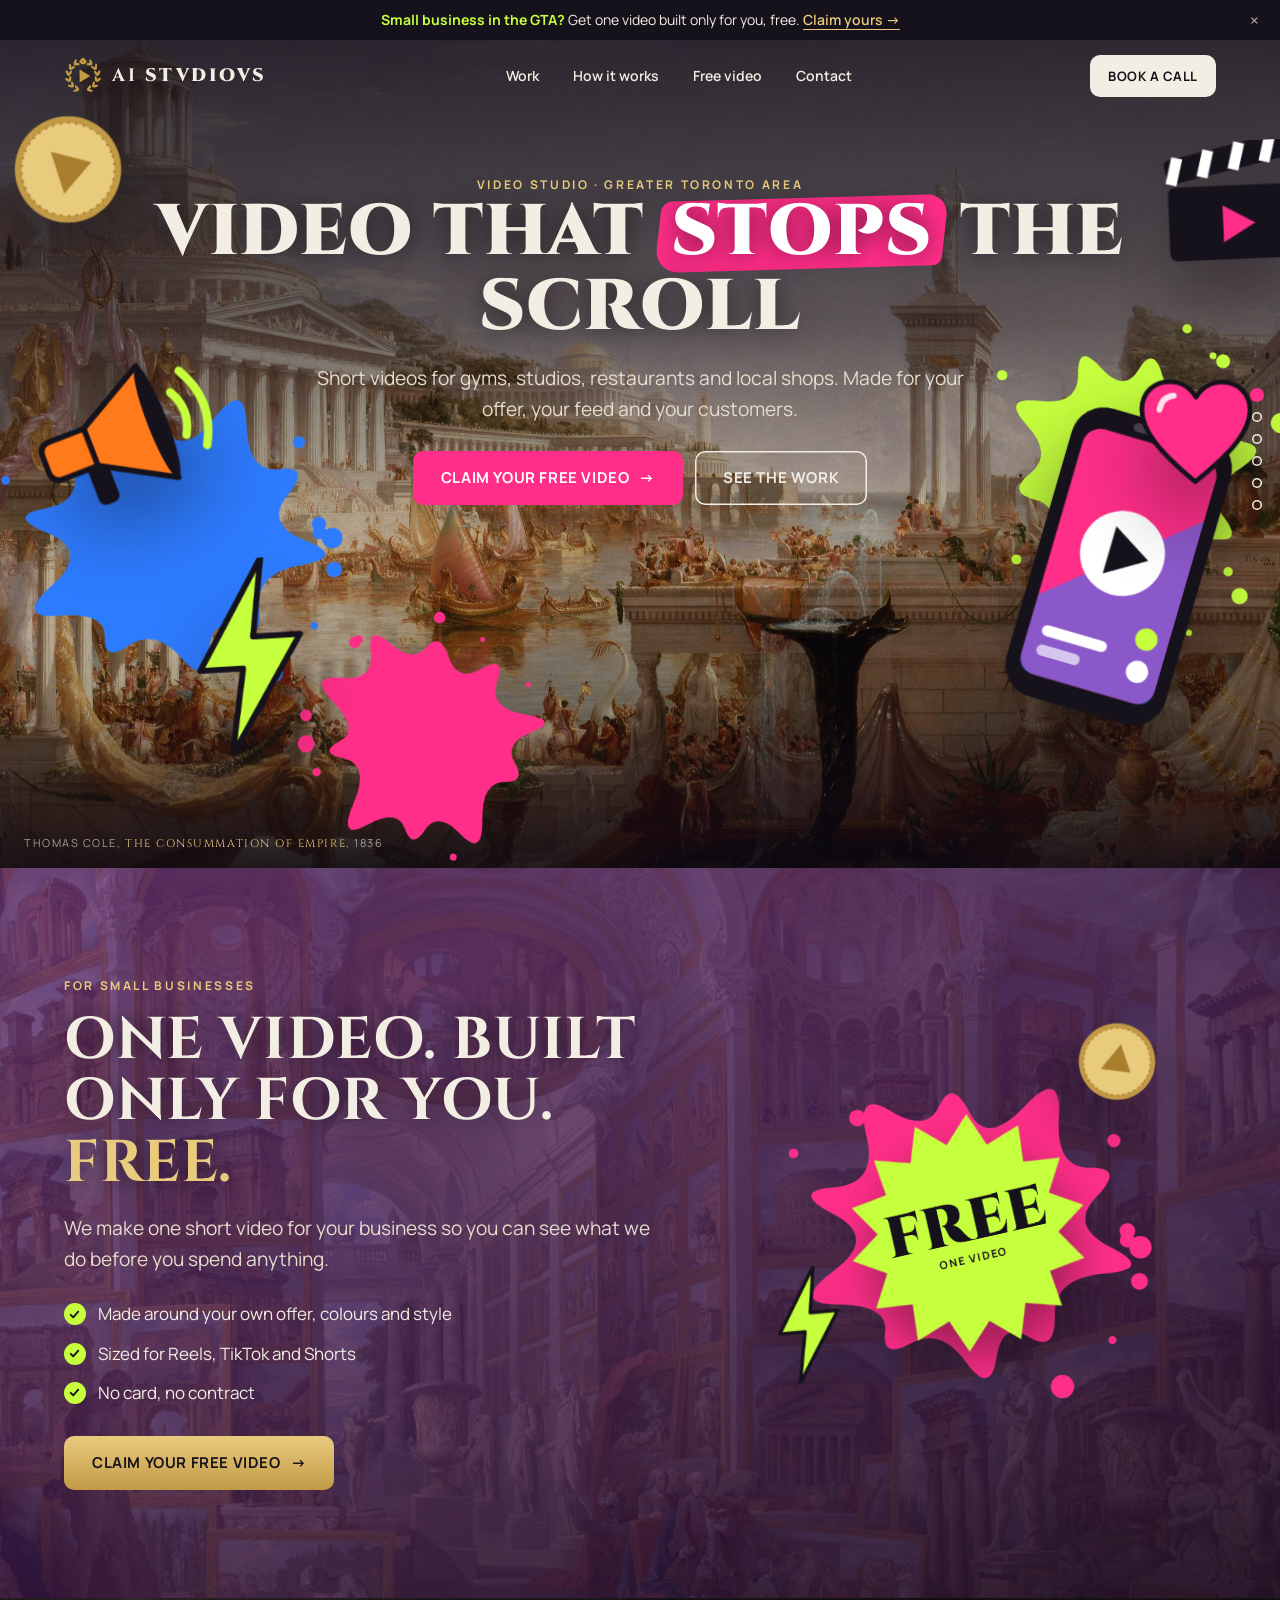
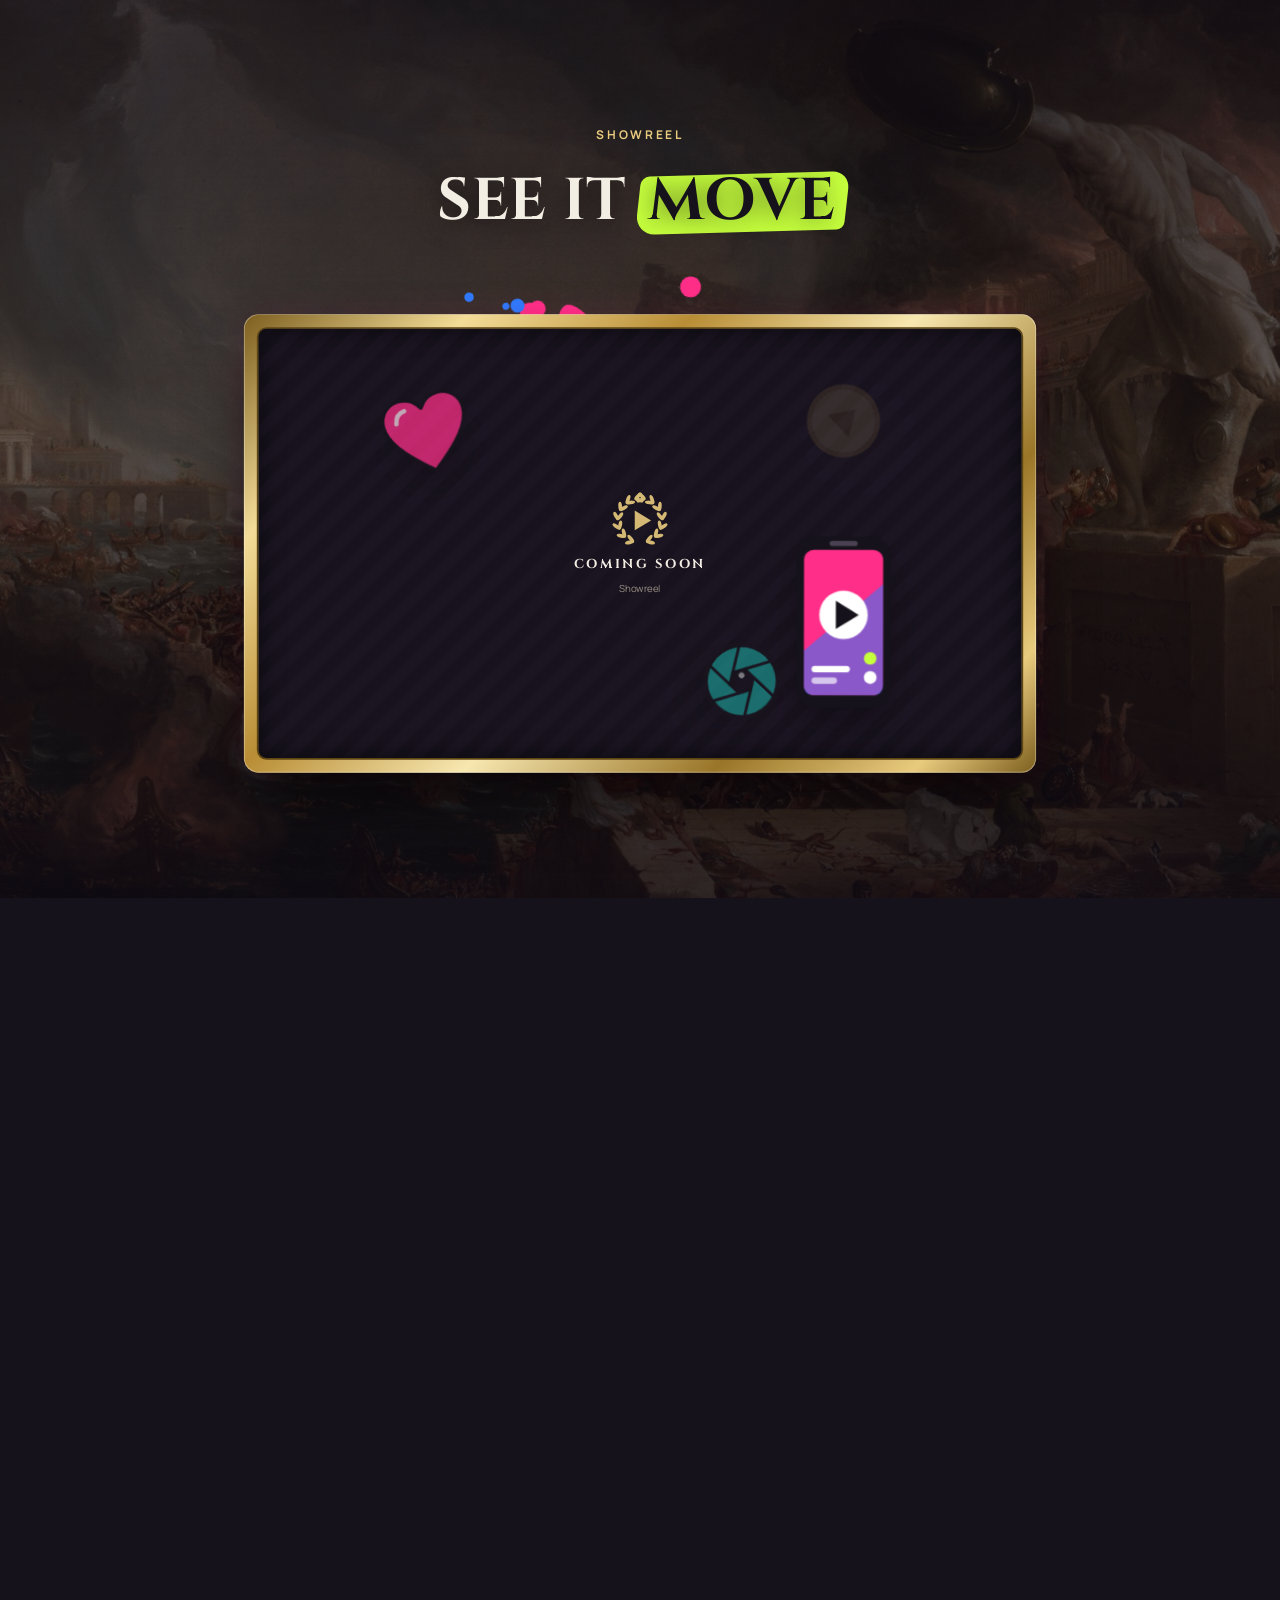
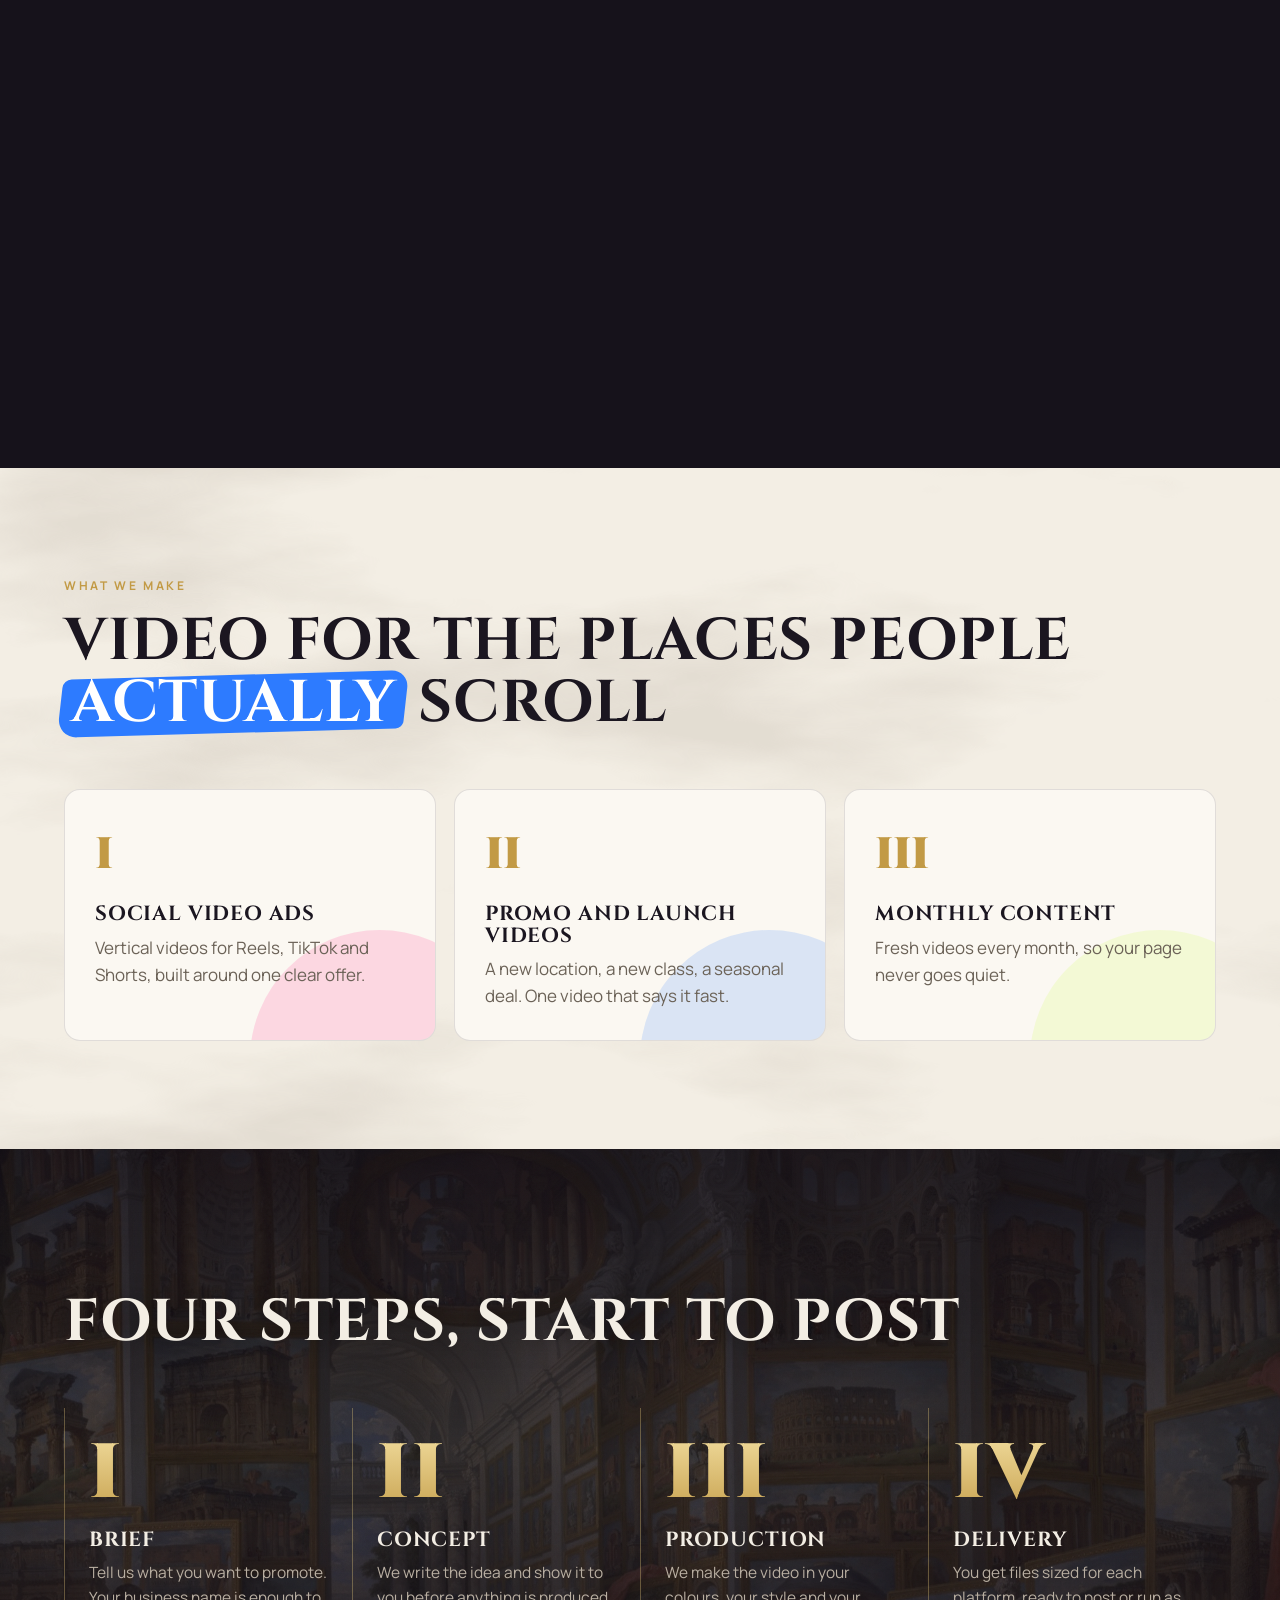
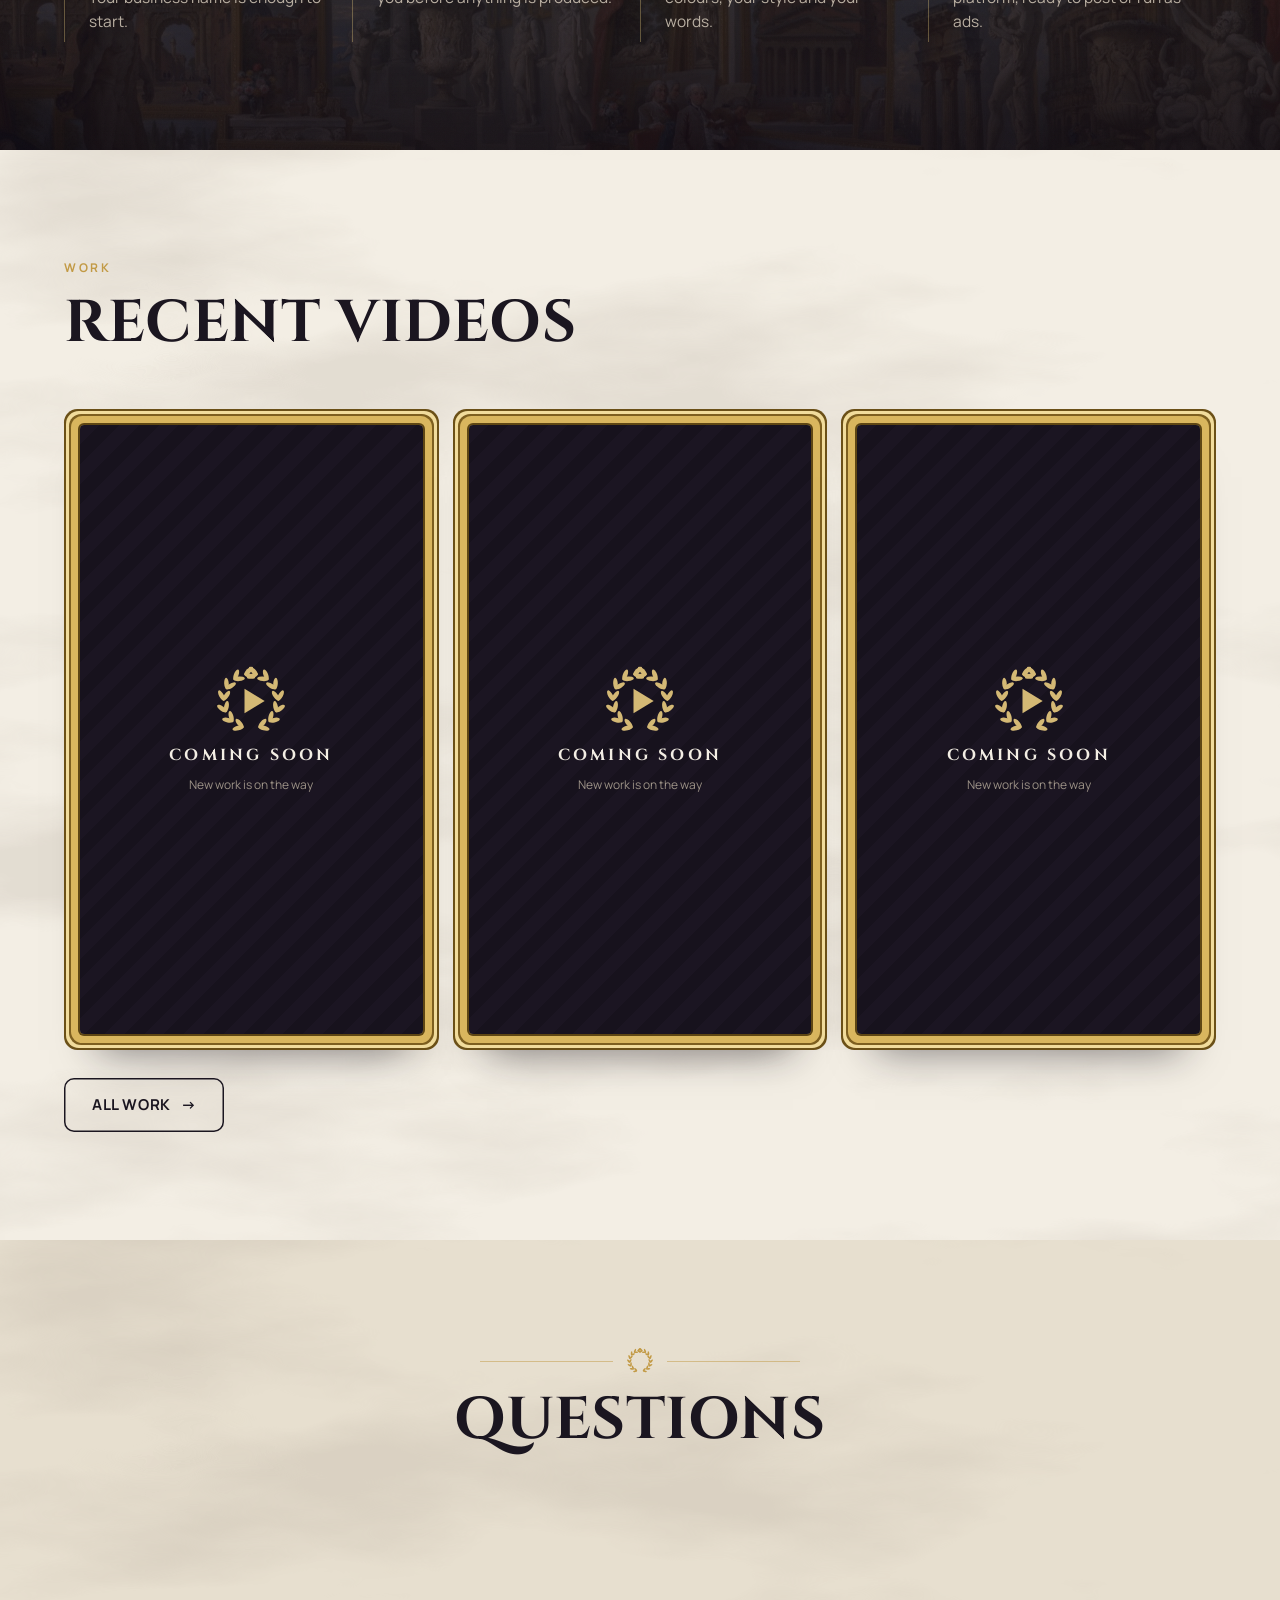
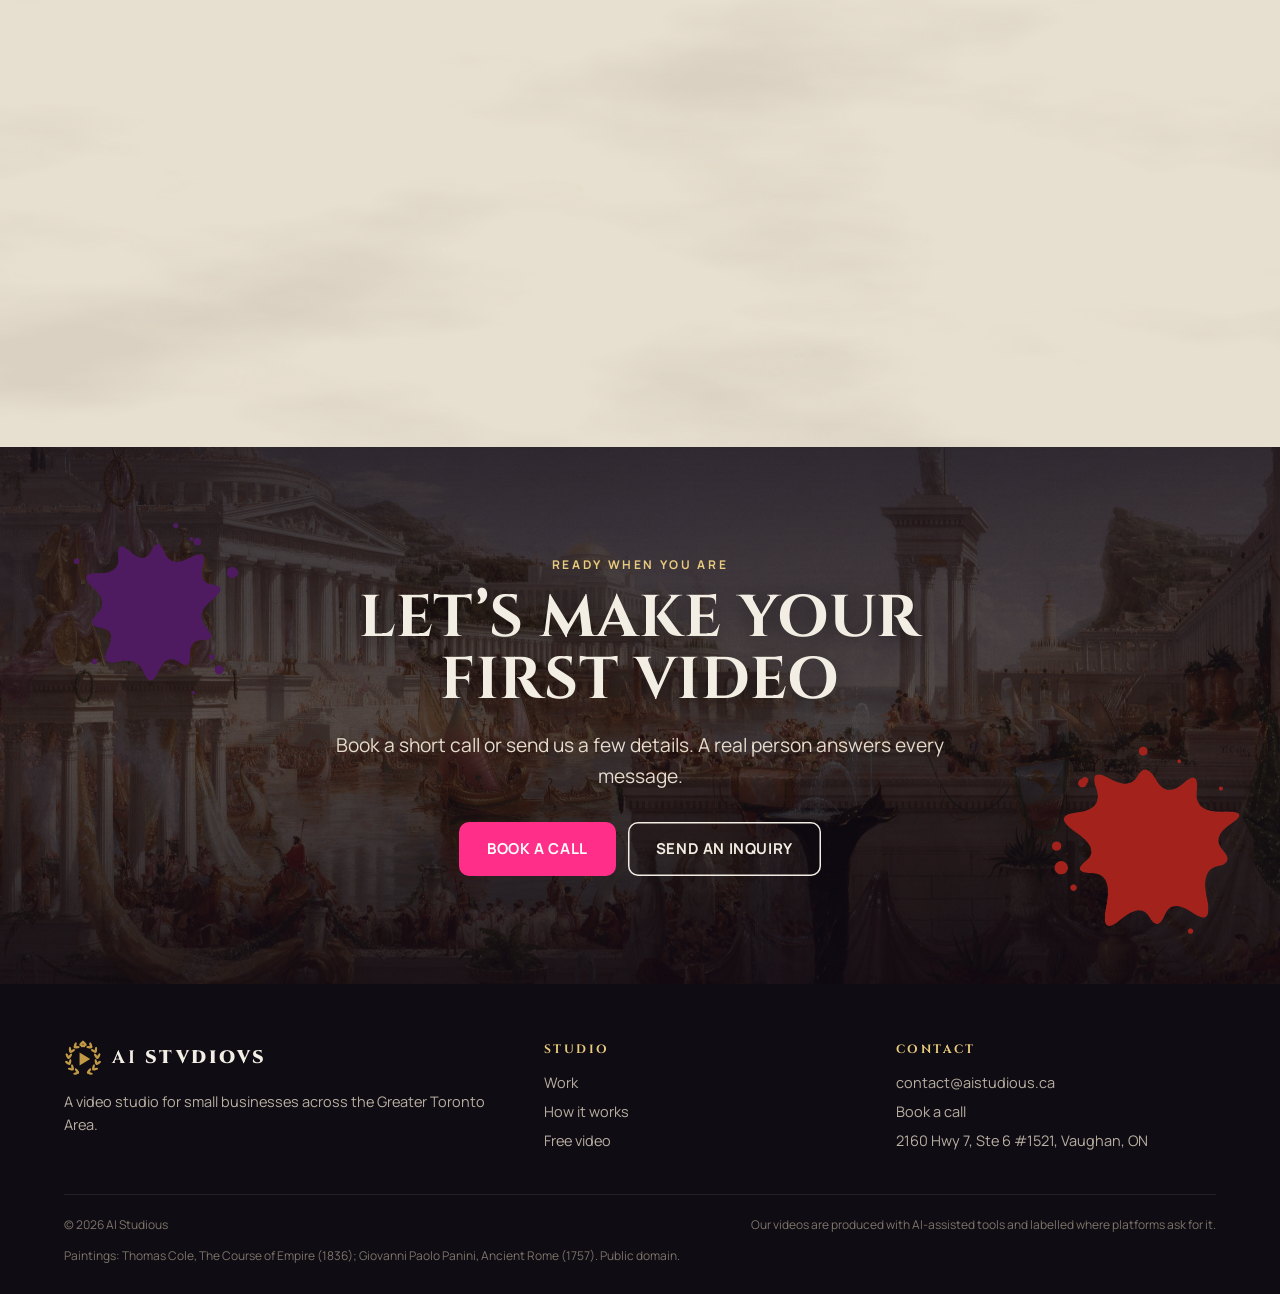
==== commit d71a3c18: "Social images, numeral fix" ====
--- a/index.html
+++ b/index.html
@@ -12,7 +12,7 @@
 <link rel="icon" href="favicon.svg" type="image/svg+xml">
 <link rel="preconnect" href="https://fonts.googleapis.com"><link rel="preconnect" href="https://fonts.gstatic.com" crossorigin>
 <link href="https://fonts.googleapis.com/css2?family=Cinzel:wght@500;700;900&family=Manrope:wght@400;500;700&display=swap" rel="stylesheet">
-<link rel="stylesheet" href="styles.css?v=2611141629">
+<link rel="stylesheet" href="styles.css?v=2611141803">
 <script type="application/ld+json">{"@context":"https://schema.org","@type":"ProfessionalService","name":"AI Studious","url":"https://aistudious.ca","email":"contact@aistudious.ca","areaServed":"Greater Toronto Area","description":"Video studio for small businesses in the Greater Toronto Area."}</script>
 </head>
 <body class="dark-top">
@@ -150,5 +150,5 @@
 <div><h4>Contact</h4><ul><li><a data-email></a></li><li><a data-calendly href="contact.html">Book a call</a></li><li>2160 Hwy 7, Ste 6 #1521, Vaughan, ON</li></ul></div>
 </div><div class="foot-base"><span>&copy; 2026 AI Studious</span><span>Our videos are produced with AI-assisted tools and labelled where platforms ask for it.</span><span>Paintings: Thomas Cole, The Course of Empire (1836); Giovanni Paolo Panini, Ancient Rome (1757). Public domain.</span></div></div></footer>
 <dialog id="lightbox"><button class="lb-x" aria-label="Close">&times;</button><div class="lb-body"></div></dialog>
-<script src="config.js?v=2611141629"></script><script src="main.js?v=2611141629" defer></script>
+<script src="config.js?v=2611141803"></script><script src="main.js?v=2611141803" defer></script>
 </body></html>
--- a/styles.css
+++ b/styles.css
@@ -148,7 +148,7 @@
 .card h3{margin:14px 0 8px}.card p{color:var(--muted);position:relative;z-index:1}
 .steps4{display:grid;grid-template-columns:repeat(4,1fr);gap:0;counter-reset:s}
 .st{padding:28px 24px 8px;border-left:1px solid rgba(233,203,126,.25)}
-.st .num{font-family:var(--display);font-weight:900;font-size:clamp(48px,6vw,84px);line-height:1;color:transparent;-webkit-text-stroke:1.5px var(--gold2)}
+.st .num{font-family:var(--display);font-weight:900;font-size:clamp(48px,6vw,84px);line-height:1;color:var(--gold2);letter-spacing:.04em;background:linear-gradient(180deg,#F6E3A6,#C29A45);-webkit-background-clip:text;background-clip:text;-webkit-text-fill-color:transparent}
 .st:hover .num{color:var(--gold2)}.st .num{transition:color .4s}
 .st h3{margin:18px 0 8px}.st p{color:#B9AFA2;font-size:15.5px}
 .grid3{display:grid;grid-template-columns:repeat(3,1fr);gap:18px}
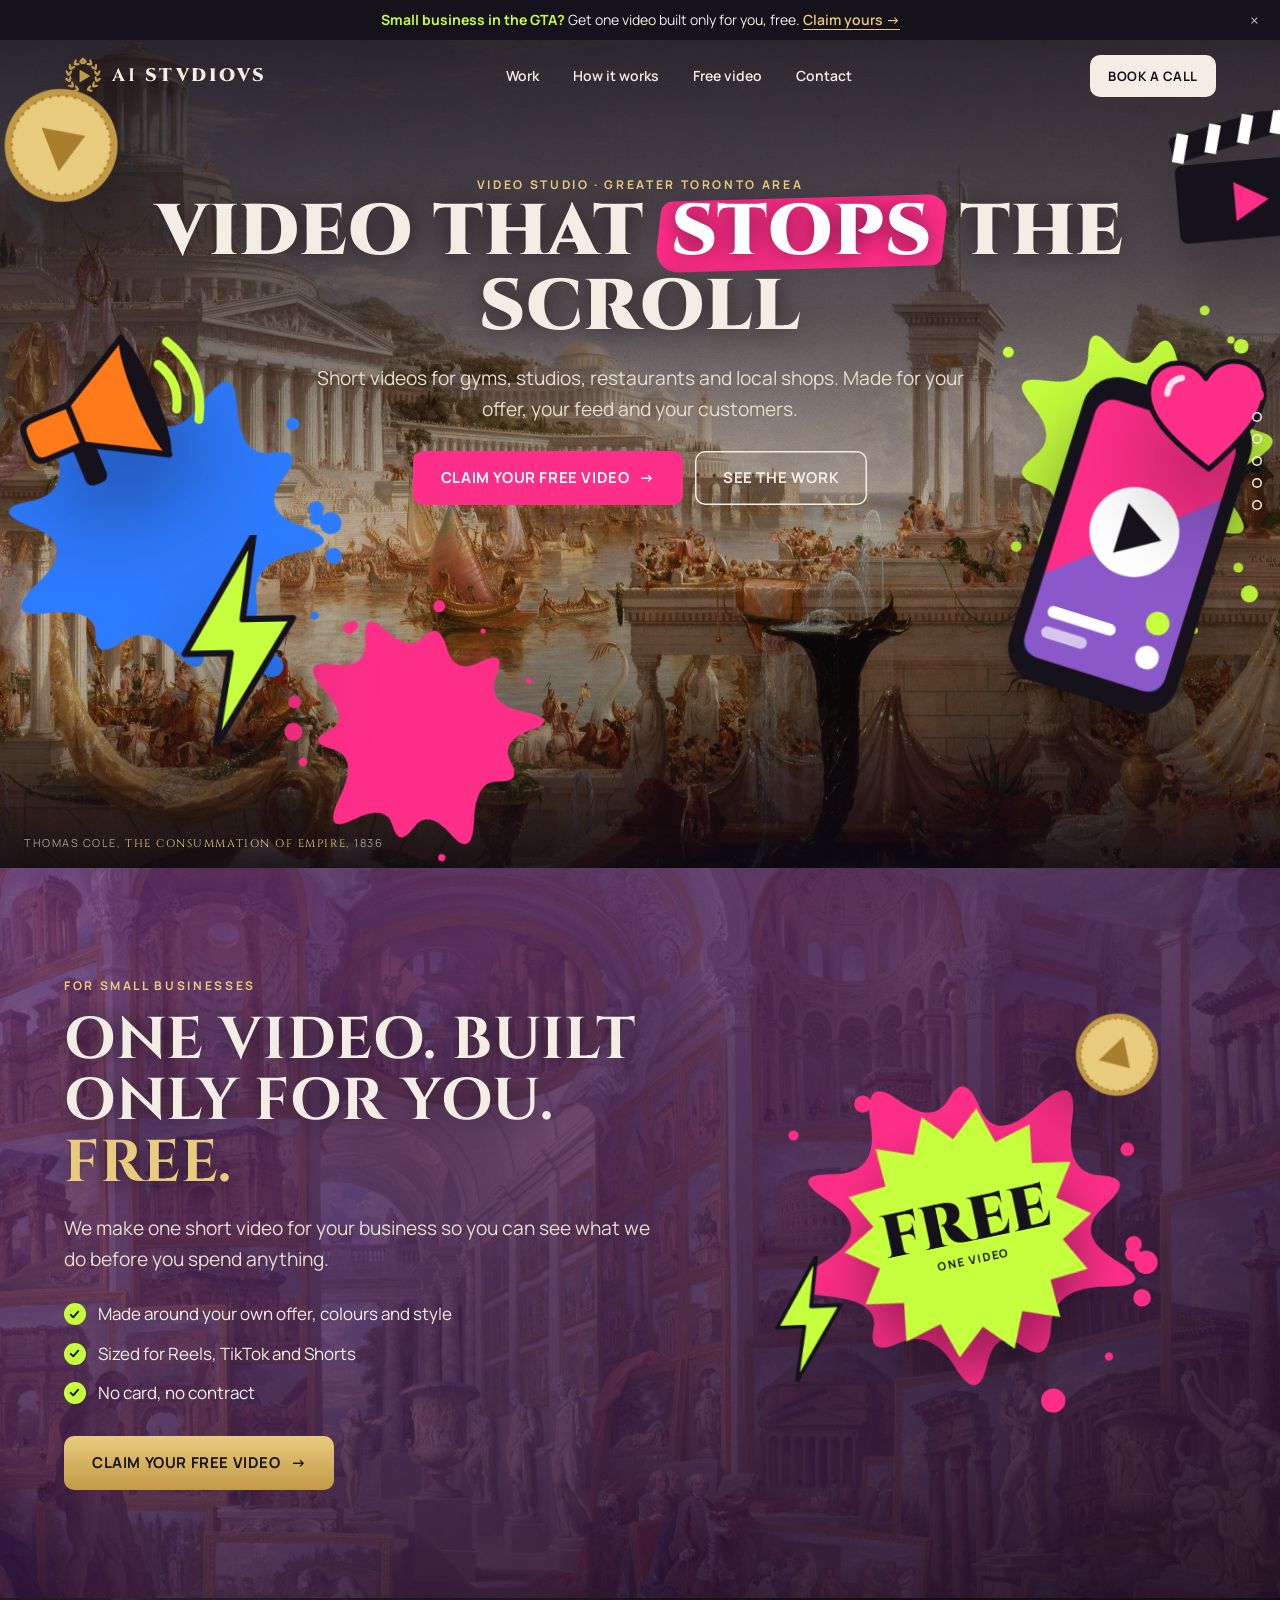
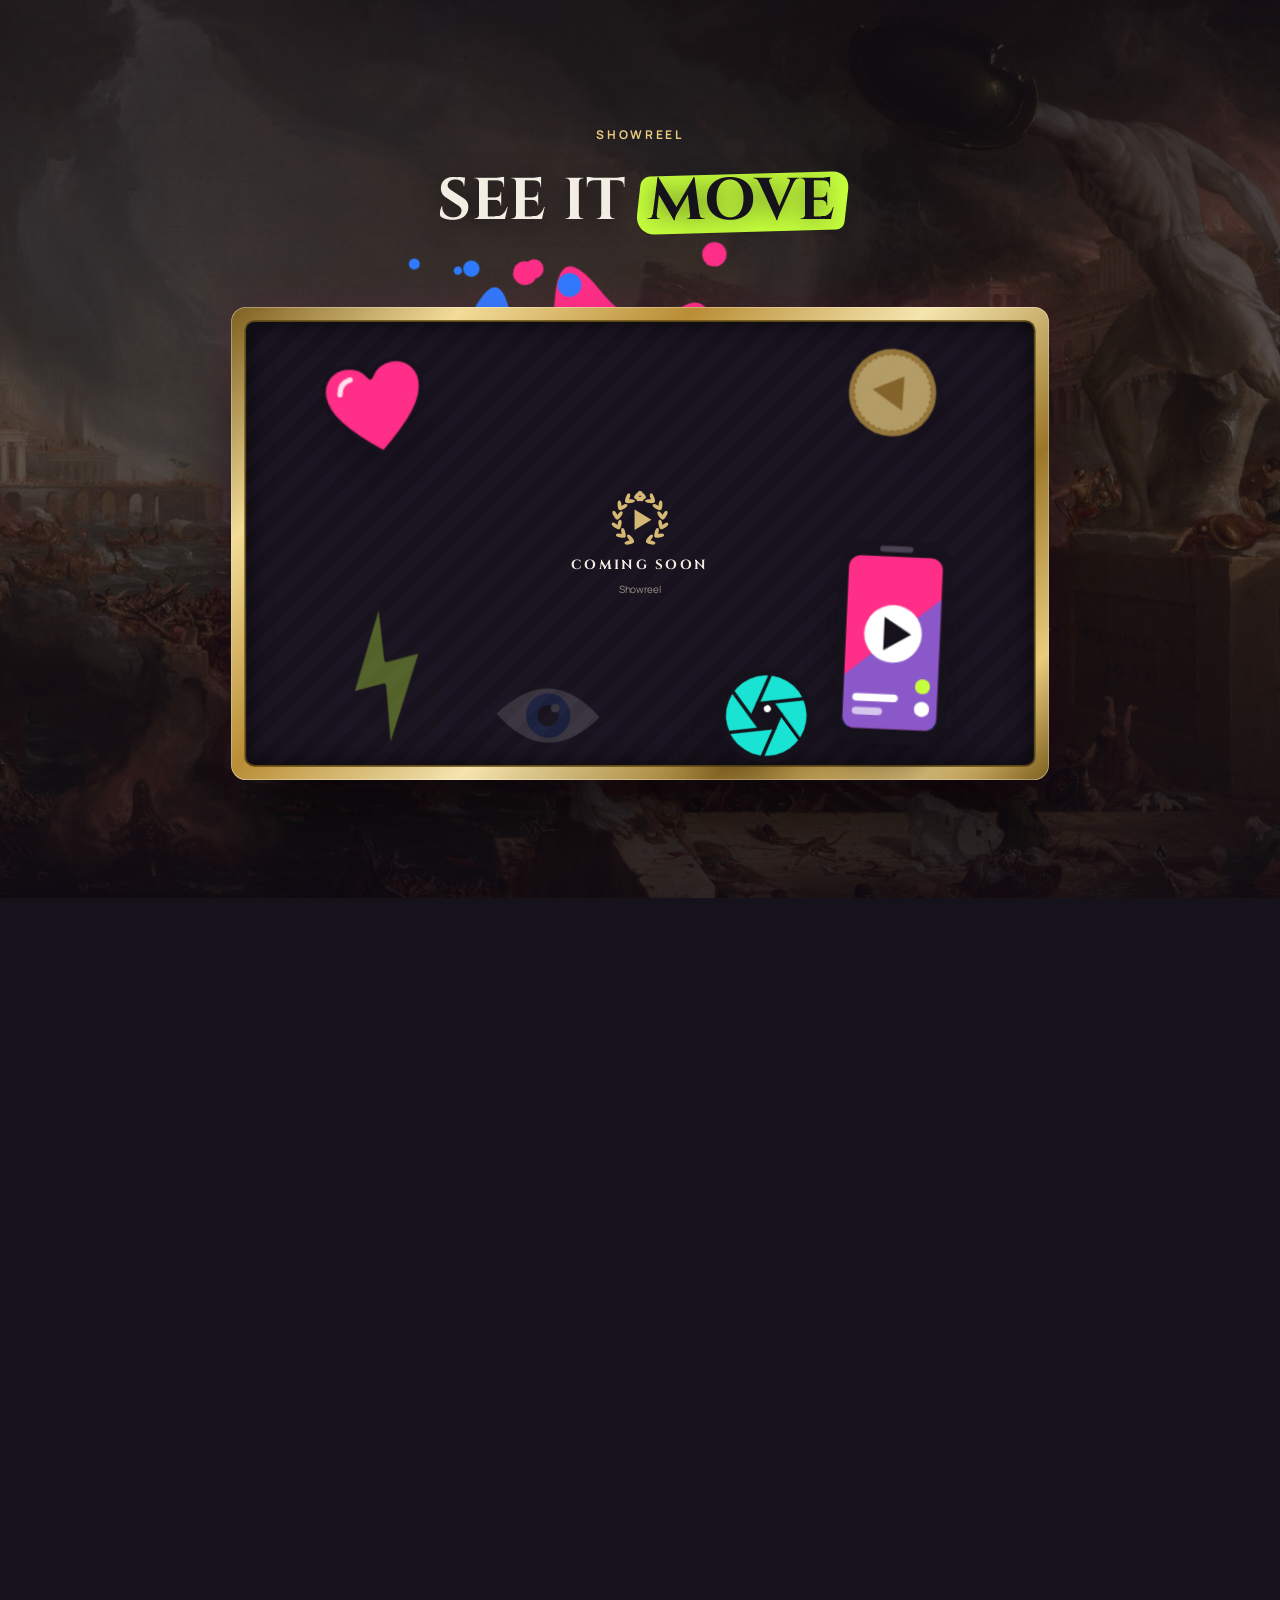
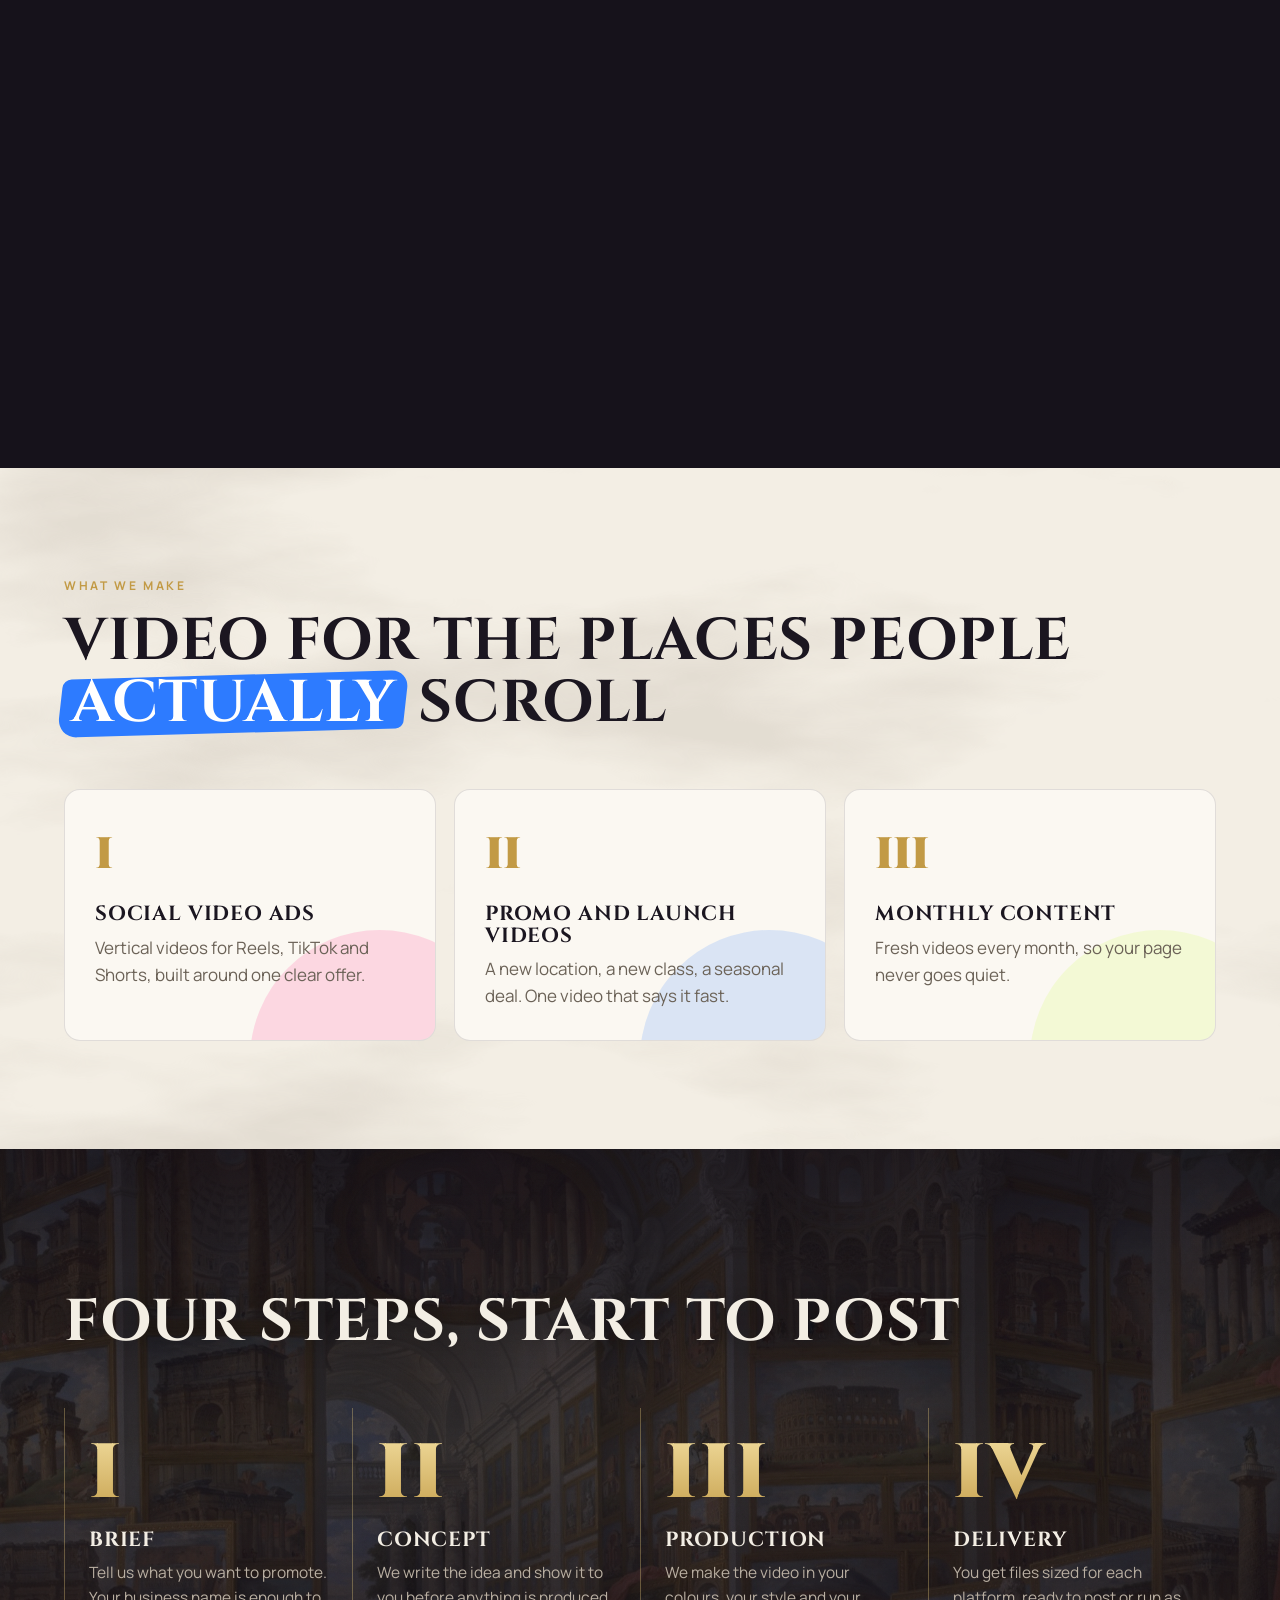
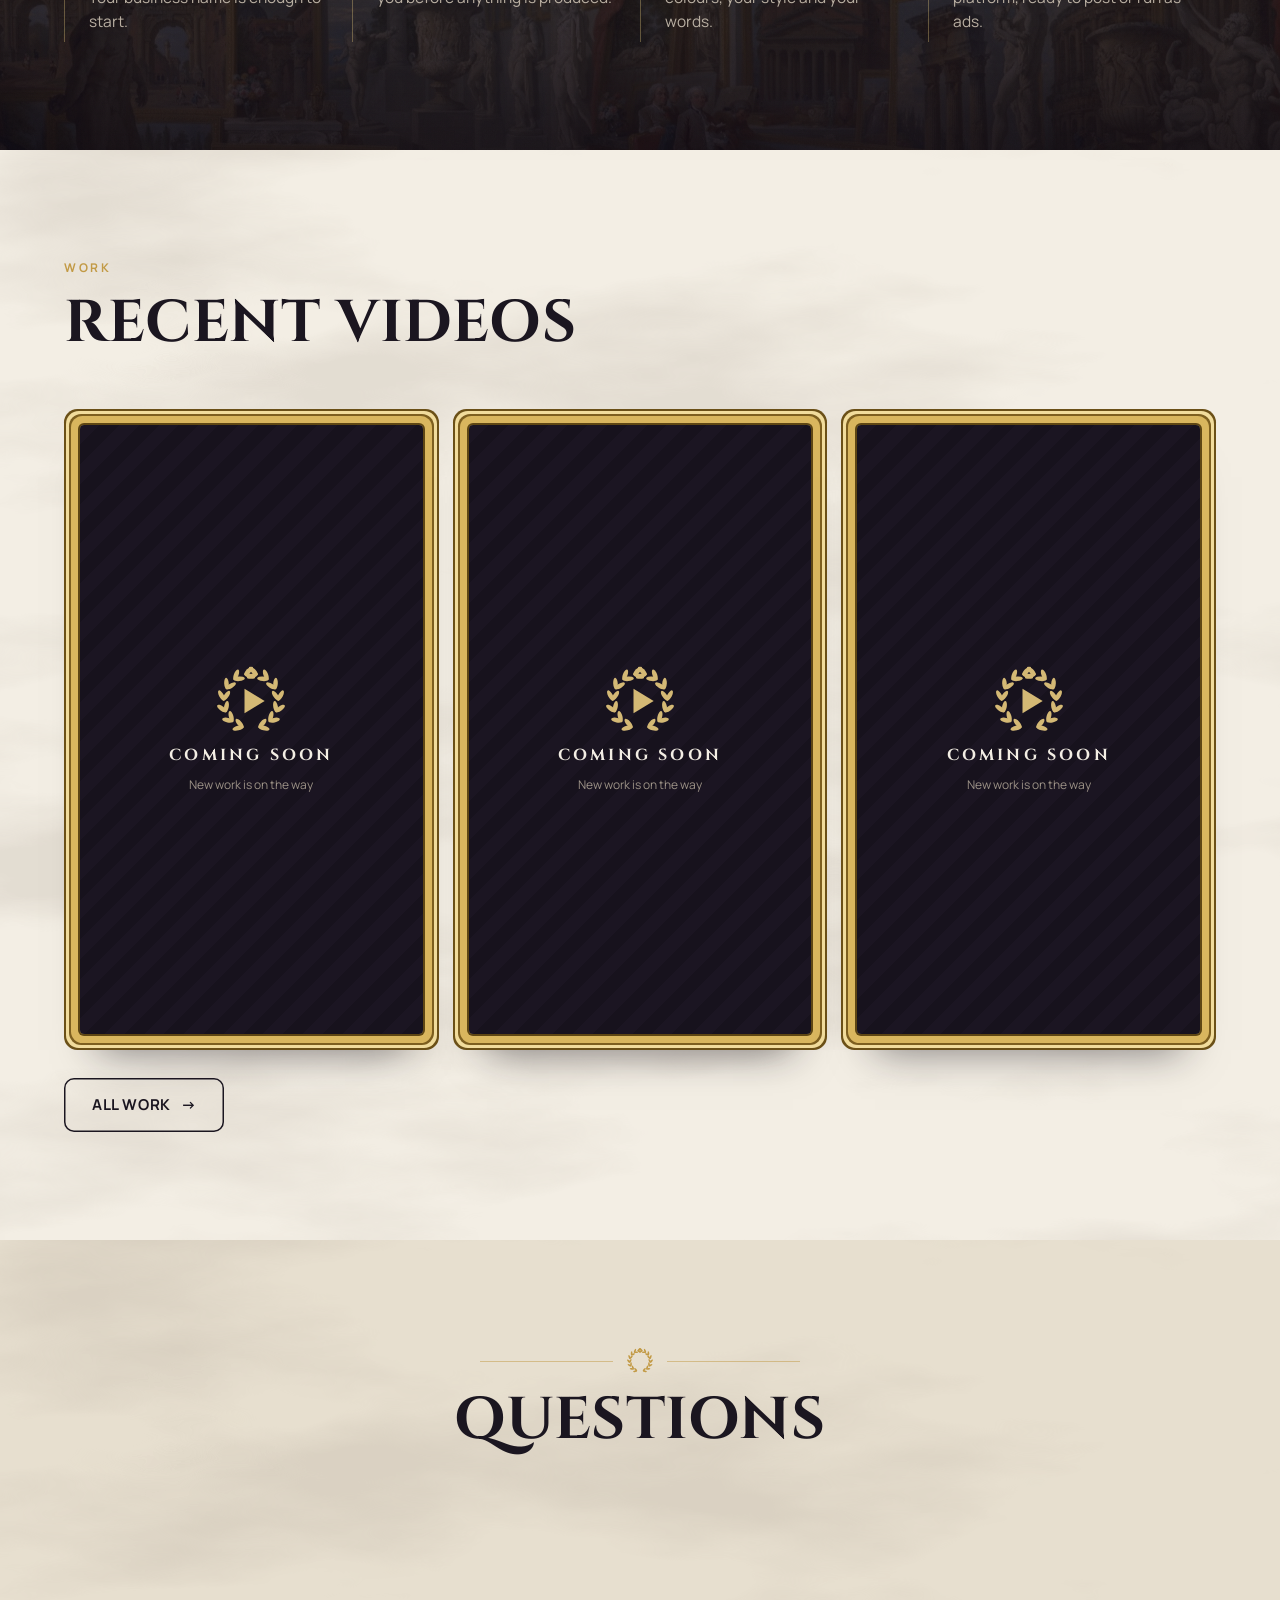
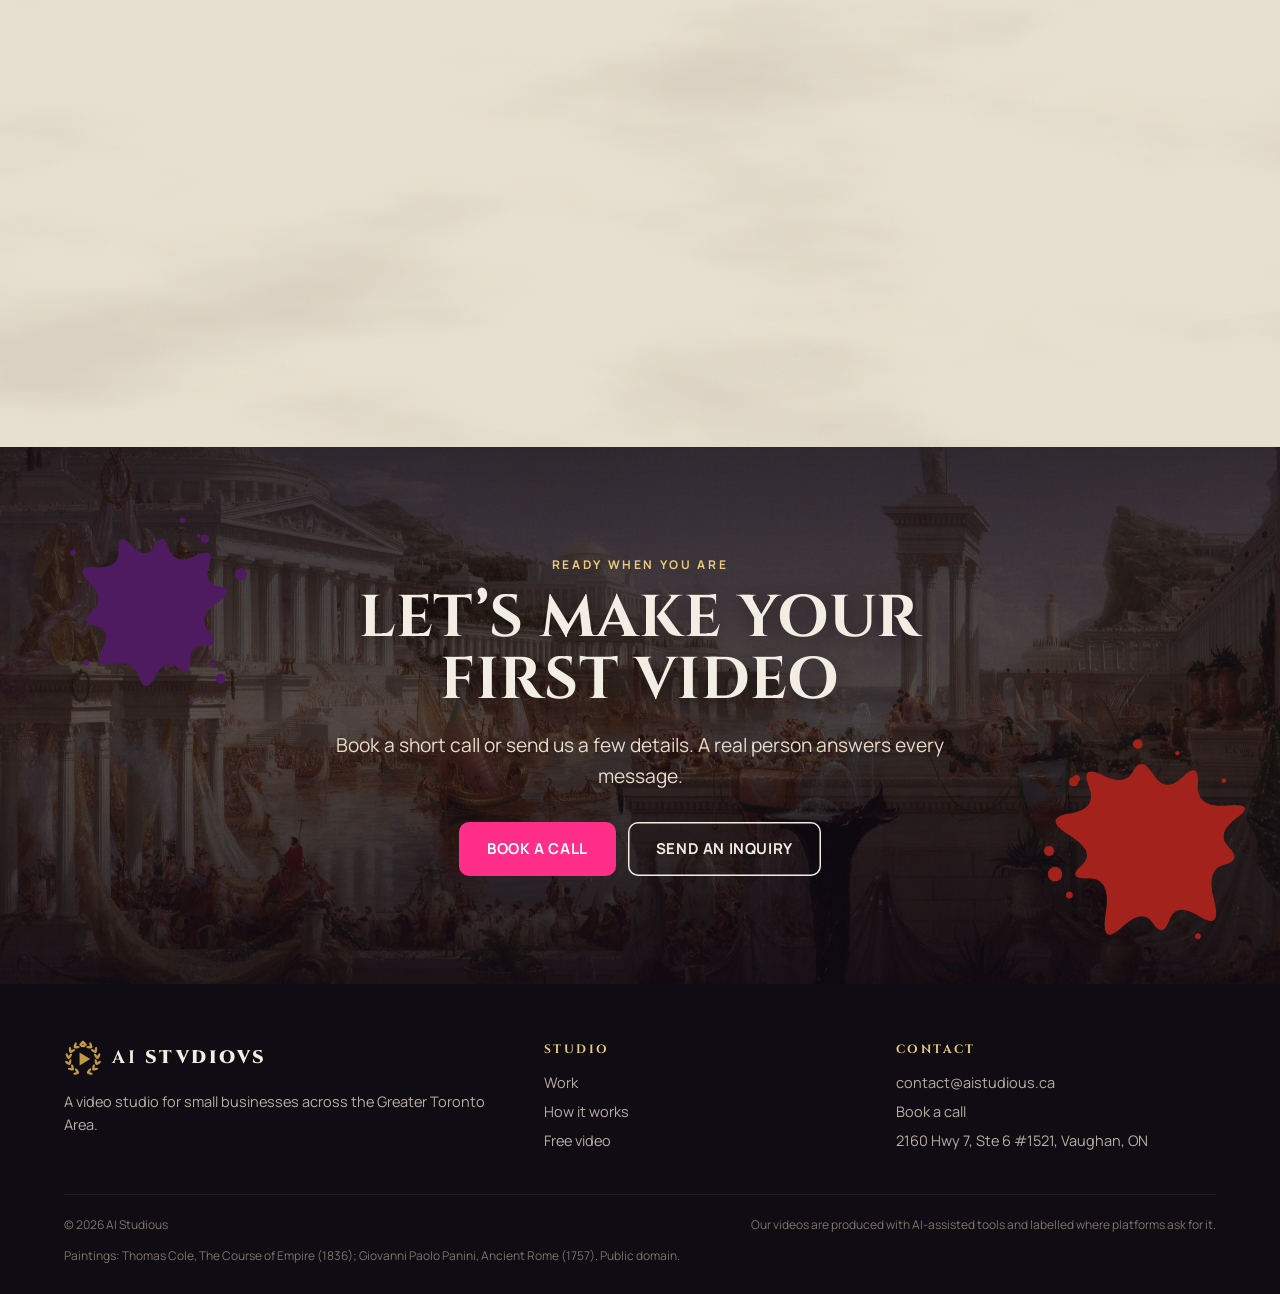
==== commit 20ca525c: "Fix Calendly embed" ====
--- a/index.html
+++ b/index.html
@@ -12,7 +12,7 @@
 <link rel="icon" href="favicon.svg" type="image/svg+xml">
 <link rel="preconnect" href="https://fonts.googleapis.com"><link rel="preconnect" href="https://fonts.gstatic.com" crossorigin>
 <link href="https://fonts.googleapis.com/css2?family=Cinzel:wght@500;700;900&family=Manrope:wght@400;500;700&display=swap" rel="stylesheet">
-<link rel="stylesheet" href="styles.css?v=2611141803">
+<link rel="stylesheet" href="styles.css?v=2611141914">
 <script type="application/ld+json">{"@context":"https://schema.org","@type":"ProfessionalService","name":"AI Studious","url":"https://aistudious.ca","email":"contact@aistudious.ca","areaServed":"Greater Toronto Area","description":"Video studio for small businesses in the Greater Toronto Area."}</script>
 </head>
 <body class="dark-top">
@@ -150,5 +150,5 @@
 <div><h4>Contact</h4><ul><li><a data-email></a></li><li><a data-calendly href="contact.html">Book a call</a></li><li>2160 Hwy 7, Ste 6 #1521, Vaughan, ON</li></ul></div>
 </div><div class="foot-base"><span>&copy; 2026 AI Studious</span><span>Our videos are produced with AI-assisted tools and labelled where platforms ask for it.</span><span>Paintings: Thomas Cole, The Course of Empire (1836); Giovanni Paolo Panini, Ancient Rome (1757). Public domain.</span></div></div></footer>
 <dialog id="lightbox"><button class="lb-x" aria-label="Close">&times;</button><div class="lb-body"></div></dialog>
-<script src="config.js?v=2611141803"></script><script src="main.js?v=2611141803" defer></script>
+<script src="config.js?v=2611141914"></script><script src="main.js?v=2611141914" defer></script>
 </body></html>
--- a/styles.css
+++ b/styles.css
@@ -179,6 +179,7 @@
 .form-note{grid-column:1/-1;font-size:14px;color:var(--muted);min-height:1.4em}.form-note.ok{color:#1F7A3A;font-weight:700}.form-note.bad{color:var(--red);font-weight:700}
 .cal-inline{min-height:680px;border-radius:20px;overflow:hidden;background:#FBF8F2;border:1px solid var(--line)}
 .cal-inline:has(.cal-none){min-height:0}
+.cal-inline{height:700px}.cal-inline:has(.cal-none){height:auto}.cal-inline iframe{display:block;width:100%!important;height:100%!important;min-height:700px;border:0}
 .dark-top .head:not(.solid){color:var(--marble)}.dark-top .head:not(.solid) .nav a:hover,.dark-top .head:not(.solid) .nav a[aria-current]{background:rgba(255,255,255,.12)}.dark-top .head:not(.solid) .btn.sm{background:var(--marble);color:var(--ink)}
 .cal-none{padding:40px 28px;color:var(--muted)}
 .facts{display:grid;gap:0;margin-top:26px}
